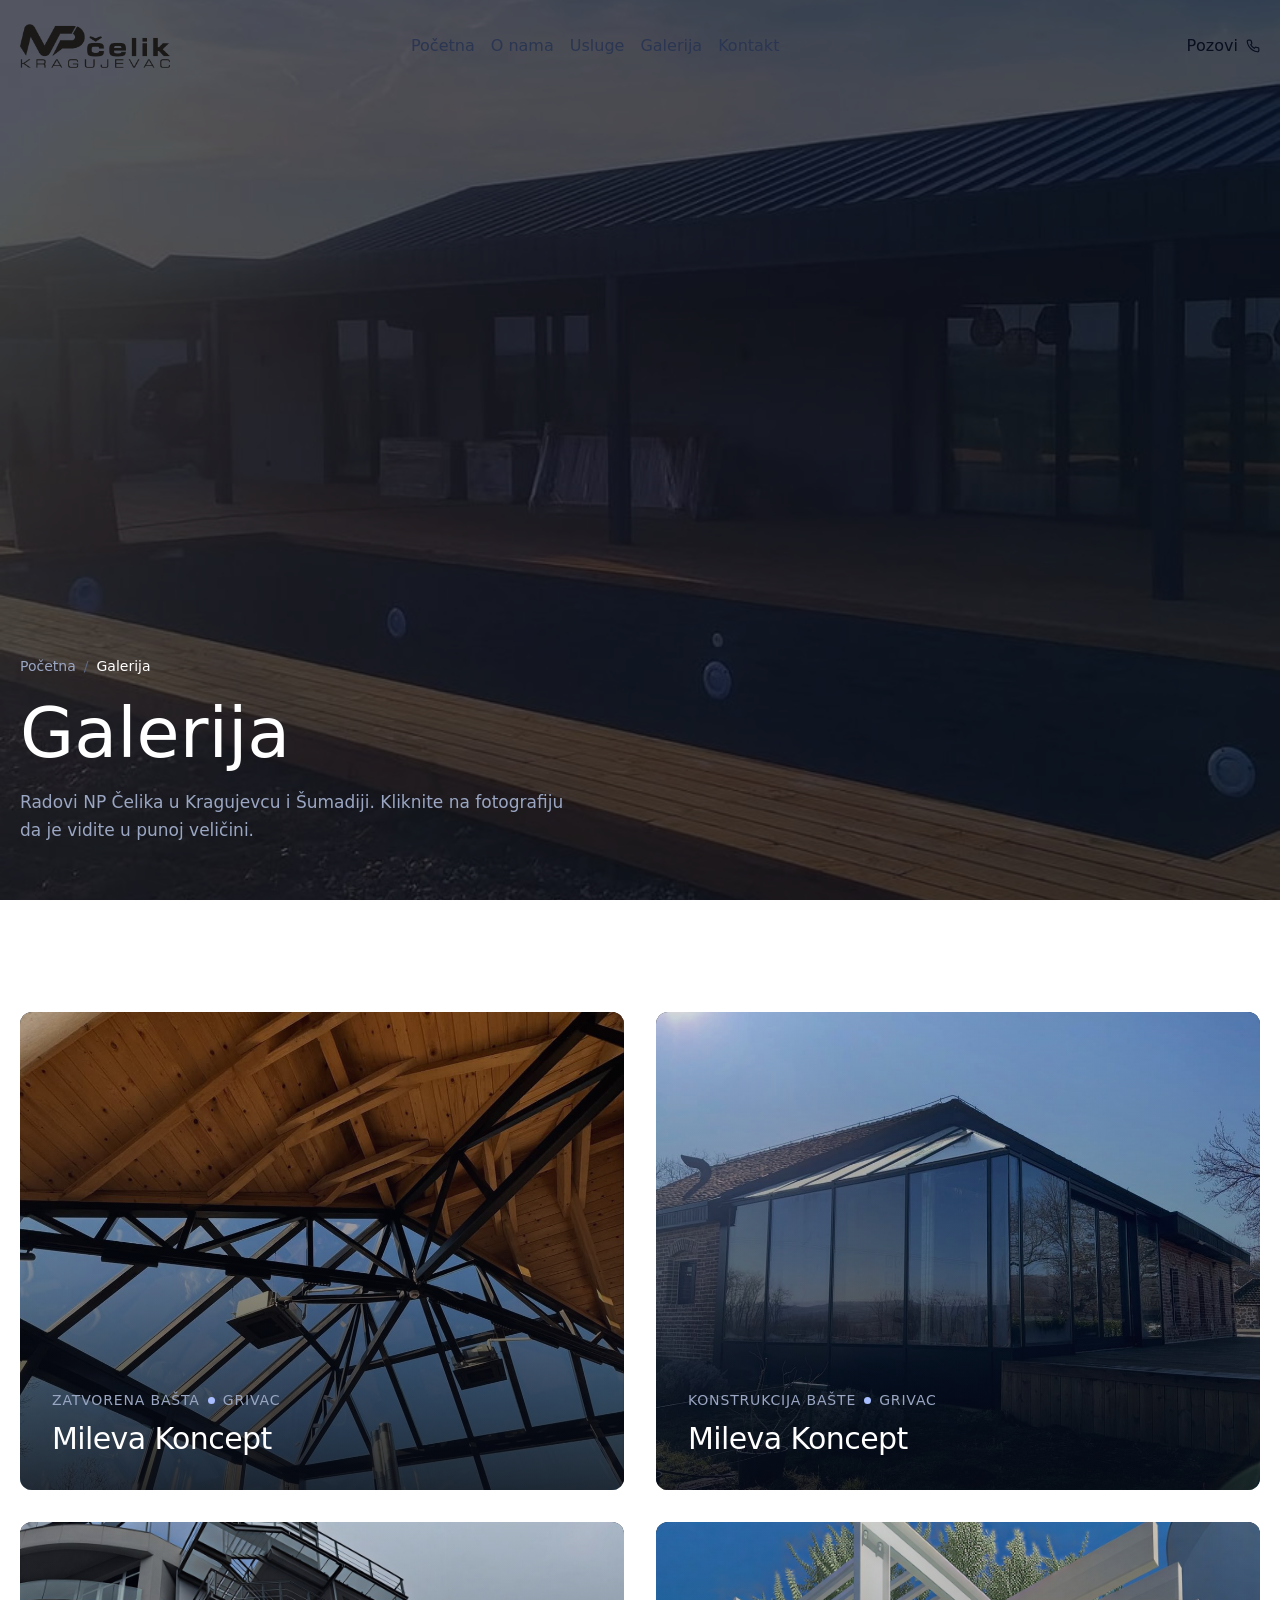
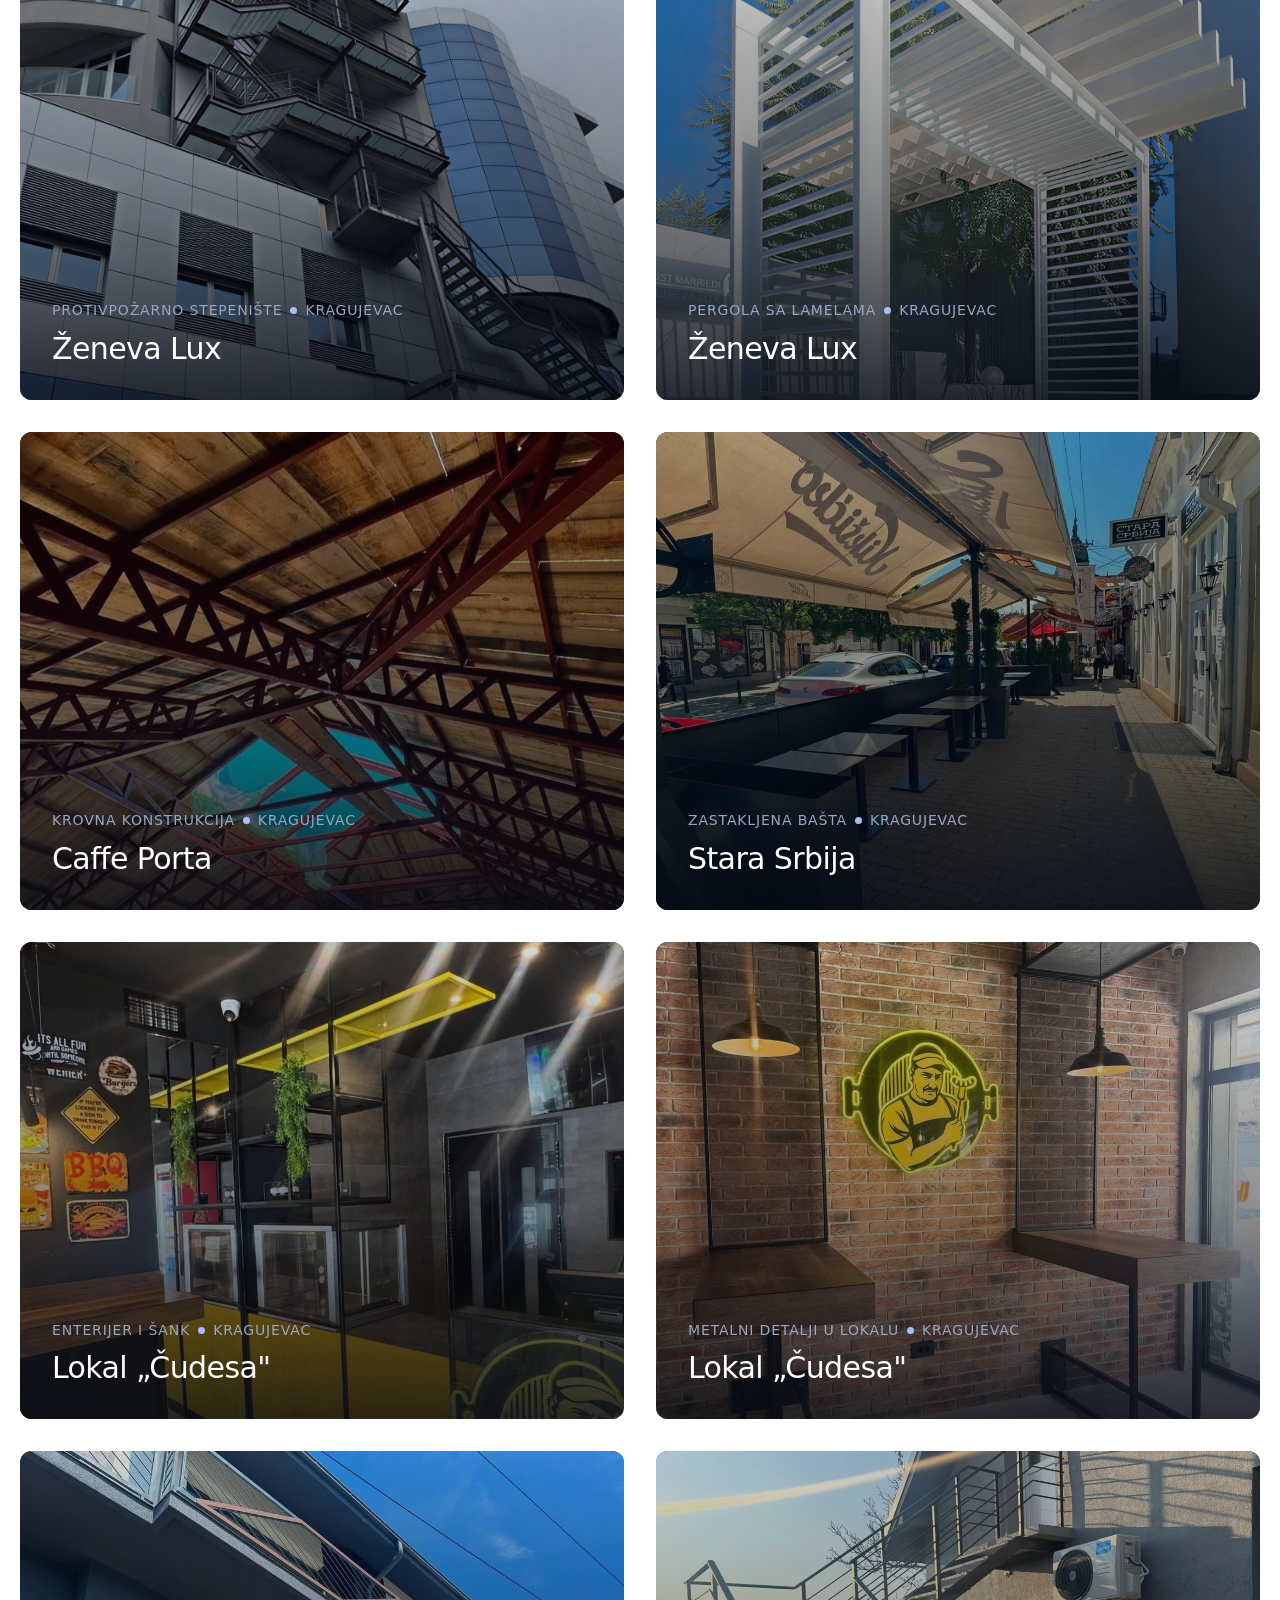
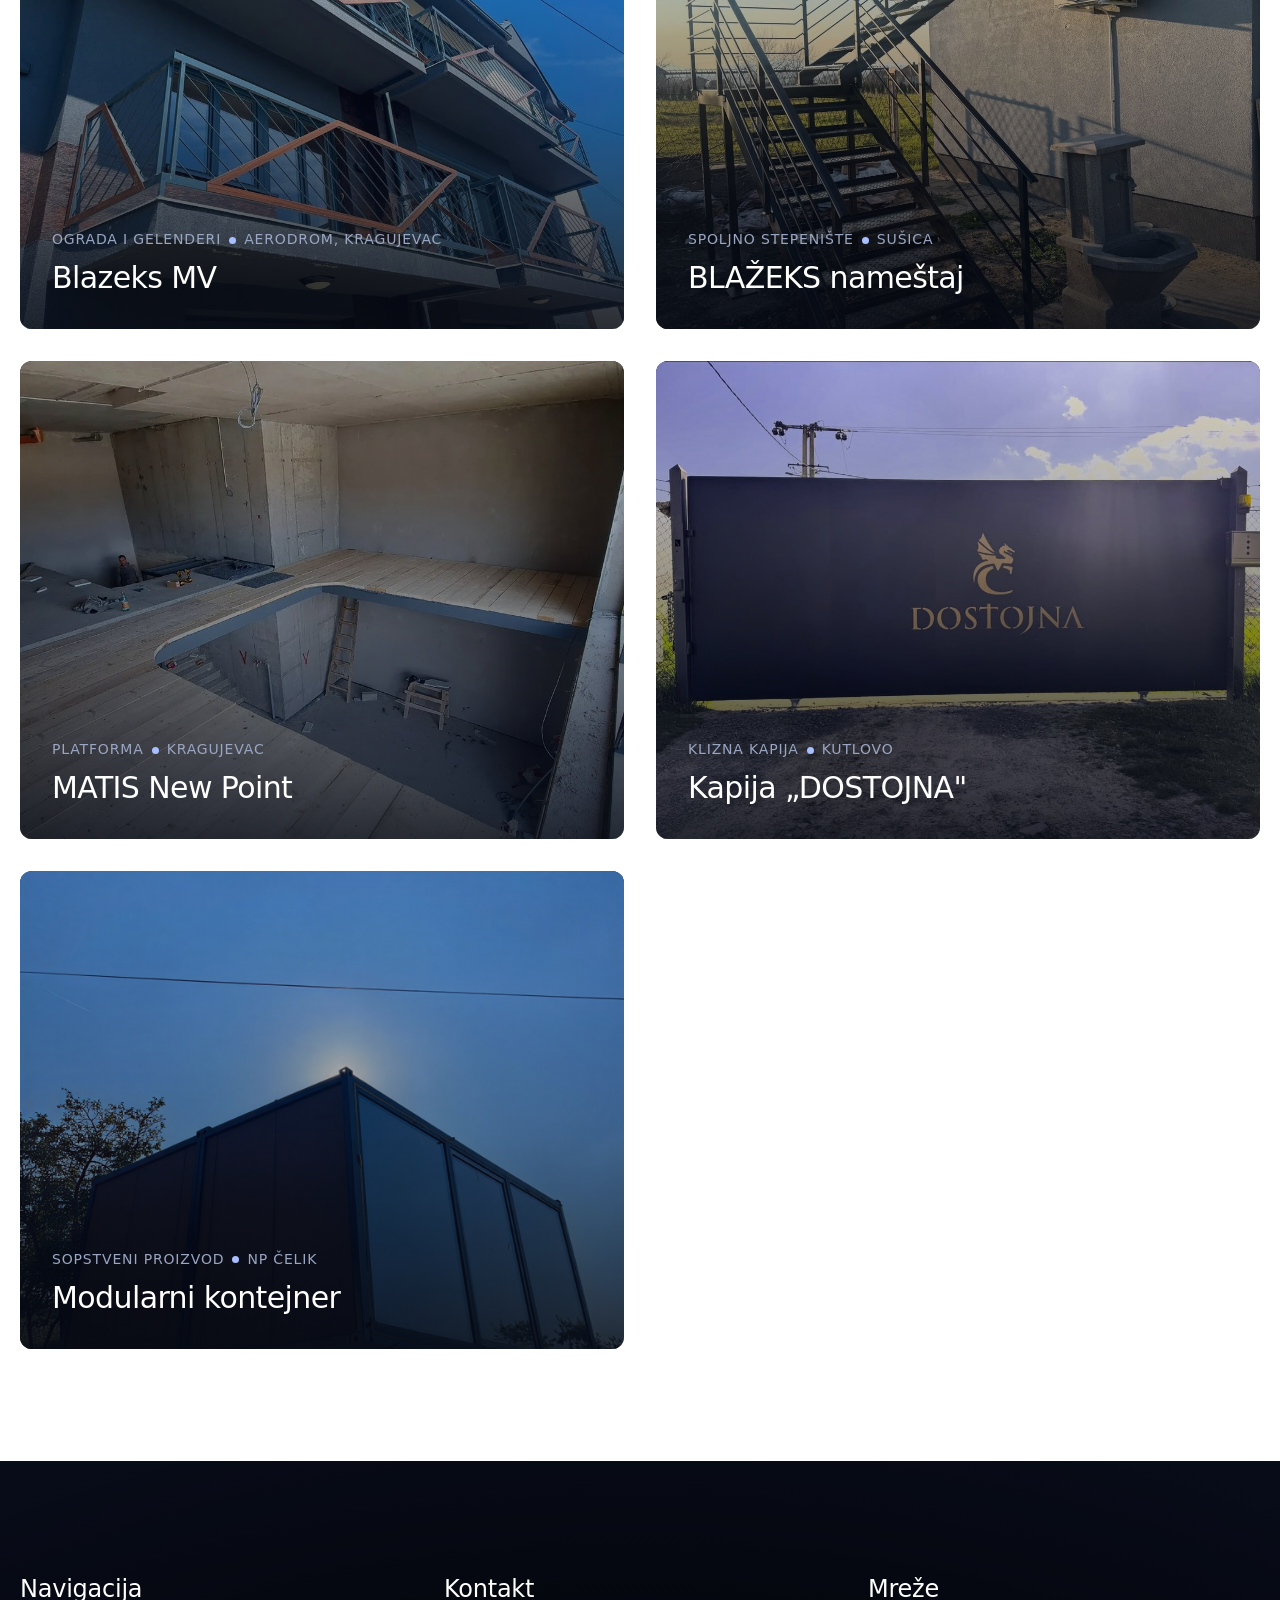
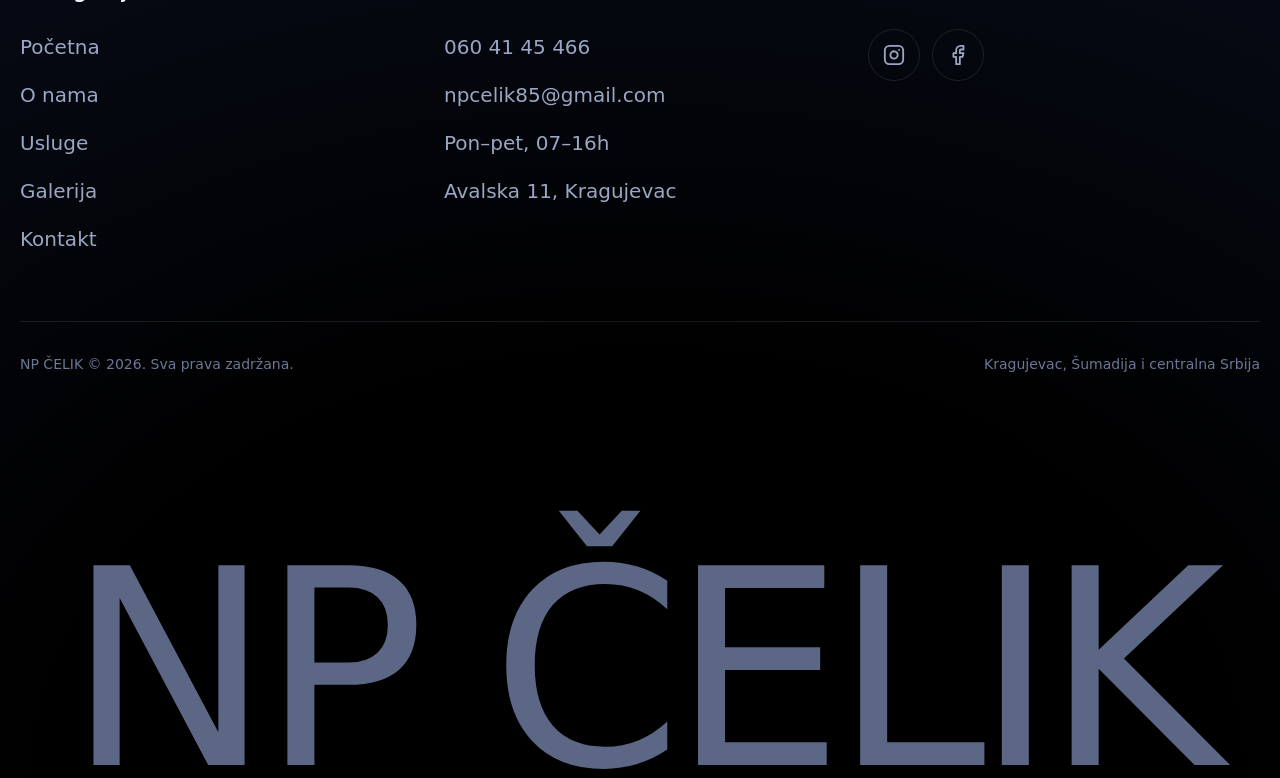
==== site/galerija.html @ f739d4e8 "Galerija kao zasebna strana, prave fotografije u O nama, popravljen hover Galerija (nova strana, too" ====
<!DOCTYPE html>
<html lang="sr-Latn-RS">
<head>
<meta charset="utf-8">
<meta name="viewport" content="width=device-width, initial-scale=1">
<title>Galerija radova | NP Čelik Kragujevac</title>
<meta name="description" content="Fotografije radova NP Čelika u Kragujevcu i Šumadiji: zatvorene bašte, stepeništa, kapije i ograde, platforme i modularni kontejneri.">
<meta name="geo.placename" content="Kragujevac">
<meta property="og:type" content="website">
<meta property="og:title" content="Galerija radova | NP Čelik Kragujevac">
<meta property="og:description" content="Fotografije radova NP Čelika u Kragujevcu i Šumadiji: zatvorene bašte, stepeništa, kapije i ograde, platforme i modularni kontejneri.">
<meta property="og:image" content="https://celik-np.vercel.app/assets/img/rad-05-montaza-na-terenu.jpg">
<!-- SEO: canonical, drustvene mreze i strukturirani podaci -->
<link rel="canonical" href="https://celik-np.vercel.app/galerija.html">
<meta property="og:url" content="https://celik-np.vercel.app/galerija.html">
<meta property="og:site_name" content="NP Čelik">
<meta property="og:locale" content="sr_RS">
<meta name="twitter:card" content="summary_large_image">
<meta name="twitter:title" content="Galerija radova | NP Čelik Kragujevac">
<meta name="twitter:description" content="Fotografije radova NP Čelika u Kragujevcu i Šumadiji: zatvorene bašte, stepeništa, kapije i ograde, platforme i modularni kontejneri.">
<meta name="twitter:image" content="https://celik-np.vercel.app/assets/img/rad-05-montaza-na-terenu.jpg">
<!-- /SEO -->
<link rel="icon" href="assets/img/favicon.png" type="image/png">
<link rel="preconnect" href="https://fonts.googleapis.com">
<link rel="preconnect" href="https://fonts.gstatic.com" crossorigin>
<link rel="stylesheet" href="css/tokens.css">
<link rel="stylesheet" href="css/styles.css">
<link rel="stylesheet" href="css/stranice.css">
</head>
<body>
<a class="skip-link" href="#main">Preskoči na sadržaj</a>

<!-- ==========================================================================
     SVG SPRITE  /  sve ikone na jednom mestu
     Lucide stil, stroke 2, currentColor. Bez emodzija.
     ========================================================================== -->
<svg width="0" height="0" style="position:absolute" aria-hidden="true" focusable="false">
  <symbol id="i-factory" viewBox="0 0 24 24" fill="none" stroke="currentColor" stroke-width="2" stroke-linecap="round" stroke-linejoin="round">
    <path d="M2 20a2 2 0 0 0 2 2h16a2 2 0 0 0 2-2V8l-7 5V8l-7 5V4a2 2 0 0 0-2-2H4a2 2 0 0 0-2 2Z"/><path d="M17 18h1"/><path d="M12 18h1"/><path d="M7 18h1"/>
  </symbol>
  <symbol id="i-hardhat" viewBox="0 0 24 24" fill="none" stroke="currentColor" stroke-width="2" stroke-linecap="round" stroke-linejoin="round">
    <path d="M2 18a1 1 0 0 0 1 1h18a1 1 0 0 0 1-1v-2a1 1 0 0 0-1-1H3a1 1 0 0 0-1 1v2z"/><path d="M10 10V5a1 1 0 0 1 1-1h2a1 1 0 0 1 1 1v5"/><path d="M4 15v-3a6 6 0 0 1 6-6"/><path d="M14 6a6 6 0 0 1 6 6v3"/>
  </symbol>
  <symbol id="i-flame" viewBox="0 0 24 24" fill="none" stroke="currentColor" stroke-width="2" stroke-linecap="round" stroke-linejoin="round">
    <path d="M8.5 14.5A2.5 2.5 0 0 0 11 12c0-1.38-.5-2-1-3-1.07-2.14-.22-4.05 2-6 .5 2.5 2 4.9 4 6.5 2 1.6 3 3.5 3 5.5a7 7 0 1 1-14 0c0-1.15.43-2.29 1-3a2.5 2.5 0 0 0 2.5 2.5z"/>
  </symbol>
  <symbol id="i-warehouse" viewBox="0 0 24 24" fill="none" stroke="currentColor" stroke-width="2" stroke-linecap="round" stroke-linejoin="round">
    <path d="M22 8.35V20a2 2 0 0 1-2 2H4a2 2 0 0 1-2-2V8.35A2 2 0 0 1 3.26 6.5l8-3.2a2 2 0 0 1 1.48 0l8 3.2A2 2 0 0 1 22 8.35Z"/><path d="M6 18h12"/><path d="M6 14h12"/><path d="M6 10h12v12H6z"/>
  </symbol>
  <!-- Gola kvacica. Konstra je koristi u krugu, ispred svake stavke
       obima posla. Stroke 2.5 kao na originalu. -->
  <symbol id="i-check" viewBox="0 0 24 24" fill="none" stroke="currentColor" stroke-width="2.5" stroke-linecap="round" stroke-linejoin="round">
    <path d="m4 12 6 6L20 6"/>
  </symbol>
  <symbol id="i-badge-check" viewBox="0 0 24 24" fill="none" stroke="currentColor" stroke-width="2" stroke-linecap="round" stroke-linejoin="round">
    <path d="M3.85 8.62a4 4 0 0 1 4.78-4.77 4 4 0 0 1 6.74 0 4 4 0 0 1 4.78 4.78 4 4 0 0 1 0 6.74 4 4 0 0 1-4.77 4.78 4 4 0 0 1-6.75 0 4 4 0 0 1-4.78-4.77 4 4 0 0 1 0-6.76Z"/><path d="m9 12 2 2 4-4"/>
  </symbol>
  <symbol id="i-clock" viewBox="0 0 24 24" fill="none" stroke="currentColor" stroke-width="2" stroke-linecap="round" stroke-linejoin="round">
    <circle cx="12" cy="12" r="10"/><path d="M12 6v6l4 2"/>
  </symbol>
  <symbol id="i-cog" viewBox="0 0 24 24" fill="none" stroke="currentColor" stroke-width="2" stroke-linecap="round" stroke-linejoin="round">
    <path d="M12.22 2h-.44a2 2 0 0 0-2 2v.18a2 2 0 0 1-1 1.73l-.43.25a2 2 0 0 1-2 0l-.15-.08a2 2 0 0 0-2.73.73l-.22.38a2 2 0 0 0 .73 2.73l.15.1a2 2 0 0 1 1 1.72v.51a2 2 0 0 1-1 1.74l-.15.09a2 2 0 0 0-.73 2.73l.22.38a2 2 0 0 0 2.73.73l.15-.08a2 2 0 0 1 2 0l.43.25a2 2 0 0 1 1 1.73V20a2 2 0 0 0 2 2h.44a2 2 0 0 0 2-2v-.18a2 2 0 0 1 1-1.73l.43-.25a2 2 0 0 1 2 0l.15.08a2 2 0 0 0 2.73-.73l.22-.39a2 2 0 0 0-.73-2.73l-.15-.08a2 2 0 0 1-1-1.74v-.5a2 2 0 0 1 1-1.74l.15-.09a2 2 0 0 0 .73-2.73l-.22-.38a2 2 0 0 0-2.73-.73l-.15.08a2 2 0 0 1-2 0l-.43-.25a2 2 0 0 1-1-1.73V4a2 2 0 0 0-2-2z"/><circle cx="12" cy="12" r="3"/>
  </symbol>
  <symbol id="i-ruler" viewBox="0 0 24 24" fill="none" stroke="currentColor" stroke-width="2" stroke-linecap="round" stroke-linejoin="round">
    <path d="M21.3 15.3a2.4 2.4 0 0 1 0 3.4l-2.6 2.6a2.4 2.4 0 0 1-3.4 0L2.7 8.7a2.41 2.41 0 0 1 0-3.4l2.6-2.6a2.41 2.41 0 0 1 3.4 0Z"/><path d="m14.5 12.5 2-2"/><path d="m11.5 9.5 2-2"/><path d="m8.5 6.5 2-2"/><path d="m17.5 15.5 2-2"/>
  </symbol>
  <symbol id="i-calendar-check" viewBox="0 0 24 24" fill="none" stroke="currentColor" stroke-width="2" stroke-linecap="round" stroke-linejoin="round">
    <path d="M8 2v4"/><path d="M16 2v4"/><rect width="18" height="18" x="3" y="4" rx="2"/><path d="M3 10h18"/><path d="m9 16 2 2 4-4"/>
  </symbol>
  <symbol id="i-phone" viewBox="0 0 24 24" fill="none" stroke="currentColor" stroke-width="2" stroke-linecap="round" stroke-linejoin="round">
    <path d="M22 16.92v3a2 2 0 0 1-2.18 2 19.79 19.79 0 0 1-8.63-3.07 19.5 19.5 0 0 1-6-6 19.79 19.79 0 0 1-3.07-8.67A2 2 0 0 1 4.11 2h3a2 2 0 0 1 2 1.72 12.84 12.84 0 0 0 .7 2.81 2 2 0 0 1-.45 2.11L8.09 9.91a16 16 0 0 0 6 6l1.27-1.27a2 2 0 0 1 2.11-.45 12.84 12.84 0 0 0 2.81.7A2 2 0 0 1 22 16.92z"/>
  </symbol>
  <symbol id="i-mail" viewBox="0 0 24 24" fill="none" stroke="currentColor" stroke-width="2" stroke-linecap="round" stroke-linejoin="round">
    <rect width="20" height="16" x="2" y="4" rx="2"/><path d="m22 7-8.97 5.7a1.94 1.94 0 0 1-2.06 0L2 7"/>
  </symbol>
  <!-- Dodato 10.08.2026. za polja u obrascu. Isti crtez kao lucide user
       i message-square, da se poklapa sa ostalima u ovom spisku. -->
  <symbol id="i-user" viewBox="0 0 24 24" fill="none" stroke="currentColor" stroke-width="2" stroke-linecap="round" stroke-linejoin="round">
    <path d="M19 21v-2a4 4 0 0 0-4-4H9a4 4 0 0 0-4 4v2"/><circle cx="12" cy="7" r="4"/>
  </symbol>
  <symbol id="i-message" viewBox="0 0 24 24" fill="none" stroke="currentColor" stroke-width="2" stroke-linecap="round" stroke-linejoin="round">
    <path d="M21 15a2 2 0 0 1-2 2H7l-4 4V5a2 2 0 0 1 2-2h14a2 2 0 0 1 2 2z"/>
  </symbol>
  <symbol id="i-pin" viewBox="0 0 24 24" fill="none" stroke="currentColor" stroke-width="2" stroke-linecap="round" stroke-linejoin="round">
    <path d="M20 10c0 6-8 12-8 12s-8-6-8-12a8 8 0 0 1 16 0Z"/><circle cx="12" cy="10" r="3"/>
  </symbol>
  <symbol id="i-instagram" viewBox="0 0 24 24" fill="none" stroke="currentColor" stroke-width="2" stroke-linecap="round" stroke-linejoin="round">
    <rect width="20" height="20" x="2" y="2" rx="5"/><path d="M16 11.37A4 4 0 1 1 12.63 8 4 4 0 0 1 16 11.37z"/><path d="M17.5 6.5h.01"/>
  </symbol>
  <symbol id="i-facebook" viewBox="0 0 24 24" fill="none" stroke="currentColor" stroke-width="2" stroke-linecap="round" stroke-linejoin="round">
    <path d="M18 2h-3a5 5 0 0 0-5 5v3H7v4h3v8h4v-8h3l1-4h-4V7a1 1 0 0 1 1-1h3z"/>
  </symbol>
  <symbol id="i-menu" viewBox="0 0 24 24" fill="none" stroke="currentColor" stroke-width="2" stroke-linecap="round" stroke-linejoin="round">
    <path d="M4 6h16"/><path d="M4 12h16"/><path d="M4 18h16"/>
  </symbol>
  <symbol id="i-close" viewBox="0 0 24 24" fill="none" stroke="currentColor" stroke-width="2" stroke-linecap="round" stroke-linejoin="round">
    <path d="M18 6 6 18"/><path d="m6 6 12 12"/>
  </symbol>
  <symbol id="i-arrow-right" viewBox="0 0 24 24" fill="none" stroke="currentColor" stroke-width="2" stroke-linecap="round" stroke-linejoin="round">
    <path d="M5 12h14"/><path d="m12 5 7 7-7 7"/>
  </symbol>
  <symbol id="i-arrow-up-right" viewBox="0 0 24 24" fill="none" stroke="currentColor" stroke-width="2" stroke-linecap="round" stroke-linejoin="round">
    <path d="M7 17 17 7"/><path d="M7 7h10v10"/>
  </symbol>
  <symbol id="i-star" viewBox="0 0 24 24" fill="currentColor" stroke="none">
    <path d="m12 2 2.9 6.26 6.85.7-5.1 4.6 1.44 6.72L12 16.9l-6.09 3.38 1.44-6.72-5.1-4.6 6.85-.7z"/>
  </symbol>
</svg>



<header class="header" id="header">
  <div class="header__inner">

    <div class="header__brand-wrap">
      <a class="brand" href="index.html#hero" aria-label="NP Čelik, početna strana">
        <!-- [SLIKA: logo NP Čelik] Badge iz brand asseta. Puni lockup je hromiran
             i nestaje na svijetloj podlozi, pa ide badge + tekstualni wordmark. -->
        <img class="brand__badge" src="assets/img/logo-np-celik.png" alt="" width="470" height="139" aria-hidden="true">
      </a>

      <!-- Hamburger stoji uz logo samo na mobilnom, kao na originalu. -->
      <button class="menu-toggle" id="menu-toggle" type="button"
              aria-controls="nav" aria-expanded="false" aria-label="Otvorite meni">
        <svg class="menu-toggle__open"  aria-hidden="true" focusable="false"><use href="#i-menu"></use></svg>
        <svg class="menu-toggle__close" aria-hidden="true" focusable="false"><use href="#i-close"></use></svg>
      </button>
    </div>

    <nav class="nav" id="nav" data-open="false" aria-label="Glavna navigacija">
      <!-- Svaki link nosi tacku koja na hover ulazi s lijeva i gura natpis. -->
      <a class="nav__link" href="index.html#hero"><span class="nav__dot" aria-hidden="true"></span><span>Početna</span></a>
      <a class="nav__link" href="o-nama.html"><span class="nav__dot" aria-hidden="true"></span><span>O nama</span></a>
      <a class="nav__link" href="usluge.html"><span class="nav__dot" aria-hidden="true"></span><span>Usluge</span></a>
      <a class="nav__link" href="galerija.html"><span class="nav__dot" aria-hidden="true"></span><span>Galerija</span></a>
      <a class="nav__link" href="kontakt.html"><span class="nav__dot" aria-hidden="true"></span><span>Kontakt</span></a>
    </nav>

    <div class="header__actions">
      <!-- Broj telefona je uklonjen iz zaglavlja na zahtjev, kao i na
           Konstri. Klik-na-poziv ostaje u CTA traci, kontaktu i podnozju.
           Napomena: ICP kaze da je prvi kontakt poziv i da broj treba
           iznad prevoja, pa ovo vrijedi pratiti kad sajt bude uzivo. -->
      <!-- Dugme vodi pravo na poziv, ne na kontakt sekciju. ICP kaze da
           prvi kontakt ide preko telefona i da broj mora iznad prevoja;
           ovim se to vraca, a da broj ne zauzima mjesto u traci. -->
      <a class="btn btn--bare header__cta" href="tel:0604145466" aria-label="Pozovite nas na 060 41 45 466">
        <span class="btn__label" data-roll>Pozovi</span>
        <span class="btn__icons" aria-hidden="true">
          <svg class="btn__icon"><use href="#i-phone"></use></svg>
          <svg class="btn__icon"><use href="#i-phone"></use></svg>
        </span>
      </a>
    </div>

  </div>
</header>

<div class="smenu" id="smenu" aria-hidden="true">
  <div class="smenu__layer smenu__layer--1" aria-hidden="true"></div>
  <div class="smenu__layer smenu__layer--2" aria-hidden="true"></div>

  <nav class="smenu__panel" aria-label="Glavna navigacija, mobilna">
    <ul class="smenu__list">
      <li class="smenu__row" style="--i: 0"><a class="smenu__item" href="index.html#hero"><span class="smenu__label">Početna</span><span class="smenu__num" aria-hidden="true">01</span></a></li>
      <li class="smenu__row" style="--i: 1"><a class="smenu__item" href="o-nama.html"><span class="smenu__label">O nama</span><span class="smenu__num" aria-hidden="true">02</span></a></li>
      <li class="smenu__row" style="--i: 2"><a class="smenu__item" href="usluge.html"><span class="smenu__label">Usluge</span><span class="smenu__num" aria-hidden="true">03</span></a></li>
      <li class="smenu__row" style="--i: 3"><a class="smenu__item" href="galerija.html"><span class="smenu__label">Galerija</span><span class="smenu__num" aria-hidden="true">04</span></a></li>
      <li class="smenu__row" style="--i: 4"><a class="smenu__item" href="kontakt.html"><span class="smenu__label">Kontakt</span><span class="smenu__num" aria-hidden="true">05</span></a></li>
    </ul>

    <a class="btn btn--sand smenu__cta" href="tel:0604145466">
      <span class="btn__label">Pozovite 060 41 45 466</span>
      <span class="btn__icons" aria-hidden="true">
        <svg class="btn__icon"><use href="#i-phone"></use></svg>
      </span>
    </a>

    <div class="smenu__social">
      <p class="smenu__social-title">Mreže</p>
      <ul class="smenu__social-list">
        <li style="--i: 0"><a class="smenu__social-link" href="https://www.instagram.com/celiknp/" target="_blank" rel="noopener noreferrer">Instagram</a></li>
        <li style="--i: 1"><a class="smenu__social-link" href="https://www.facebook.com/npcelikconstruction" target="_blank" rel="noopener noreferrer">Facebook</a></li>
      </ul>
    </div>
  </nav>
</div>




<main id="main">

  <section class="phero" aria-labelledby="phero-naslov">
    <figure class="phero__image">
      <img src="assets/img/rad-02-nadstresnica-odozdo.jpg" alt="Deking i metalna konstrukcija uz bazen, Kosmaj" fetchpriority="high" decoding="async">
    </figure>
    <div class="phero__overlay" aria-hidden="true"></div>

    <div class="phero__inner">
      <nav class="crumbs" aria-label="Putanja">
        <ol class="crumbs__list"><li class="crumbs__item"><a href="index.html">Početna</a></li><li class="crumbs__item" aria-current="page">Galerija</li></ol>
      </nav>
      <div class="phero__heading">
        <h1 class="phero__title" id="phero-naslov">Galerija</h1>
        <p class="phero__lead">Radovi NP Čelika u Kragujevcu i Šumadiji. Kliknite na fotografiju da je vidite u punoj veličini.</p>
      </div>
    </div>
  </section>

  <section class="gal" aria-label="Fotografije radova">
    <div class="gal__grid">
        <a class="gcard" href="assets/img/rad-05-montaza-na-terenu.jpg" data-lightbox data-reveal>
          <span class="gcard__media">
            <img src="assets/img/rad-05-montaza-na-terenu.jpg" alt="" width="1169" height="1558" loading="lazy" decoding="async">
          </span>
          <span class="gcard__veil" aria-hidden="true"></span>
          <span class="gcard__body">
            <span class="gcard__meta">
              <span>Zatvorena bašta</span>
              <span class="gcard__dot" aria-hidden="true"></span>
              <span>Grivac</span>
            </span>
            <span class="gcard__name">Mileva Koncept</span>
          </span>
          <span class="visually-hidden">Zatvorena bašta sa drvenom tavanicom, Mileva Koncept, Grivac</span>
        </a>

        <a class="gcard" href="assets/img/rad-skelet-industrijske-hale.jpg" data-lightbox data-reveal>
          <span class="gcard__media">
            <img src="assets/img/rad-skelet-industrijske-hale.jpg" alt="" width="1169" height="1558" loading="lazy" decoding="async">
          </span>
          <span class="gcard__veil" aria-hidden="true"></span>
          <span class="gcard__body">
            <span class="gcard__meta">
              <span>Konstrukcija bašte</span>
              <span class="gcard__dot" aria-hidden="true"></span>
              <span>Grivac</span>
            </span>
            <span class="gcard__name">Mileva Koncept</span>
          </span>
          <span class="visually-hidden">Metalna konstrukcija zatvorene bašte spolja, Mileva Koncept, Grivac</span>
        </a>

        <a class="gcard" href="assets/img/hero-radnici-zalazak.jpg" data-lightbox data-reveal>
          <span class="gcard__media">
            <img src="assets/img/hero-radnici-zalazak.jpg" alt="" width="1424" height="1774" loading="lazy" decoding="async">
          </span>
          <span class="gcard__veil" aria-hidden="true"></span>
          <span class="gcard__body">
            <span class="gcard__meta">
              <span>Protivpožarno stepenište</span>
              <span class="gcard__dot" aria-hidden="true"></span>
              <span>Kragujevac</span>
            </span>
            <span class="gcard__name">Ženeva Lux</span>
          </span>
          <span class="visually-hidden">Protivpožarno metalno stepenište, Ženeva Lux, Kragujevac</span>
        </a>

        <a class="gcard" href="assets/img/pergola-zeneva-lux.jpg" data-lightbox data-reveal>
          <span class="gcard__media">
            <img src="assets/img/pergola-zeneva-lux.jpg" alt="" width="1424" height="1424" loading="lazy" decoding="async">
          </span>
          <span class="gcard__veil" aria-hidden="true"></span>
          <span class="gcard__body">
            <span class="gcard__meta">
              <span>Pergola sa lamelama</span>
              <span class="gcard__dot" aria-hidden="true"></span>
              <span>Kragujevac</span>
            </span>
            <span class="gcard__name">Ženeva Lux</span>
          </span>
          <span class="visually-hidden">Bela pergola sa lamelama i vertikalnim rešetkama, Ženeva Lux</span>
        </a>

        <a class="gcard" href="assets/img/rad-04-detalj-spoja.jpg" data-lightbox data-reveal>
          <span class="gcard__media">
            <img src="assets/img/rad-04-detalj-spoja.jpg" alt="" width="768" height="1376" loading="lazy" decoding="async">
          </span>
          <span class="gcard__veil" aria-hidden="true"></span>
          <span class="gcard__body">
            <span class="gcard__meta">
              <span>Krovna konstrukcija</span>
              <span class="gcard__dot" aria-hidden="true"></span>
              <span>Kragujevac</span>
            </span>
            <span class="gcard__name">Caffe Porta</span>
          </span>
          <span class="visually-hidden">Krovne rešetke i noseća metalna konstrukcija, Caffe Porta</span>
        </a>

        <a class="gcard" href="assets/img/rad-nadstresnica-terasa.jpg" data-lightbox data-reveal>
          <span class="gcard__media">
            <img src="assets/img/rad-nadstresnica-terasa.jpg" alt="" width="1098" height="1463" loading="lazy" decoding="async">
          </span>
          <span class="gcard__veil" aria-hidden="true"></span>
          <span class="gcard__body">
            <span class="gcard__meta">
              <span>Zastakljena bašta</span>
              <span class="gcard__dot" aria-hidden="true"></span>
              <span>Kragujevac</span>
            </span>
            <span class="gcard__name">Stara Srbija</span>
          </span>
          <span class="visually-hidden">Zastakljena letnja bašta, kafana Stara Srbija</span>
        </a>

        <a class="gcard" href="assets/img/hero-celicna-konstrukcija.jpg" data-lightbox data-reveal>
          <span class="gcard__media">
            <img src="assets/img/hero-celicna-konstrukcija.jpg" alt="" width="1170" height="780" loading="lazy" decoding="async">
          </span>
          <span class="gcard__veil" aria-hidden="true"></span>
          <span class="gcard__body">
            <span class="gcard__meta">
              <span>Enterijer i šank</span>
              <span class="gcard__dot" aria-hidden="true"></span>
              <span>Kragujevac</span>
            </span>
            <span class="gcard__name">Lokal „Čudesa"</span>
          </span>
          <span class="visually-hidden">Metalni enterijer i šank, lokal Čudesa, Kragujevac</span>
        </a>

        <a class="gcard" href="assets/img/rad-poslovna-hala.jpg" data-lightbox data-reveal>
          <span class="gcard__media">
            <img src="assets/img/rad-poslovna-hala.jpg" alt="" width="1170" height="1170" loading="lazy" decoding="async">
          </span>
          <span class="gcard__veil" aria-hidden="true"></span>
          <span class="gcard__body">
            <span class="gcard__meta">
              <span>Metalni detalji u lokalu</span>
              <span class="gcard__dot" aria-hidden="true"></span>
              <span>Kragujevac</span>
            </span>
            <span class="gcard__name">Lokal „Čudesa"</span>
          </span>
          <span class="visually-hidden">Metalni detalji i konstrukcija u lokalu Čudesa</span>
        </a>

        <a class="gcard" href="assets/img/rad-nadstresnica-solarni-jesenice.jpg" data-lightbox data-reveal>
          <span class="gcard__media">
            <img src="assets/img/rad-nadstresnica-solarni-jesenice.jpg" alt="" width="993" height="878" loading="lazy" decoding="async">
          </span>
          <span class="gcard__veil" aria-hidden="true"></span>
          <span class="gcard__body">
            <span class="gcard__meta">
              <span>Ograda i gelenderi</span>
              <span class="gcard__dot" aria-hidden="true"></span>
              <span>Aerodrom, Kragujevac</span>
            </span>
            <span class="gcard__name">Blazeks MV</span>
          </span>
          <span class="visually-hidden">Ograda obložena kompaktom sa gelenderima, Blazeks MV</span>
        </a>

        <a class="gcard" href="assets/img/rad-06-nadstresnica-garaza.jpg" data-lightbox data-reveal>
          <span class="gcard__media">
            <img src="assets/img/rad-06-nadstresnica-garaza.jpg" alt="" width="1169" height="1558" loading="lazy" decoding="async">
          </span>
          <span class="gcard__veil" aria-hidden="true"></span>
          <span class="gcard__body">
            <span class="gcard__meta">
              <span>Spoljno stepenište</span>
              <span class="gcard__dot" aria-hidden="true"></span>
              <span>Sušica</span>
            </span>
            <span class="gcard__name">BLAŽEKS nameštaj</span>
          </span>
          <span class="visually-hidden">Spoljno metalno stepenište, BLAŽEKS nameštaj, Sušica</span>
        </a>

        <a class="gcard" href="assets/img/proces-skelet-hale.jpg" data-lightbox data-reveal>
          <span class="gcard__media">
            <img src="assets/img/proces-skelet-hale.jpg" alt="" width="988" height="1170" loading="lazy" decoding="async">
          </span>
          <span class="gcard__veil" aria-hidden="true"></span>
          <span class="gcard__body">
            <span class="gcard__meta">
              <span>Platforma</span>
              <span class="gcard__dot" aria-hidden="true"></span>
              <span>Kragujevac</span>
            </span>
            <span class="gcard__name">MATIS New Point</span>
          </span>
          <span class="visually-hidden">Metalna konstrukcija platforme sa daskom 50 mm, MATIS New Point</span>
        </a>

        <a class="gcard" href="assets/img/rad-01-celicna-hala.jpg" data-lightbox data-reveal>
          <span class="gcard__media">
            <img src="assets/img/rad-01-celicna-hala.jpg" alt="" width="1169" height="878" loading="lazy" decoding="async">
          </span>
          <span class="gcard__veil" aria-hidden="true"></span>
          <span class="gcard__body">
            <span class="gcard__meta">
              <span>Klizna kapija</span>
              <span class="gcard__dot" aria-hidden="true"></span>
              <span>Kutlovo</span>
            </span>
            <span class="gcard__name">Kapija „DOSTOJNA"</span>
          </span>
          <span class="visually-hidden">Dekorativna klizna kapija DOSTOJNA, Kutlovo</span>
        </a>

        <a class="gcard" href="assets/img/modularni-kontejner-zora.jpg" data-lightbox data-reveal>
          <span class="gcard__media">
            <img src="assets/img/modularni-kontejner-zora.jpg" alt="" width="1456" height="1456" loading="lazy" decoding="async">
          </span>
          <span class="gcard__veil" aria-hidden="true"></span>
          <span class="gcard__body">
            <span class="gcard__meta">
              <span>Sopstveni proizvod</span>
              <span class="gcard__dot" aria-hidden="true"></span>
              <span>NP Čelik</span>
            </span>
            <span class="gcard__name">Modularni kontejner</span>
          </span>
          <span class="visually-hidden">Modularni kontejner NP Čelika sa zastakljenom stranom</span>
        </a>
    </div>
  </section>

</main>

<footer class="footer" id="footer">
  <div class="footer__container">

    <!-- Gornji blok (naslov, podnaslov i dugme Zatrazite ponudu) je
         sklonjen 09.08.2026. na zahtjev. Isti poziv na akciju vec stoji
         u sekciji Kontakt neposredno iznad, pa je ovdje bio dupliran. -->

    <div class="footer__cols">

      <nav class="footer__col" aria-label="Navigacija u podnožju">
        <p class="footer__heading">Navigacija</p>
        <div class="footer__nav">
          <a class="footer__link" href="index.html#hero">Početna</a>
          <a class="footer__link" href="o-nama.html">O nama</a>
          <a class="footer__link" href="usluge.html">Usluge</a>
          <a class="footer__link" href="galerija.html">Galerija</a>
          <a class="footer__link" href="kontakt.html">Kontakt</a>
        </div>
      </nav>

      <div class="footer__col">
        <p class="footer__heading">Kontakt</p>
        <div class="footer__nav">
          <a class="footer__link" href="tel:0604145466">060 41 45 466</a>
          <a class="footer__link" href="mailto:npcelik85@gmail.com">npcelik85@gmail.com</a>
          <p class="footer__link">Pon–pet, 07–16h</p>
          <address class="footer__link footer__link--plain">Avalska 11, Kragujevac</address>
        </div>
      </div>

      <div class="footer__col">
        <p class="footer__heading">Mreže</p>
        <div class="social">
          <a class="social__link" href="https://www.instagram.com/celiknp/"
             target="_blank" rel="noopener noreferrer" aria-label="NP Čelik na Instagramu">
            <svg aria-hidden="true" focusable="false"><use href="#i-instagram"></use></svg>
          </a>
          <a class="social__link" href="https://www.facebook.com/npcelikconstruction"
             target="_blank" rel="noopener noreferrer" aria-label="NP Čelik na Facebooku">
            <svg aria-hidden="true" focusable="false"><use href="#i-facebook"></use></svg>
          </a>
        </div>
      </div>

    </div>

    <div class="footer__legal">
      <p>NP ČELIK &copy; 2026. Sva prava zadržana.</p>
      <p>Kragujevac, Šumadija i centralna Srbija</p>
    </div>

  </div>

  <!-- Ogroman wordmark preko cijele sirine, kao na originalu.
       aria-hidden jer je ukras: ime firme vec stoji u zaglavlju. -->
  <div class="footer__wordmark" aria-hidden="true">NP ČELIK</div>
</footer>
<!-- Pregled fotografije referenci. Isti markup i ista skripta kao na pocetnoj. -->
<div class="lightbox" id="lightbox" hidden role="dialog" aria-modal="true" aria-label="Pregled fotografije">
  <button class="lightbox__close" type="button" aria-label="Zatvorite pregled">
    <svg aria-hidden="true" focusable="false"><use href="#i-close"></use></svg>
  </button>
  <img class="lightbox__img" alt="">
</div>

<script src="js/main.js" defer></script>

</body>
</html>
---- site/css/tokens.css ----
/* ==========================================================================
   NP ČELIK / DIZAJN TOKENI
   --------------------------------------------------------------------------
   Vizuelna referenca: KONSTRA (Framer template za gradjevinske firme)
   https://konstra.framer.website/

   Sve vrijednosti dolje su izvucene iz izvornog koda Konstre, nista nije
   procijenjeno sa snimka ekrana. Pun teardown sa metodom i dokazima:
   research/2026-08-09-konstra-teardown.md
   Sirovi izvor: research/konstra-source/

   Prethodna verzija ovog fajla je bila po Struxu (crna + narandzasta,
   Inter Tight, zaobljeno do 24px). Zamijenjeno u cjelini 09.08.2026.
   na zahtjev klijenta: paleta, tipografija i pokret idu po Konstri.

   Ovo je i dalje JEDINI fajl za restilovanje. Markup ne sadrzi
   nijednu sirovu hex vrijednost ni fiksni px razmak.
   ========================================================================== */

:root {

  /* ---------------------------------------------------------------------
     1. PALETA
     --------------------------------------------------------------------
     Konstra drzi boje kao --token-<uuid> na body. Ovdje su prevedene u
     citljiva imena prema tome gdje se stvarno koriste na originalu.

     PALETA NP CELIK, 5 boja, izvedena iz logotipa.
     Brend plava #1B44D3 je izmjerena iz logo fajla (najcesci piksel),
     nije procijenjena sa oka. Ostale cetiri su neutrale uskladjene s njom:

       #1B44D3  brend plava    punjenje primarnog dugmeta, akcenti
       #0A0F1F  mastilo        tamno polje, naslovi na svijetlom
       #F4F6FB  hladno bijela  nosiva svijetla pozadina
       #5B6784  celicno siva   prigusen tekst, linije
       #FFFFFF  cisto bijelo   tekst na plavoj, povrsine

     Sve ostale vrijednosti dolje su nijanse ove petorke, ne nove boje.
     Crvena za greske ostaje crvena: funkcionalna, nije dio brenda.

     IMENA VARIJABLI su zadrzana iz B-Steel verzije (--sand-*, --cream-*,
     --stone-*, --brown-*) da markup ne pukne. Ne citati ih doslovno:
     --sand-300 je sada svijetla plava, --cream-100 je hladno bijela.
     Uloga svake stoji u komentaru uz nju.

     Kontrast, provjereno racunski:
       #0A0F1F na #F4F6FB  = 17.6:1  AAA
       #2B3652 na #F4F6FB  = 11.1:1  AAA   (tijelo teksta)
       #1B44D3 na #F4F6FB  =  6.9:1  AA+   (brend kao tekst)
       #FFFFFF na #1B44D3  =  7.5:1  AAA   (primarno dugme)
       #9AA6C2 na #0A0F1F  =  7.8:1  AAA   (prigusen na tamnom)
       #5B6784 na #F4F6FB  =  5.2:1  AA    (sitan tekst)
     Cijela paleta prolazi AA, vecina AAA.

     Kontrast, provjereno racunski:
       #0A0F1F na #F4F6FB  = 15.1:1  AAA
       #2B3652 na #F4F6FB  =  8.5:1  AAA
       #2B3652 na #A8BEFF  =  7.2:1  AAA   (hero tekst preko gradijenta)
       #9AA6C2 na #0A0F1F  =  8.3:1  AAA
       #F4F6FB na #1B44D3  = 18.9:1  AAA   (primarno dugme)
       #5B6784 na #F4F6FB  =  4.9:1  AA
     Cijela paleta prolazi. Za razliku od narandzaste iz prve verzije
     (#F97316 = 2.8:1 na bijeloj), ovdje nisu potrebne dvije varijante
     akcenta za tekst i za punjenje.
     --------------------------------------------------------------------- */
  --sand-300:   #A8BEFF;  /* hero gradijent preko slike, akcenat */
  --sand-400:   #8FA9FA;  /* jaci akcenat */

  --sand-500:   #B9C6E8;  /* podloga trake u sekciji Kako radimo, izmjereno */

  --cream-50:   #FFFFFF;  /* naslovi na tamnom */
  --cream-100:  #F4F6FB;  /* nosiva svijetla pozadina stranice */
  --cream-200:  #E8ECF7;  /* naizmjenicna svijetla traka */

  --stone-300:  #D4DAE9;  /* linije i ivice na svijetlom */
  --stone-400:  #C3CBDF;  /* slabija linija */
  --stone-500:  #9AA6C2;  /* prigusen tekst na tamnom */
  --stone-600:  #5B6784;  /* sitan tekst, paginacija */
  --stone-700:  #6B7794;  /* pomocni tekst */

  /* Jedina siva u paleti, dodata na zahtjev za srednju karticu u
     Rezultatima. Nije cista siva nego blago topla (R-B = 11), da ne
     ispadne iz pjescanog polja.

     Zatamnjeno na zahtjev sa #4F4A43 na #16224A. Kontrast je time
     porastao, provjereno racunski:
       #FFFFFF na #16224A  =  11.2:1  AAA   (broj i naslov), bilo 8.3
       #D4DAE9 na #16224A  =   7.5:1  AAA   (opis), bilo 5.5
     I dalje se jasno odvaja od podloge sekcije, koja je #1B44D3. */
  --steel-600:  #16224A;  /* srednja kartica u Rezultatima */

  --brown-800:  #2B3652;  /* tijelo teksta na svijetlom */
  --ink-900:    #0A0F1F;  /* nosiva tamna, naslovi na svijetlom */
  --ink-950:    #101833;  /* najtamnija toplo smedja */
  /* Najtamnija plavo-crna. NIJE samo punjenje dugmeta kako je pisalo u
     B-Steel verziji: ovo je pozadina svih tamnih sekcija (18 mjesta), pa
     mora ostati tamna. Brend plava je izdvojena u --brand-blue ispod. */
  --pure-black: #060A14;

  /* Brend plava iz logotipa NP Celik, izmjerena iz fajla. Koristi se samo
     tamo gdje treba da bude brend: primarno dugme i puna strelica. */
  --brand-blue:       #1B44D3;
  --brand-blue-hover: #2E5BF0;

  --coral-400:  #6E8CF5;  /* kvadratic uz oznaku sekcije, jedina topla boja */
  --red-500:    #FF2244;  /* jedini topli akcenat, greske */
  --white-10:   rgba(255, 255, 255, 0.10);  /* koloseci progres traka */

  /* Zadrzana imena iz prethodne verzije da ostatak sajta ne pukne
     dok se sekcije jedna po jedna prevode na Konstru. Pokazuju na
     nove vrijednosti, tako da je recolor trenutan. */
  --ink-800:    var(--ink-900);
  --ink-700:    var(--ink-950);
  --white:      var(--cream-50);
  --off-white:  var(--cream-200);
  --grey-200:   var(--stone-300);
  --grey-600:   var(--brown-800);
  --orange-500: var(--sand-300);
  --orange-600: var(--sand-400);
  --orange-700: var(--brown-800);
  --amber-500:  var(--sand-400);

  /* ---------------------------------------------------------------------
     2. SEMANTICKE BOJE / SVIJETLO POLJE  (podrazumijevano)
     --------------------------------------------------------------------- */
  --color-bg:            var(--cream-100);
  --color-bg-alt:        var(--cream-200);
  --color-surface:       var(--cream-50);
  --color-heading:       var(--ink-900);
  --color-text:          var(--brown-800);
  --color-text-muted:    var(--stone-600);
  --color-border:        var(--stone-300);
  --color-border-soft:   var(--stone-400);

  --color-accent:        var(--sand-300);   /* punjenje */
  --color-accent-hover:  var(--sand-400);
  --color-accent-text:   var(--brown-800);  /* akcentni tekst na svijetlom */
  --color-on-accent:     var(--ink-900);    /* tekst na pjescanom */

  /* ---------------------------------------------------------------------
     3. SEMANTICKE BOJE / TAMNO POLJE
     --------------------------------------------------------------------- */
  --color-dark-bg:        var(--ink-900);
  --color-dark-surface:   var(--ink-950);
  --color-dark-heading:   var(--cream-50);
  --color-dark-text:      var(--stone-500);
  --color-dark-accent:    var(--sand-300);
  --color-dark-border:    var(--white-10);
  --color-dark-hairline:  rgba(255, 255, 255, 0.06);

  --watermark-opacity:   0.05;

  --color-focus:         var(--ink-900);
  --color-error:         var(--red-500);

  /* ---------------------------------------------------------------------
     4. TIPOGRAFIJA
     --------------------------------------------------------------------
     Konstra vozi SVE na jednom fontu: Geist. Inter je na stranici ucitan
     ali se na naslovima ne koristi. Geist je na Google Fonts, licenca
     SIL OFL, dakle slobodan za komercijalnu upotrebu.

     Original uz Geist drzi i "Geist Placeholder": lokalni Arial sa
     size-adjust 106.39% / ascent-override 94.47%, da tekst ne poskoci
     kad se pravi font ucita. Isto radimo i mi.

     Skala je izmjerena po prelomnim tackama, ne izvedena iz formule:
       H1 88/88   ->  70/70   ->  56/60
       H4 32/40   ->  30/38   ->  28/34
       H5 24/32   ->  24/32   ->  22/28
       P  18/28   ->  17/28   ->  16/22
       p  16/24   ->  16/24   ->  14/22
     Zapaziti: line-height na H1 je JEDNAK font-size. Naslov je zbijen do
     granice. Trekovanje je 0, ne negativno kao kod Struxa: Geist je vec
     uzak pa dodatno stezanje nije potrebno.
     --------------------------------------------------------------------- */
  --font-display: 'Geist', 'Geist Placeholder', 'Segoe UI', system-ui, sans-serif;
  --font-body:    var(--font-display);

  --text-xs:   0.75rem;
  --text-sm:   0.875rem;                                    /* 14px */
  --text-base: 1rem;                                        /* 16px */
  /* VAZNO: Konstra NE koristi fluidnu tipografiju. Skala je stepenasta,
     mijenja se skokom na 810px i na 1440px. Prva verzija ovog fajla je
     imala clamp() i promasivala je na svakoj prelomnoj tacki (87.36px
     umjesto 88px na 1440, 60.3px umjesto 70px na 810). Zamijenjeno
     stepenastim vrijednostima koje pogadjaju original u pixel.
     Vrijednosti ispod su za mobilni; skokovi su na dnu fajla. */
  --text-lg:   16px;   /* P vodeci */
  --text-xl:   20px;
  --text-2xl:  22px;   /* H5 */
  --text-3xl:  28px;   /* H4 */
  --text-4xl:  40px;
  /* Konstrin H1 je na mobilnom 56/60. Ta skala je stelovana za B-Steelov
     naslov od dvije rijeci ("Metalne konstrukcije / po meri."). Nas naslov
     je duzi i na 56px se lomio u cetiri reda sa udovicom "meri." u zadnjem.
     Na 44/48 staje u tri puna reda. Tablet i desktop ostaju netaknuti. */
  --text-5xl:  44px;   /* H1 */
  --text-stat: clamp(2.5rem, 4vw + 1.2rem, 4.5rem);

  /* Konstra vezuje line-height za svaki nivo posebno, ne kroz mnozioce.
     Zato su i redovi u px, ne u bezdimenzionim mnoziocima. */
  --leading-h1:      48px;   /* 44/48 mobilni -> 70/70 -> 88/88 */
  --leading-lead:    22px;   /* 16/22 mobilni -> 17/28 -> 18/28 */
  --leading-h5:      28px;   /* 22/28 mobilni -> 24/32 */
  --leading-h4:      34px;   /* 28/34 mobilni -> 30/38 -> 32/40 */

  --leading-display: 1;
  --leading-tight:   1.07;
  --leading-snug:    1.25;
  --leading-normal:  1.5;
  --leading-relaxed: 1.56;

  --tracking-tighter: -0.02em;   /* H4 */
  --tracking-tight:   -0.01em;   /* H5 */
  --tracking-normal:  0;         /* H1 i tijelo, oboje tacno 0 */
  --tracking-wide:    0.06em;
  --tracking-widest:  0.14em;

  --weight-regular:  400;
  --weight-medium:   500;   /* svi naslovi na Konstri */
  --weight-semibold: 600;
  --weight-bold:     700;

  /* ---------------------------------------------------------------------
     5. RAZMACI  /  bazna jedinica 8px
     --------------------------------------------------------------------- */
  --space-1:  0.25rem;
  --space-2:  0.5rem;
  --space-3:  0.75rem;
  --space-4:  1rem;
  --space-5:  1.5rem;
  --space-6:  2rem;
  --space-7:  2.5rem;
  --space-8:  3rem;
  --space-9:  4rem;
  --space-10: 5rem;
  --space-11: 6rem;
  --space-12: 8rem;

  --section-padding-y: clamp(var(--space-9), 7vw, var(--space-11));

  /* ---------------------------------------------------------------------
     6. GEOMETRIJA
     --------------------------------------------------------------------
     Konstra: sadrzaj max-width 1320px, centriran.
     Padding sekcije 72px desktop / 20px tablet / 16px mobilni.

     Ovo je prostije od Struxa, gdje je max-width uracunavao i padding
     zbog border-box. Kod Konstre je 1320 stvarni gornji limit sadrzaja,
     a padding je na sekciji, ne na kontejneru.
     --------------------------------------------------------------------- */
  --container-content: 1320px;
  --container-pad:     16px;
  --container-max:     var(--container-content);
  --measure:           62ch;

  /* Prelomne tacke Konstre, za referencu u @media:
       desktop  >= 1440px
       tablet   810px - 1439.98px
       mobilni  <= 809.98px
     Kod tekstualnih preseta granica tablet/desktop je ponegdje 1200px. */

  /* ---------------------------------------------------------------------
     7. RADIJUSI I SJENKE
     --------------------------------------------------------------------
     Konstra je znatno manje zaobljena od Struxa: 8px na slikama u
     karticama, 10px na progres traci, 999px na dugmadi. Nema 16 ni 24.
     --------------------------------------------------------------------- */
  --radius-sm:   8px;
  --radius-md:   8px;
  --radius-lg:   10px;
  --radius-xl:   12px;
  --radius-pill: 999px;

  --border-width: 1px;

  /* Primarno dugme na Konstri nosi PET slojeva sjenke sa opadajucom
     prozirnoscu. Zadnja dva su prakticno nevidljiva i sluze samo da rep
     sjenke ne stane naglo. Prepisano vrijednost po vrijednost. */
  --shadow-btn:
    0 5px 10px rgba(0, 0, 0, 0.06),
    0 19px 19px rgba(0, 0, 0, 0.05),
    0 43px 26px rgba(0, 0, 0, 0.03),
    0 76px 30px rgba(0, 0, 0, 0.01),
    0 118px 33px rgba(0, 0, 0, 0);

  --shadow-card:  0 1px 2px rgba(0, 0, 0, 0.04), 0 8px 24px rgba(0, 0, 0, 0.06);
  --shadow-lift:  0 2px 4px rgba(0, 0, 0, 0.06), 0 16px 40px rgba(0, 0, 0, 0.10);

  /* ---------------------------------------------------------------------
     8. POKRET
     --------------------------------------------------------------------
     Konstra NE koristi cubic-bezier za ulazne animacije. Sve su spring.
     Za hover koristi tacno jednu krivu.

     Framer spring nema tacan cubic-bezier ekvivalent. Za bounce:0
     springove koristimo cubic-bezier(0.16, 1, 0.3, 1), koja se poklapa
     u prva dva decimalna mjesta kroz cijelo trajanje. Ovo je JEDINA
     aproksimacija u cijelom prenosu i ovdje je zavedena namjerno.
     --------------------------------------------------------------------- */
  --ease-spring:  cubic-bezier(0.16, 1, 0.3, 1);   /* spring bounce 0 */

  /* Konstra ima DVIJE krive za hover, ne jednu, i to se lako promasi.

     --ease-roll  je zapisana inline na svakom karakteru u natpisu dugmeta.
                  Vazi samo za rolanje slova.
     --ease-hover je podrazumijevana Framer tranzicija za promjenu varijante,
                  nadjena u framer runtime chunku:
                  {type:tween, duration:.2, ease:[.27, 0, .51, 1]}
                  Vazi za sve ostalo na hover: ikonu, tacku, boju.

     Prva verzija je koristila krivu za rolanje na svemu. Zato je zamjena
     ikone djelovala tvrdo: ta kriva krece odmah, dok Framer default krece
     mekano iz mirovanja. */
  --ease-roll:    cubic-bezier(0.25, 0.46, 0.45, 0.94);
  --ease-hover:   cubic-bezier(0.27, 0, 0.51, 1);
  --ease-out:     var(--ease-spring);
  --ease-in-out:  var(--ease-spring);

  /* Original je na 200ms. Na zahtjev je usporeno na 320ms, jer je na
     nasem sajtu djelovalo prebrzo. Korak po karakteru ostaje 30ms
     kao u izvoru. */
  --duration-hover:  320ms;

  /* Slike se mijenjaju sporije od sitnog UI-ja: veca povrsina, pa isti
     tempo djeluje trzavo. Ista kriva kao u zaglavlju, duplo duze. */
  --duration-hover-slow: 640ms;

  /* Redovi u FAQ-u su najveca povrsina koja mijenja boju na hover, pa im
     je tempo jos sporiji, na zahtjev. Vrijedi i za podlogu reda i za znak
     plus: da su razliciti, znak bi skljocnuo dok se red jos pretapa. */
  --duration-hover-faq: 800ms;

  /* Trajanja, doslovno iz __framer__appearAnimationsContent. */
  --duration-fast:   200ms;
  --duration-base:   400ms;
  --duration-slow:  1400ms;   /* svi ulazni blokovi */
  --duration-image: 1800ms;   /* hero slika, scale 1.4 -> 1 */

  /* Ulazni pomak. Konstra koristi 30px svuda, i u herou i na skrol
     revealu. Strux je koristio 50px. */
  /* Hero se pri skrolovanju pomjera sporije od stranice, pa djeluje kao
     da ga sljedeca sekcija prekriva. Izmjereno na Konstri: element
     dobija translateY = 0.4 * scrollY, dakle vidljivo se krece 0.6x
     brzine skrola. Linearno, bez ublazavanja i bez granice u opsegu
     koji sam mjerio (do 1100px). */
  --hero-parallax: 0.4;

  --reveal-shift:        30px;
  --reveal-shift-mobile: 30px;
  --reveal-step:         100ms;   /* korak izmedju elemenata u herou */

  /* Hero, tacne odgode iz izvora. */
  --hero-delay-image:   100ms;
  --hero-delay-title:   700ms;
  --hero-delay-text:    700ms;
  --hero-delay-btn-1:   800ms;
  --hero-delay-btn-2:   900ms;
  --hero-delay-card:   1000ms;
  --hero-word-step:      50ms;   /* korak po rijeci u naslovu */
  --hero-word-duration: 600ms;   /* damping 40 / stiffness 250 -> ~0.5s */
  --hero-word-blur:     10px;

  /* Skrol reveal za ostale sekcije: {opacity 0, y 30} sa delay 0.2s. */
  --scroll-reveal-delay: 200ms;

  --hover-scale: 1.08;

  /* ---------------------------------------------------------------------
     9. KOMPONENTE
     --------------------------------------------------------------------- */
  --touch-target-min: 44px;

  /* Visina na kojoj se kartice usluga zalijepe i pocnu da se preklapaju.
     Izmjereno na Konstri: sticky top 120px. */
  --card-stack-top:   120px;
  /* Izmjereno u browseru poslije povecanja logoa: 109px na desktopu.
     Koristi se za scroll-padding-top kad glatko skrolovanje ne radi
     (dodir, smanjen pokret), da naslov ne zavrsi ispod zaglavlja. */
  --header-height:    110px;

  /* ---------------------------------------------------------------------
     DUGMAD, izmjereno na Konstri
       padding        16px 20px
       razmak         8px izmedju natpisa i ikone
       radius         999px
       natpis         Geist 500, 16px, line-height 16px, tracking 0
       ikona          14 x 14px, wrapper overflow clip
       visina         16 + 2*16 = 48px
     Nema znacke sa kruznom pozadinom kao kod Struxa. Ikona stoji
     direktno pored natpisa i rola se na hover.
     --------------------------------------------------------------------- */
  --btn-pad-y:       16px;
  --btn-pad-x:       20px;
  --btn-gap:         8px;
  --btn-radius:      var(--radius-pill);
  --btn-font-size:   16px;
  --btn-line:        16px;
  --btn-tracking:    0;
  --btn-icon:        14px;
  --btn-height:      48px;
  --btn-char-step:   30ms;   /* korak rolanja po karakteru, iz izvora */

  --focus-ring-width:  2px;
  --focus-ring-offset: 3px;
}

/* --------------------------------------------------------------------------
   Padding sekcije po prelomnim tackama Konstre.
   -------------------------------------------------------------------------- */
@media (min-width: 810px) {
  :root {
    --container-pad: 20px;

    /* Tablet, izmjereno na Konstri. */
    --text-5xl:     70px;  --leading-h1:   70px;
    --text-lg:      17px;  --leading-lead: 28px;
    --text-2xl:     24px;  --leading-h5:   32px;
    --text-3xl:     30px;  --leading-h4:   38px;
  }
}

@media (min-width: 1440px) {
  :root {
    --container-pad: 72px;

    /* Desktop, izmjereno na Konstri. Line-height na H1 je JEDNAK
       font-size: naslov je zbijen do granice. */
    --text-5xl:     88px;  --leading-h1:   88px;
    --text-lg:      18px;
    --text-3xl:     32px;  --leading-h4:   40px;
  }
}

/* --------------------------------------------------------------------------
   Rezervni font: lokalni Arial podesen da ima iste metrike kao Geist,
   pa tekst ne poskoci kad se pravi font ucita. Vrijednosti su doslovno
   iz Konstrinog @font-face bloka.
   -------------------------------------------------------------------------- */
@font-face {
  font-family: 'Geist Placeholder';
  src: local('Arial');
  ascent-override: 94.47%;
  descent-override: 27.73%;
  line-gap-override: 0%;
  size-adjust: 106.39%;
}
---- site/css/styles.css ----
/* ==========================================================================
   NP ČELIK / STILOVI
   --------------------------------------------------------------------------
   Vizuelni jezik po ugledu na Strux. Kljucni potpisi koje pratimo:
     - smjena traka: bijela / off-white / crna
     - pill dugme sa kruznim znackom ikone na desnoj strani
     - numerisane oznake sekcija (01, 02, 03)
     - zaobljene kartice sa bijelom natpisnom trakom preko slike
     - vrlo gusto trekovani displej naslovi
     - logo badge kao vodeni zig u tamnim trakama

   Redoslijed:
     1. Reset i osnova
     2. Raspored  (container, sekcija, oznake)
     3. Tipografija
     4. Dugmad i kruzne ikone
     5. Komponente
     6. Sekcije
     7. Pristupacnost i pokret

   Mobile-first. Svaki @media je min-width.
   Sve vrijednosti dolaze iz tokens.css.
   ========================================================================== */

/* ==========================================================================
   1. RESET I OSNOVA
   ========================================================================== */

*, *::before, *::after { box-sizing: border-box; }

html {
  -webkit-text-size-adjust: 100%;
  scroll-behavior: smooth;
  scroll-padding-top: calc(var(--header-height) + var(--space-4));
}

body {
  margin: 0;
  background-color: var(--color-bg);
  color: var(--color-text);
  font-family: var(--font-body);
  font-size: var(--text-base);
  line-height: var(--leading-relaxed);
  -webkit-font-smoothing: antialiased;
  overflow-x: hidden;
}

h1, h2, h3, h4, p, figure, blockquote, ul, ol { margin: 0; }
ul, ol { padding: 0; list-style: none; }

img, picture, svg, video { display: block; max-width: 100%; height: auto; }
button, input, select, textarea { font: inherit; color: inherit; }
a { color: inherit; text-decoration: none; }
address { font-style: normal; }

/* ==========================================================================
   2. RASPORED
   ========================================================================== */

.container {
  width: 100%;
  max-width: var(--container-max);
  margin-inline: auto;
  padding-inline: var(--container-pad);
}

.section { padding-block: var(--section-padding-y); }

/* Tri polja koja se smjenjuju niz stranicu. */
.section--light { background-color: var(--color-bg); }
.section--alt   { background-color: var(--color-bg-alt); }

.section--dark {
  position: relative;
  background-color: var(--color-dark-bg);
  color: var(--color-dark-text);
  overflow: hidden;
  isolation: isolate;
}

.section--dark .h2,
.section--dark .h3,
.section--dark .display { color: var(--color-dark-heading); }

/* Vodeni zig: logo badge, veliki i jedva vidljiv, kao kod Struxa. */
.watermark {
  position: absolute;
  z-index: -1;
  right: -8%;
  top: 50%;
  translate: 0 -50%;
  width: min(60%, 620px);
  opacity: var(--watermark-opacity);
  pointer-events: none;
  filter: grayscale(1) brightness(3);
}

/* ----- Zaglavlje sekcije -------------------------------------------------- */

.section__head {
  display: flex;
  flex-direction: column;
  gap: var(--space-4);
  margin-bottom: var(--space-8);
  max-width: 46ch;
}

.section__head--center {
  align-items: center;
  text-align: center;
  margin-inline: auto;
}

/* Zaglavlje sa akcijom desno (strelice, dugme) na sirokom ekranu. */
.section__head-row {
  display: flex;
  flex-direction: column;
  gap: var(--space-6);
  margin-bottom: var(--space-8);
}

.section__head-row .section__head { margin-bottom: 0; }

@media (min-width: 900px) {
  .section__head-row {
    flex-direction: row;
    align-items: flex-end;
    justify-content: space-between;
    gap: var(--space-8);
  }
}

/* ----- Oznaka sekcije ----------------------------------------------------- */

.eyebrow {
  display: inline-flex;
  align-items: center;
  gap: var(--space-2);
  font-size: var(--text-xs);
  font-weight: var(--weight-semibold);
  letter-spacing: var(--tracking-widest);
  text-transform: uppercase;
  /* Na svijetlom ide tamnija narandzasta; sjajna pada na kontrastu. */
  color: var(--color-accent-text);
}

.eyebrow::before {
  content: "";
  width: 6px;
  height: 6px;
  border-radius: var(--radius-pill);
  background-color: currentColor;
}

/* Na tamnom ide sjajna narandzasta. Tamna varijanta pada na 3.8:1. */
.section--dark .eyebrow,
.hero .eyebrow,
.contact__panel .eyebrow { color: var(--color-dark-accent); }

.visually-hidden {
  position: absolute;
  width: 1px; height: 1px;
  padding: 0; margin: -1px;
  overflow: hidden;
  clip-path: inset(50%);
  white-space: nowrap;
  border: 0;
}

/* Oznaka za podatke koje klijent jos nije dostavio. */
.todo {
  color: var(--color-accent-text);
  font-weight: var(--weight-medium);
  background-color: rgba(27, 68, 211, 0.12);
  border-radius: var(--radius-sm);
  padding-inline: var(--space-2);
  overflow-wrap: anywhere;
}

.section--dark .todo {
  color: var(--color-dark-accent);
  background-color: rgba(255, 255, 255, 0.10);
}

/* ==========================================================================
   3. TIPOGRAFIJA
   ========================================================================== */

.display, .h2, .h3, .h4 {
  font-family: var(--font-display);
  color: var(--color-heading);
  text-wrap: balance;
}

.display {
  font-size: var(--text-5xl);
  font-weight: var(--weight-semibold);
  line-height: var(--leading-tight);
  letter-spacing: var(--tracking-tighter);
}

.h2 {
  font-size: var(--text-4xl);
  font-weight: var(--weight-semibold);
  line-height: var(--leading-tight);
  letter-spacing: var(--tracking-tighter);
}

.h3 {
  font-size: var(--text-xl);
  font-weight: var(--weight-semibold);
  line-height: var(--leading-snug);
  letter-spacing: var(--tracking-tight);
}

.h4 {
  font-size: var(--text-base);
  font-weight: var(--weight-semibold);
  line-height: var(--leading-snug);
  letter-spacing: var(--tracking-tight);
}

.lead {
  font-size: var(--text-lg);
  line-height: var(--leading-relaxed);
  color: var(--color-text);
  max-width: var(--measure);
  text-wrap: pretty;
}

.body-text {
  color: var(--color-text);
  max-width: var(--measure);
  text-wrap: pretty;
}

.text-sm { font-size: var(--text-sm); }

.section--dark .lead,
.section--dark .body-text,
.section--dark .text-sm { color: var(--color-dark-text); }

/* ==========================================================================
   4. DUGMAD
   ========================================================================== */

/* --------------------------------------------------------------------------
   Geometrija je prepisana iz izvornog koda Konstre, ne procijenjena:
     padding 16px 20px, razmak 8px, radius 999px,
     natpis Geist 500 / 16px / line-height 16px / trekovanje 0,
     ikona 14x14px, ukupna visina 16 + 2*16 = 48px
   Nema znacke sa kruznom pozadinom kao kod Struxa: ikona stoji
   direktno pored natpisa i rola se na hover.
   -------------------------------------------------------------------------- */
.btn {
  display: inline-flex;
  align-items: center;
  justify-content: center;
  position: relative;
  gap: var(--btn-gap);
  padding: var(--btn-pad-y) var(--btn-pad-x);
  border: 0;
  border-radius: var(--btn-radius);
  font-family: var(--font-display);
  font-size: var(--btn-font-size);
  font-weight: var(--weight-medium);
  letter-spacing: var(--btn-tracking);
  line-height: var(--btn-line);
  text-transform: none;
  text-decoration: none;
  white-space: nowrap;
  cursor: pointer;
  overflow: visible;
  transition:
    background-color var(--duration-fast) var(--ease-hover),
    border-color     var(--duration-fast) var(--ease-hover),
    color            var(--duration-fast) var(--ease-hover);
}

/* --------------------------------------------------------------------------
   Ivica se crta pseudoelementom, ne svojstvom border.
   Razlog: obicna 1px ivica dodaje 2px na visinu, pa dugme ispadne 50px
   umjesto 48px koliko ima original. Framer to rjesava isto ovako, preko
   ::after sa inset 0, tako da ivica nikad ne utice na raspored.
   Izmjereno prije popravke: 50px. Poslije: 48px, kao na Konstri.
   -------------------------------------------------------------------------- */
.btn::after {
  content: "";
  position: absolute;
  inset: 0;
  border: var(--border-width) solid transparent;
  border-radius: inherit;
  pointer-events: none;
  transition: border-color var(--duration-fast) var(--ease-hover);
}

/* 48px je iznad preporucenih 44px za dodir, pa nema sta da se podize. */

/* Nasljedjene varijante iz prve verzije: ivica im se sad crta kroz ::after. */
.btn--outline { border-color: transparent; }
.btn--outline::after { border-color: var(--color-border); }
.btn--outline:hover::after { border-color: var(--color-heading); }

.btn--on-dark-outline { border-color: transparent; }
.btn--on-dark-outline::after { border-color: var(--color-dark-border); }
.btn--on-dark-outline:hover::after { border-color: rgba(255, 255, 255, 0.5); }

/* --------------------------------------------------------------------------
   ROLANJE NATPISA PO KARAKTERU
   --------------------------------------------------------------------------
   Ovo je najvredniji detalj Konstre i izgleda komplikovanije nego sto jeste.

   Svaki karakter je zaseban element visine 16px sa overflow hidden.
   Unutra je kolona sa DVIJE identicne kopije tog karaktera. U mirovanju
   je kolona na translateY(0), pa se vidi prva kopija. Na hover ide na
   translateY(-50%) i druga kopija se popne na njeno mjesto.

   Iz izvora doslovno:
     transition: transform 0.2s cubic-bezier(0.25, 0.46, 0.45, 0.94)
     transition-delay: 0.03s * indeks karaktera

   Razmak dobija width 0.3em, inace bi se rijeci slijepile.
   Kod natpisa od 15 karaktera zadnji krece 0.42s poslije prvog, pa
   efekat traje ukupno oko 0.62s.

   Indeks se prosljedjuje iz skripte kao --i na svakom karakteru.
   -------------------------------------------------------------------------- */
.btn__label { display: flex; gap: 0; }

.btn__char {
  position: relative;
  display: block;
  width: auto;
  height: var(--btn-line);
  overflow: hidden;
}

.btn__char--space { display: inline-block; width: 0.3em; }

.btn__char-inner {
  display: flex;
  flex-direction: column;
  transform: translateY(0%);
  transition: transform var(--duration-hover) var(--ease-roll);
  transition-delay: calc(var(--i, 0) * var(--btn-char-step));
}

/* Karakteri se uopste ne selektuju. Bez ovoga kopiranje teksta sa
   stranice vraca svako slovo dva puta i svako u svom redu
   ("Z Z a a t t r r ..."), jer je svaki karakter blok element sa dvije
   kopije. Umjesto njih se selektuje pravi natpis, koji skripta ostavlja
   u DOM-u kao vizuelno sakriven element. */
.btn__char { user-select: none; -webkit-user-select: none; }

.btn__char-inner span {
  display: block;
  line-height: var(--btn-line);
  white-space: pre;
}

/* Rolanje se pali i kad je pod misem cijela kartica, ne samo dugme.
   Na Konstri je kartica jedan klikabilan blok, pa se dugme ponasa kao
   njegov pokazivac stanja. */
.btn:hover .btn__char-inner,
.btn:focus-visible .btn__char-inner,
.svc:hover .btn__char-inner { transform: translateY(-50%); }

/* --------------------------------------------------------------------------
   ZAMJENA IKONE NA HOVER
   --------------------------------------------------------------------------
   Ista logika, drugim sredstvima. Na Konstri traka je overflow clip sirine
   14px sa dvije iste strelice: u mirovanju je prva u toku a druga apsolutno
   pozicionirana van kadra lijevo, a na hover prva odleti desno (right: -16px)
   a druga udje u tok.

   Original to radi mijenjanjem position, sto tjera pretrazivac na
   preracunavanje rasporeda pri svakom hoveru. Isti vizuelni rezultat se
   dobija jednim translateX na roditelju, sto ide na GPU. To je jedina
   namjerna izmjena u odnosu na original i vizuelno se ne razlikuje.
   -------------------------------------------------------------------------- */
.btn__icons {
  position: relative;
  flex: none;
  display: flex;
  align-items: center;
  gap: 1px;
  width: var(--btn-icon);
  height: var(--btn-icon);
  overflow: hidden;
}

.btn__icon {
  flex: none;
  width: var(--btn-icon);
  height: var(--btn-icon);
  transform: translateX(0);
  transition: transform var(--duration-hover) var(--ease-hover);
}

/* Druga strelica ceka van kadra lijevo. */
.btn__icon:last-child { margin-left: calc(-2 * var(--btn-icon) - 1px); }
.btn__icon:first-child { transform: translateX(0); }

.btn:hover .btn__icon,
.btn:focus-visible .btn__icon,
.svc:hover .btn__icon { transform: translateX(calc(var(--btn-icon) + 1px)); }

/* --------------------------------------------------------------------------
   VARIJANTE PO KONSTRI
   -------------------------------------------------------------------------- */

/* Primarno: puna brend plava sa pet slojeva sjenke.
   Na B-Steelu je ovdje bilo puno crno; kod nas dugme nosi brend.
   #FFFFFF na #1B44D3 = 7.5:1, AAA. */
.btn--solid {
  background-color: var(--brand-blue);
  border-color: transparent;
  color: #FFFFFF;
  box-shadow: var(--shadow-btn);
}

/* Sekundarno: providno, ivica 1px.
   --------------------------------------------------------------------------
   Izvor na ovom dugmetu nosi mix-blend-mode: exclusion. Provjereno sta taj
   blend stvarno radi na Konstri: NISTA. Dugme sjedi u kontejneru koji ima
   transform i will-change, sto pravi kontekst slaganja, pa se blend racuna
   prema praznoj podlozi (alfa 0) i vraca izvorne boje nepromijenjene.
   Zato na zivom sajtu ivica i natpis izgledaju obicno tamno.

   Prepisali smo ga doslovno i dobili tacno ono sto original izbjegava
   slucajno: kod nas transformacija nestane cim se ulazna animacija zavrsi,
   blend procuri na fotografiju i crn tekst postane zut na zutom, oko 1.2:1.

   Zato je blend uklonjen. Rezultat je pixel-identican zivom sajtu, a nema
   ni jednog rezima koji moze da pukne kad se raspored promijeni. */
.btn--outline-soft {
  background-color: transparent;
  color: var(--ink-900);
}

.btn--outline-soft::after { border-color: var(--ink-900); }
.btn--outline-soft:hover::after { border-color: var(--ink-900); }

/* Dugme bez znacke: original je 36px sa paddingom 8px 20px.
   Opet minus 1px po strani zbog providne ivice. */
.btn--plain {
  min-height: var(--btn-height-sm);
  padding: 7px var(--btn-pad-inline);
  gap: 10px;
}

.btn__badge {
  display: inline-flex;
  align-items: center;
  justify-content: center;
  width: var(--btn-badge);
  height: var(--btn-badge);
  border-radius: var(--radius-pill);
  flex-shrink: 0;
  transition: background-color var(--duration-fast) var(--ease-spring),
              color var(--duration-fast) var(--ease-spring),
              translate var(--duration-fast) var(--ease-spring);
}

.btn__badge svg { width: 16px; height: 16px; }
.btn:hover .btn__badge { translate: 2px 0; }

/* Primarno: crno punjenje, bijela znacka. */
.btn--primary {
  background-color: var(--color-heading);
  color: var(--white);
}
.btn--primary .btn__badge { background-color: var(--white); color: var(--color-heading); }
.btn--primary:hover { background-color: var(--orange-600); }

/* Akcenat: tirkizno punjenje. */
.btn--accent {
  background-color: var(--color-accent);
  color: var(--color-on-accent);
}
.btn--accent .btn__badge { background-color: var(--color-on-accent); color: var(--color-accent); }
.btn--accent:hover { background-color: var(--color-accent-hover); }

/* Sekundarno na svijetloj podlozi: obris. */
.btn--outline {
  background-color: transparent;
  border-color: var(--color-border);
  color: var(--color-heading);
}
.btn--outline .btn__badge { background-color: var(--color-bg-alt); color: var(--color-heading); }
.btn--outline:hover { border-color: var(--color-heading); }

/* Na tamnoj podlozi: bijelo punjenje. */
.btn--on-dark {
  background-color: var(--white);
  color: var(--color-heading);
}
.btn--on-dark .btn__badge { background-color: var(--color-heading); color: var(--white); }
.btn--on-dark:hover { background-color: rgba(255, 255, 255, 0.88); }

/* Na tamnoj podlozi: providno sa obrisom. */
.btn--on-dark-outline {
  background-color: transparent;
  border-color: var(--color-dark-border);
  color: var(--white);
}
.btn--on-dark-outline .btn__badge { background-color: rgba(255, 255, 255, 0.14); color: var(--white); }
.btn--on-dark-outline:hover { border-color: rgba(255, 255, 255, 0.5); }

.btn--block { width: 100%; justify-content: center; }

/* ----- Kruzno dugme (strelice u karuselu, strelica na kartici) ------------ */

.icon-btn {
  display: inline-flex;
  align-items: center;
  justify-content: center;
  width: var(--touch-target-min);
  height: var(--touch-target-min);
  border: var(--border-width) solid var(--color-border);
  border-radius: var(--radius-pill);
  background-color: transparent;
  color: var(--color-heading);
  cursor: pointer;
  flex-shrink: 0;
  transition: background-color var(--duration-base) var(--ease-in-out),
              border-color var(--duration-base) var(--ease-in-out),
              color var(--duration-base) var(--ease-in-out);
}

.icon-btn svg { width: 18px; height: 18px; }
.icon-btn:hover { background-color: var(--color-heading); border-color: var(--color-heading); color: var(--white); }

.icon-btn--filled {
  background-color: var(--color-heading);
  border-color: var(--color-heading);
  color: var(--white);
}
.icon-btn--filled:hover { background-color: var(--color-accent); border-color: var(--color-accent); color: var(--color-on-accent); }

.section--dark .icon-btn { border-color: var(--color-dark-border); color: var(--white); }
.section--dark .icon-btn:hover { background-color: var(--white); color: var(--color-heading); }

/* ==========================================================================
   5. KOMPONENTE
   ========================================================================== */

/* ----- 5.1 Kartica usluge ------------------------------------------------- */

.services__grid {
  display: grid;
  grid-template-columns: repeat(1, minmax(0, 1fr));
  gap: var(--space-4);
}

@media (min-width: 640px)  { .services__grid { grid-template-columns: repeat(2, minmax(0, 1fr)); } }
@media (min-width: 1100px) { .services__grid { grid-template-columns: repeat(4, minmax(0, 1fr)); } }

.service {
  display: flex;
  flex-direction: column;
  gap: var(--space-4);
  padding: var(--space-6);
  background-color: var(--white);
  border: var(--border-width) solid var(--color-border);
  border-radius: var(--radius-lg);
  transition: box-shadow var(--duration-base) var(--ease-in-out),
              transform var(--duration-base) var(--ease-out);
}

.service:hover { box-shadow: var(--shadow-lift); transform: translateY(-3px); }

.service__num {
  font-size: var(--text-xs);
  font-weight: var(--weight-bold);
  letter-spacing: var(--tracking-widest);
  color: var(--color-accent-text);
}

.service__icon {
  width: 28px;
  height: 28px;
  color: var(--color-heading);
}

.service__text {
  font-size: var(--text-sm);
  color: var(--color-text);
  flex: 1;
}

/* ----- 5.2 Kolaz na sekciji O nama ---------------------------------------- */

.collage {
  display: grid;
  grid-template-columns: repeat(2, minmax(0, 1fr));
  gap: var(--space-3);
  margin-top: var(--space-8);
}

@media (min-width: 768px) {
  .collage { grid-template-columns: repeat(4, minmax(0, 1fr)); gap: var(--space-4); }
}

.collage__item {
  border-radius: var(--radius-md);
  overflow: hidden;
  aspect-ratio: 3 / 4;
  background-color: var(--color-bg-alt);
}

.collage__item img { width: 100%; height: 100%; object-fit: cover; }

/* Blago razdesen ritam, kao raspršene slicice kod Struxa. */
@media (min-width: 768px) {
  .collage__item:nth-child(odd)  { translate: 0 var(--space-6); }
  .collage__item:nth-child(2)    { aspect-ratio: 4 / 5; }
  .collage__item:nth-child(3)    { aspect-ratio: 4 / 5; }
}

/* ----- 5.3 Galerija radova ------------------------------------------------ */

.works__grid {
  display: grid;
  grid-template-columns: repeat(1, minmax(0, 1fr));
  gap: var(--space-4);
}

@media (min-width: 700px) {
  .works__grid { grid-template-columns: repeat(6, minmax(0, 1fr)); }
  /* Prvi red: dvije velike. Drugi red: tri manje. */
  .works__grid > :nth-child(1),
  .works__grid > :nth-child(2) { grid-column: span 3; }
  .works__grid > :nth-child(3),
  .works__grid > :nth-child(4),
  .works__grid > :nth-child(5) { grid-column: span 2; }
  .works__grid > :nth-child(6) { grid-column: span 6; }
}

/* Strux ima 2 velike pa 3 male. Mi imamo sest radova, pa sesti ide
   preko cijele sirine kao siroka kartica. Bez toga ostaje sam u redu. */
@media (min-width: 700px) {
  .works__grid > :nth-child(6) {
    grid-column: span 6;
    aspect-ratio: 21 / 9;
  }
}

/* Stari blok za galeriju je obrisan 09.08.2026. Koristio je iste
   klase .work, .work__title i .work__meta kao nova lista po Konstri, a
   stajao je RANIJE u fajlu pa je nova lista mislila da radi.

   Nije radila: red je ispadao 972px visok umjesto 104px, jer je stari
   .work img { width:100% } vazio nad novom fotografijom koja se otkriva
   na hover, a ona treba da bude 220x132 i apsolutno pozicionirana.
   Izmjereno prije brisanja: 1296 x 972. */

/* ----- 5.4 Brojevi -------------------------------------------------------- */

.stats {
  display: grid;
  grid-template-columns: repeat(2, minmax(0, 1fr));
  gap: var(--space-6) var(--space-4);
}

@media (min-width: 900px) { .stats { grid-template-columns: repeat(4, minmax(0, 1fr)); gap: var(--space-6); } }

.stat { display: flex; flex-direction: column; gap: var(--space-2); }

.stat__value {
  font-family: var(--font-display);
  font-size: var(--text-stat);
  font-weight: var(--weight-semibold);
  line-height: 1;
  letter-spacing: var(--tracking-tighter);
  color: var(--color-heading);
}

.stat__label { font-size: var(--text-sm); color: var(--color-text); }
.stat__value .todo { font-size: 0.4em; vertical-align: 0.4em; }

.section--dark .stat__value { color: var(--white); }
.section--dark .stat__label { color: var(--color-dark-text); }

/* Siroka slika ispod brojki. */
.wide-media {
  margin-top: var(--space-8);
  border-radius: var(--radius-xl);
  overflow: hidden;
  aspect-ratio: 21 / 9;
  background-color: var(--color-bg-alt);
}

.wide-media img { width: 100%; height: 100%; object-fit: cover; }

/* ----- 5.5 Segmenti ------------------------------------------------------- */

.segments__grid {
  display: grid;
  grid-template-columns: repeat(1, minmax(0, 1fr));
  gap: var(--space-5);
}

@media (min-width: 768px) { .segments__grid { grid-template-columns: repeat(3, minmax(0, 1fr)); } }

.segment {
  display: flex;
  flex-direction: column;
  border-radius: var(--radius-lg);
  overflow: hidden;
  background-color: var(--white);
  border: var(--border-width) solid var(--color-border);
  transition: box-shadow var(--duration-base) var(--ease-in-out);
}

.segment:hover { box-shadow: var(--shadow-lift); }

.segment__media { aspect-ratio: 4 / 3; overflow: hidden; background-color: var(--color-bg-alt); }
.segment__media img { width: 100%; height: 100%; object-fit: cover; }

.segment__body {
  display: flex;
  flex-direction: column;
  gap: var(--space-3);
  padding: var(--space-5) var(--space-5) var(--space-6);
}

/* ----- 5.6 Razlozi (Zasto mi), na tamnoj traci ---------------------------- */

.reasons {
  display: grid;
  grid-template-columns: repeat(1, minmax(0, 1fr));
  gap: var(--border-width);
  background-color: var(--color-dark-hairline);
  border: var(--border-width) solid var(--color-dark-hairline);
  border-radius: var(--radius-lg);
  overflow: hidden;
}

@media (min-width: 640px)  { .reasons { grid-template-columns: repeat(2, minmax(0, 1fr)); } }
@media (min-width: 1100px) { .reasons { grid-template-columns: repeat(3, minmax(0, 1fr)); } }

.reason {
  display: flex;
  flex-direction: column;
  gap: var(--space-3);
  padding: var(--space-6);
  background-color: var(--color-dark-bg);
}

.reason__icon { width: 26px; height: 26px; color: var(--orange-500); }

/* ----- 5.7 Proces --------------------------------------------------------- */

.steps { display: flex; flex-direction: column; }

.step {
  display: grid;
  grid-template-columns: auto minmax(0, 1fr);
  gap: var(--space-4) var(--space-5);
  padding-block: var(--space-6);
  border-top: var(--border-width) solid var(--color-border);
  align-items: start;
}

.steps > .step:last-child { border-bottom: var(--border-width) solid var(--color-border); }

@media (min-width: 900px) {
  .step {
    grid-template-columns: 6rem minmax(0, 22ch) minmax(0, 1fr);
    align-items: center;
    gap: var(--space-8);
  }
}

.step__num {
  font-family: var(--font-display);
  font-size: var(--text-sm);
  font-weight: var(--weight-bold);
  letter-spacing: var(--tracking-widest);
  color: var(--color-accent-text);
}

.step__title { grid-column: 2; }

@media (max-width: 899.98px) {
  .step__text { grid-column: 1 / -1; }
}

/* ----- 5.8 Testimonijali -------------------------------------------------- */

.testimonials {
  display: grid;
  grid-template-columns: repeat(1, minmax(0, 1fr));
  gap: var(--space-4);
}

@media (min-width: 768px) { .testimonials { grid-template-columns: repeat(3, minmax(0, 1fr)); } }

.testimonial {
  display: flex;
  flex-direction: column;
  gap: var(--space-5);
  padding: var(--space-6);
  background-color: var(--white);
  border: var(--border-width) solid var(--color-border);
  border-radius: var(--radius-lg);
}

.stars { display: flex; gap: 2px; color: var(--amber-500); }
.stars svg { width: 16px; height: 16px; }

.testimonial__quote {
  flex: 1;
  font-size: var(--text-base);
  color: var(--color-heading);
  line-height: var(--leading-relaxed);
}

.testimonial__author {
  display: flex;
  align-items: center;
  gap: var(--space-3);
  padding-top: var(--space-4);
  border-top: var(--border-width) solid var(--color-border);
}

/* Krug sa inicijalom umjesto izmisljene fotografije klijenta. */
.avatar {
  display: grid;
  place-items: center;
  width: 40px;
  height: 40px;
  border-radius: var(--radius-pill);
  background-color: var(--color-bg-alt);
  border: var(--border-width) solid var(--color-border);
  color: var(--color-heading);
  font-weight: var(--weight-semibold);
  flex-shrink: 0;
}

.testimonial__name {
  display: block;
  font-weight: var(--weight-semibold);
  color: var(--color-heading);
  font-size: var(--text-sm);
}

.testimonial__role { display: block; font-size: var(--text-sm); }

/* ----- 5.9 Forma ---------------------------------------------------------- */

.form { display: flex; flex-direction: column; gap: var(--space-5); }

.form__row {
  display: grid;
  grid-template-columns: repeat(1, minmax(0, 1fr));
  gap: var(--space-5);
}

@media (min-width: 640px) { .form__row { grid-template-columns: repeat(2, minmax(0, 1fr)); } }

.field { display: flex; flex-direction: column; gap: var(--space-2); }

.field__label {
  font-size: var(--text-sm);
  font-weight: var(--weight-semibold);
  color: var(--color-heading);
}

.field__required { color: var(--color-accent-text); }
.field__hint { font-size: var(--text-sm); }

.field__control {
  min-height: var(--touch-target-min);
  padding: var(--space-3) var(--space-4);
  background-color: var(--white);
  border: var(--border-width) solid var(--color-border);
  border-radius: var(--radius-md);
  color: var(--color-heading);
  transition: border-color var(--duration-fast) var(--ease-in-out),
              box-shadow var(--duration-fast) var(--ease-in-out);
}

.field__control::placeholder { color: #5B6784; }
.field__control:hover { border-color: #C3CBDF; }
.field__control:focus {
  border-color: var(--color-accent);
  box-shadow: 0 0 0 3px rgba(27, 68, 211, 0.14);
  outline: none;
}

textarea.field__control { resize: vertical; min-height: 8rem; }

select.field__control {
  appearance: none;
  background-image:
    linear-gradient(45deg, transparent 50%, var(--color-heading) 50%),
    linear-gradient(135deg, var(--color-heading) 50%, transparent 50%);
  background-position: calc(100% - var(--space-5)) 55%, calc(100% - var(--space-4)) 55%;
  background-size: 6px 6px, 6px 6px;
  background-repeat: no-repeat;
  padding-right: var(--space-9);
}

/* ----- 5.10 Direktan kontakt ---------------------------------------------- */

.contact__layout {
  display: grid;
  grid-template-columns: repeat(1, minmax(0, 1fr));
  gap: var(--space-8);
}

@media (min-width: 1000px) {
  .contact__layout { grid-template-columns: minmax(0, 7fr) minmax(0, 5fr); gap: var(--space-9); }
}

.contact__panel {
  display: flex;
  flex-direction: column;
  gap: var(--space-5);
  padding: var(--space-6);
  background-color: var(--color-dark-bg);
  color: var(--color-dark-text);
  border-radius: var(--radius-lg);
}

.contact__panel .h3 { color: var(--white); }

.call-block {
  display: flex;
  align-items: center;
  gap: var(--space-4);
  padding: var(--space-5);
  background-color: rgba(255, 255, 255, 0.08);
  border: var(--border-width) solid var(--color-dark-border);
  border-radius: var(--radius-md);
  transition: background-color var(--duration-base) var(--ease-in-out);
}

.call-block:hover { background-color: rgba(255, 255, 255, 0.14); }

.call-block__icon {
  display: grid;
  place-items: center;
  width: 44px;
  height: 44px;
  border-radius: var(--radius-pill);
  background-color: var(--white);
  color: var(--color-heading);
  flex-shrink: 0;
}

.call-block__icon svg { width: 20px; height: 20px; }

.call-block__label {
  display: block;
  font-size: var(--text-xs);
  letter-spacing: var(--tracking-widest);
  text-transform: uppercase;
  color: rgba(255, 255, 255, 0.65);
}

.call-block__number {
  display: block;
  font-family: var(--font-display);
  font-size: var(--text-2xl);
  font-weight: var(--weight-semibold);
  letter-spacing: var(--tracking-tight);
  color: var(--white);
}

.contact-list { display: flex; flex-direction: column; gap: var(--space-4); }

.contact-item { display: flex; gap: var(--space-4); align-items: flex-start; }

.contact-item__icon {
  width: 20px; height: 20px;
  color: var(--orange-500);
  flex-shrink: 0;
  margin-top: 3px;
}

.contact-item__label {
  display: block;
  font-size: var(--text-xs);
  letter-spacing: var(--tracking-wide);
  text-transform: uppercase;
  color: rgba(255, 255, 255, 0.55);
}

.contact-item__value { color: var(--white); }
a.contact-item__value:hover { color: var(--orange-500); }

.map-slot {
  aspect-ratio: 16 / 10;
  display: grid;
  place-items: center;
  text-align: center;
  padding: var(--space-4);
  border: var(--border-width) dashed var(--color-dark-border);
  border-radius: var(--radius-md);
  color: rgba(255, 255, 255, 0.55);
  font-size: var(--text-sm);
}

/* ==========================================================================
   6. SEKCIJE
   ========================================================================== */

/* ----- 6.1 Zaglavlje  /  po Konstri ---------------------------------------
   Providno, fiksirano, bez pozadine i bez linije ispod. Lezi preko heroja.
   Sve mjere su prepisane iz izvornog koda Konstre.
   -------------------------------------------------------------------------- */

/* SKRIVANJE PRI SKROLOVANJU
   --------------------------------------------------------------------------
   Konstra zaglavlje krije na skrol nadolje i vraca na skrol nagore.
   Vrijednosti su iz izvora (script_main chunk):
     scrollDirection  { direction: "down", target: Ur }
     Ur               { y: -200 }
     transition Hr    { type: spring, bounce: 0, delay: 0.2, duration: 0.6 }
     threshold        0.5
   Dakle: pomak od 200px navise, spring bez prebacaja, sa odgodom od
   0.2s prije nego krene. Odgoda je bitna: bez nje zaglavlje trza na
   svaki sitan pokret tocka. */
.header {
  position: fixed;
  top: 0;
  left: 0;
  z-index: 9;
  width: 100%;
  padding: 24px var(--container-pad);
  background-color: transparent;
  border-bottom: 0;
  transform: translateY(0);

  /* Odgoda od 200ms vazi SAMO za pomjeranje, ne i za boju.
     Ranije je transition-delay stajao na cijeloj listi, a boja uopste
     nije bila u njoj, pa se pri povratku na vrh crna gasila u istom
     kadru. Sada boja prelazi kroz 600ms, bez odgode, u oba smjera. */
  transition:
    transform        600ms var(--ease-spring) 200ms,
    background-color 600ms var(--ease-hover)  0ms;
}

.header[data-hidden="true"] { transform: translateY(-200px); }

/* SKROLOVANO STANJE
   --------------------------------------------------------------------------
   Izmjereno na zivom sajtu, ne procijenjeno iz koda. Konstra ne mijenja
   samo poziciju: cim se napusti vrh, zaglavlje prelazi na drugu
   varijantu komponente, "Desktop (BG Black)", i mijenja sve boje.

                    na vrhu              skrolovano
     varijanta      Desktop Black        Desktop (BG Black)
     pozadina       rgba(0,0,0,0)        rgb(3, 0, 0)
     logo           #000000              #FFFFFF
     nav linkovi    #2B3652              #FFFFFF
     tacka          #000000              #FFFFFF
     CTA tekst      #000000              #F4F6FB
     visina         88px                 88px, nepromijenjena

   Ista crna kao punjenje primarnog dugmeta (--pure-black).
   Original prebacuje varijantu bez prelaza; ovdje boje prelaze mekano,
   jer se kod nas isti element preboji umjesto da se zamijeni. */
.header[data-scrolled="true"] { background-color: var(--pure-black); }

.header[data-scrolled="true"] .brand__name { color: var(--cream-50); }

/* Logo je crn u fajlu. Na tamnom zaglavlju se invertuje u bijelo. */
.header[data-scrolled="true"] .brand__badge {
  filter: brightness(0) invert(1);
  opacity: 0.95;
}

.header[data-scrolled="true"] .nav__link { color: var(--cream-50); }
.header[data-scrolled="true"] .nav__dot  { background-color: var(--cream-50); }
.header[data-scrolled="true"] .btn--bare { color: var(--cream-100); }

.header[data-scrolled="true"] .menu-toggle {
  border-color: var(--cream-50);
  color: var(--cream-50);
}

.header[data-scrolled="true"] .menu-toggle:hover {
  background-color: rgba(255, 255, 255, 0.12);
}

/* Otvoren meni ima prednost: zaglavlje ne smije da odleti sa njim. */
.header[data-menu="open"] { transform: none; }

@media (prefers-reduced-motion: reduce) {
  .header { transition: none; transform: none; }
}

.header__inner {
  display: flex;
  flex-direction: row;
  align-items: center;
  justify-content: space-between;
  gap: var(--space-4);
  width: 100%;
  max-width: var(--container-content);
  margin-inline: auto;
}

/* Logo i hamburger stoje zajedno. Na desktopu je hamburger sakriven, pa
   ova grupa ispadne sam logo, tacno kao Logo Wrapper na originalu. */
.header__brand-wrap {
  display: flex;
  flex: 1 0 0;
  align-items: center;
  justify-content: space-between;
  gap: 10px;
}

@media (min-width: 810px) {
  .header__brand-wrap { flex: none; width: min-content; }
}

.brand {
  display: flex;
  flex: none;
  align-items: center;
  gap: 10px;
  text-decoration: none;
}

.brand__badge {
  /* Pravi logo iz klijentovog PDF-a: crn vektor, odnos 3.38:1, i vec
     sadrzi "celik" i "KRAGUJEVAC". Zato je tekstualni wordmark uklonjen
     iz markupa, a sirina je 150 umjesto 76 da podnaslov ostane citljiv.
     Crn je u samom fajlu, pa na svijetlom nema filtera; na tamnom
     zaglavlju ga postojece pravilo invertuje u bijelo. */
  width: 150px;
  height: auto;
  opacity: 1;
  transition: filter 600ms var(--ease-hover);
}

/* 56px je bilo za kvadratni badge koji je stajao uz tekstualni wordmark.
   Sada je logo sirok 3.38:1 i sam nosi "celik" i "KRAGUJEVAC", pa na
   56px podnaslov postane mrlja. 132px je najvise sto staje pored
   hamburgera na 360px ekranu (132 + 10 gap + 44 dugme + 32 padding = 218).*/
@media (max-width: 809.98px) { .brand__badge { width: 132px; } }

/* Wordmark ide po H4 presetu Konstre: Geist 500, 32/40, tracking -0.02em.
   Original je cist tekst bez znaka, pa je i ovdje tekst nosilac. */
/* Wordmark ide po H4 presetu Konstre (Geist 500, tracking -0.02em), ali
   je na zahtjev spusten na 34px, dok je badge podignut na 76px: znak nosi,
   natpis prati. */
.brand__name {
  font-family: var(--font-display);
  transition: color 600ms var(--ease-hover);
  font-size: 34px;
  font-weight: var(--weight-medium);
  line-height: 1.1;
  letter-spacing: var(--tracking-tighter);
  text-transform: none;
  color: var(--ink-900);
  white-space: nowrap;
}

@media (max-width: 809.98px) { .brand__name { font-size: 26px; } }

/* --- Navigacija --- */

.nav {
  display: none;
  flex-direction: row;
  align-items: center;
  gap: 0;
  width: min-content;
}

@media (min-width: 810px) {
  .nav { display: flex; }
}

/* Link: gap 8px izmedju tacke i natpisa, padding 8px 16px, overflow clip
   da tacka koja ceka lijevo van okvira ostane sakrivena. */
.nav__link {
  position: relative;
  display: flex;
  flex: none;
  align-items: center;
  gap: 8px;
  min-height: auto;
  padding: 8px 16px;
  border: 0;
  border-radius: 0;
  overflow: hidden;
  font-family: var(--font-display);
  font-size: var(--text-base);
  font-weight: var(--weight-regular);
  line-height: var(--leading-normal);
  letter-spacing: var(--tracking-normal);
  text-transform: none;
  text-decoration: none;
  white-space: nowrap;
  color: var(--brown-800);
  transition: color var(--duration-hover) var(--ease-hover);
}

/* Tacka: 9x9px krug. Na originalu stoji apsolutno na left: -15px i na
   hover predje u position: relative, cime udje u tok i gurne natpis
   udesno za 9px tacke plus 8px razmaka.

   Position se ne moze animirati, pa se isto postize negativnom marginom:
   -33px je 16px paddinga plus 17px sirine sa razmakom, sto tacku iznese
   skroz van okvira gdje je overflow odsijeca. Na hover margina ide na 0
   i natpis se pomjeri isto kao na originalu. */
.nav__dot {
  flex: none;
  width: 9px;
  height: 9px;
  margin-left: -33px;
  border-radius: var(--radius-pill);
  background-color: var(--ink-900);
  opacity: 0;
  transition:
    margin-left var(--duration-hover) var(--ease-hover),
    opacity     var(--duration-hover) var(--ease-hover);
}

.nav__link:hover,
.nav__link:focus-visible { color: var(--ink-900); }

.nav__link:hover .nav__dot,
.nav__link:focus-visible .nav__dot { margin-left: 0; opacity: 1; }

/* --- Desna strana --- */

/* Razmak je veci nego izmedju ostalih stavki jer su telefon i Kontakt
   dvije odvojene radnje, a golo dugme nema pozadinu da ih razdvoji. */
.header__actions {
  display: flex;
  flex: none;
  align-items: center;
  gap: var(--space-6);
  width: min-content;
}

.header__call {
  display: none;
  align-items: center;
  gap: var(--space-2);
  min-height: auto;
  padding: 0;
  border: 0;
  border-radius: 0;
  font-size: var(--text-base);
  font-weight: var(--weight-regular);
  color: var(--brown-800);
  white-space: nowrap;
  transition: color var(--duration-hover) var(--ease-hover);
}

.header__call:hover { color: var(--ink-900); background-color: transparent; }
.header__call svg { width: 18px; height: 18px; }
.header__call span { display: inline; }

@media (min-width: 1100px) { .header__call { display: inline-flex; } }

/* Manja varijanta dugmeta, iz izvora: padding 12px 16px. */
.btn--sm { padding: 12px 16px; }

/* Golo dugme: bez pozadine, bez ivice, bez sjenke. Samo natpis i strelica.
   Zadrzava rolanje slova i zamjenu ikone kao i svako drugo dugme. */
.btn--bare {
  padding: 12px 0;
  background-color: transparent;
  color: var(--ink-900);
  box-shadow: none;
}

.btn--bare::after { border-color: transparent; }

.header__cta { display: none; }

@media (min-width: 810px) { .header__cta { display: inline-flex; } }

/* --- Hamburger, samo ispod 810px --- */

.menu-toggle {
  display: inline-flex;
  align-items: center;
  justify-content: center;
  width: var(--touch-target-min);
  height: var(--touch-target-min);
  background: transparent;
  border: var(--border-width) solid var(--ink-900);
  border-radius: var(--radius-pill);
  color: var(--ink-900);
  cursor: pointer;
  transition: background-color var(--duration-fast) var(--ease-hover);
}

.menu-toggle:hover { background-color: rgba(27, 25, 21, 0.08); }
.menu-toggle svg { width: 20px; height: 20px; }
.menu-toggle__close { display: none; }
.menu-toggle[aria-expanded="true"] .menu-toggle__open  { display: none; }
.menu-toggle[aria-expanded="true"] .menu-toggle__close { display: block; }

@media (min-width: 810px) { .menu-toggle { display: none; } }

/* --- Otvoren meni na mobilnom ---
   Original prelazi u kolonu sa razmakom 32px i dugmetom pune sirine. */
@media (max-width: 809.98px) {
  /* Otvoren meni koristi istu crnu kao skrolovano zaglavlje, da mobilni
     i desktop ne izgledaju kao dva razlicita sajta. */
  .header[data-menu="open"] {
    background-color: var(--pure-black);
    border-bottom: 0;
  }

  .header[data-menu="open"] .brand__name { color: var(--cream-50); }
  .header[data-menu="open"] .brand__badge { filter: brightness(0) invert(1); }
  .header[data-menu="open"] .nav__link { color: var(--cream-50); }
  .header[data-menu="open"] .nav__dot  { background-color: var(--cream-50); }
  .header[data-menu="open"] .btn--bare { color: var(--cream-100); }

  .header[data-menu="open"] .menu-toggle {
    border-color: var(--cream-50);
    color: var(--cream-50);
  }

  .header[data-menu="open"] .header__inner {
    flex-direction: column;
    align-items: flex-start;
    gap: var(--space-6);
  }

  .header[data-menu="open"] .header__brand-wrap { width: 100%; }

  .nav[data-open="true"] {
    display: flex;
    flex-direction: column;
    align-items: flex-start;
    width: 100%;
  }

  .nav[data-open="true"] .nav__link { padding-inline: 0; }
  .nav[data-open="true"] .nav__dot  { margin-left: -17px; }

  .header[data-menu="open"] .header__actions {
    flex-direction: column;
    align-items: flex-start;
    gap: var(--space-4);
    width: 100%;
  }

  .header[data-menu="open"] .header__call { display: inline-flex; }
  .header[data-menu="open"] .header__cta  { display: inline-flex; width: 100%; }
}

/* ----- 6.2 Hero  /  po Konstri --------------------------------------------
   Sve mjere dolje su prepisane iz izvornog koda Konstre, ne procijenjene.
   Dokazi: research/2026-08-09-konstra-teardown.md
   -------------------------------------------------------------------------- */

/* Original: height 100vh, padding 180px 72px 64px, justify center.
   Na mobilnom padding 160px 16px 64px i justify flex-start.
   Koristimo 100svh umjesto 100vh da traka pretrazivaca na telefonu
   ne odsijeca dno sekcije. */
.hero {
  position: relative;
  display: flex;
  flex-direction: column;
  align-items: center;
  justify-content: flex-start;
  gap: 0;
  width: 100%;
  min-height: 100svh;
  padding: 160px var(--container-pad) var(--space-9);
  overflow: hidden;
  isolation: isolate;
  background-color: var(--sand-300);
}

/* Od tableta navise hero je TACNO visine ekrana, kao na Konstri
   (height: 100vh, overflow hidden, justify center). Cim se malo
   proskroluje, krece sljedeca sekcija.

   Da bi sadrzaj stao i na nizim ekranima, odmaci se vezuju za visinu
   ekrana umjesto da budu fiksni. Original ima 180px / 64px, sto su
   ovdje gornje granice:
     na 1080px visine  ->  151px gore, 75px dolje
     na  900px visine  ->  126px gore, 63px dolje
   Racun na 1440x900: 900 - 189 = 711px slobodno, sadrzaju treba 662px. */
@media (min-width: 810px) {
  .hero {
    justify-content: center;
    height: 100svh;
    min-height: 0;
    padding-top: clamp(120px, 14vh, 180px);
    padding-bottom: clamp(32px, 7vh, 64px);
  }
}

/* --- Fotografija i gradijent preko nje --- */

.hero__image {
  position: absolute;
  inset: 0;
  margin: 0;
  z-index: 0;
  overflow: hidden;
  will-change: transform;
}

/* KADRIRANJE, ovo je namjerno i racunato.
   --------------------------------------------------------------------------
   Fotografija: 4857x3239. Ljevi radnik pocinje na 41% visine kadra, a sve
   iznad toga je cisto nebo bez ijednog detalja.

   Sa obicnim cover kadriranjem i visinom 100%, radnik padne na 42% visine
   heroja, dakle tacno iza vodeceg teksta. Zato je slika visoka 150% heroja
   i zakacena za vrh: time se ista tacka kadra spusti na 61% visine heroja,
   ispod dugmadi, a gornji dio heroja ostane cisto nebo.

   Racun po ekranu (dugmad se zavrsavaju na oko 56% visine):
     1920x1080  slika 1620px  ->  radnik na 663px, dugmad na 601px
     1440x900   slika 1350px  ->  radnik na 552px, dugmad na 499px
   Uvijek ispod, na svakoj visini ekrana, jer su obje mjere procenti
   iste visine.

   Donja trecina fotografije, gdje je skela najgusca, ispada iz kadra.
   To je dobro: ostaje nebo, radnik i gornji dio konstrukcije. */
.hero__image img {
  display: block;
  width: 100%;
  height: 150%;
  object-fit: cover;
  object-position: center top;
}

/* NA TELEFONU OVO KADRIRANJE PUCA, i to je bio najveci kvar na mobilnoj
   verziji. Racun, izmjereno na 375x812:

     hero je visok 992px, pa je okvir slike 375 x 1488 (150%)
     fotografija je 4857 x 3239, dakle polozena, odnos 1.5:1
     cover je skalira na 2229 x 1488 i sijece na 375 sirine
     to je 17% sirine izvornika, uspravna trakica iz sredine
     a sa "center top" ta trakica pocinje na vrhu kadra

   Vrh te fotografije je NEBO NA ZALASKU. Zato je hero na telefonu
   izgledao kao ravno zuto polje bez ijednog detalja: fotografija je
   bila tu cijelo vrijeme, samo se vidjelo cisto nebo, a radnici i
   konstrukcija su bili odsjeceni ispod donje ivice.

   Na Konstri je na telefonu obrnuto: gradijent drzi gornje dvije
   trecine, a fotografija se vidi u donjoj trecini. Zato ovdje slika
   ide na punu visinu heroja (bez 150%) i sidri se na donji dio kadra. */
@media (max-width: 809.98px) {
  .hero__image img {
    height: 100%;
    /* 78% je bilo za B-Steelovu POLOZENU fotografiju, kojoj je motiv bio
       pri dnu kadra a nebo na vrhu. Nasa je USPRAVNA i motiv (stepenista)
       je u gornjoj polovini, pa se sidri gore. */
    object-position: 50% 26%;
  }
}

/* Srce heroja. Gradijent je NEPROVIDAN na vrhu i providan od 46% nanize,
   pa naslov moze biti taman i savrseno citljiv: gornja polovina sekcije
   i nije fotografija nego ravno pjescano polje. Fotografija se otvara
   tek ispod teksta. Tri zaustavljanja su doslovno iz izvora. */
/* Struktura gradijenta je Konstrina: neprovidno na vrhu, 70% na 21%,
   providno na 46%. Boja NIJE, i to je racunato.

   Konstra koristi #A8BEFF, jer njihova fotografija ima blijedo pjescano
   nebo koje se sa tom bojom poklapa. Nase nebo je znatno zasicenije:
   uzorkovano iz same fotografije, na tacki gdje gradijent postaje
   providan piksel je #6E8CF5, a lijevo i desno #4A6BE0 i #A8BEFF.

   Sa #A8BEFF na vrhu prelaz ide sa svjetline 81% na 57% uz skok u
   zasicenju, pa se vidi kao traka. Zato je uzeta ista nijansa kao nebo
   (41 stepen), samo svjetlija: #8FA9FA. Hue se poklapa sa fotografijom,
   mijenja se samo svjetlina, i prelaz nestane.

   Dodato je i cetvrto zaustavljanje na 34%, u boji bliskoj nebu, da se
   ramp ne lomi na sredini.

   Kontrast ostaje visok: #0A0F1F na #8FA9FA = 12.0:1, #2B3652 = 6.3:1.

   Brend akcenat --sand-300 se NE dira: ovo je boja samo za hero nebo. */
.hero__overlay {
  --hero-sky: #8FA9FA;

  position: absolute;
  inset: 0;
  background: linear-gradient(
    180deg,
    var(--hero-sky)              0%,
    rgba(168, 190, 255, 0.92)   30%,
    rgba(152, 176, 252, 0.74)   46%,
    rgba(126, 154, 248, 0.38)   60%,
    rgba(110, 140, 245, 0)      74%
  );
}

/* Na telefonu se preliv drzi duze. Na desktopu je hero sirok pa se
   fotografija otvara vec od 46% i tekst je iznad nje. Na 375 je sve
   uspravno: naslov, opis i DVA dugmeta jedno ispod drugog stignu skoro
   do 70% visine, pa je fotografija na 46% ulazila tacno u drugo dugme,
   koje je providno sa tamnom ivicom, i natpis se gubio u konstrukciji.
   Na Konstri preliv na telefonu drzi gornje dvije trecine, a fotografija
   se vidi u donjoj trecini. Isto je i ovdje. */
@media (max-width: 809.98px) {
  .hero__overlay {
    background: linear-gradient(
      180deg,
      var(--hero-sky)              0%,
      rgba(168, 190, 255, 0.94)   42%,
      rgba(152, 176, 252, 0.78)   62%,
      rgba(126, 154, 248, 0.34)   76%,
      rgba(110, 140, 245, 0)      88%
    );
  }
}

/* --- Kontejner --- */

.hero__container {
  position: relative;
  z-index: 1;
  display: flex;
  flex-direction: column;
  align-items: center;
  gap: var(--space-4);
  width: 100%;
  max-width: var(--container-content);
}

@media (min-width: 1440px) {
  .hero__container { gap: var(--space-6); }
}

.hero__heading {
  display: flex;
  flex-direction: column;
  align-items: flex-start;
  gap: var(--space-6);
  width: 100%;
}

.hero__text {
  display: flex;
  flex-direction: column;
  align-items: flex-start;
  gap: var(--space-5);
  width: 100%;
}

/* H1: Geist 500, 88/88 na desktopu, trekovanje tacno 0.
   Original ima max-width 754px na desktopu, 561px na tabletu. */
.hero__title {
  margin: 0;
  max-width: 754px;
  font-family: var(--font-display);
  font-size: var(--text-5xl);
  font-weight: var(--weight-medium);
  line-height: var(--leading-h1);
  letter-spacing: var(--tracking-normal);
  color: var(--color-heading);
  text-wrap: balance;
}

/* Sirina je odstupanje od originala, na zahtjev: naslov mora da se prelomi
   tacno na "Metalne konstrukcije" / "po mjeri.". Izmjereno u browseru,
   prvi red trazi 866px na 88px i 689px na 70px, a Konstrin okvir je 754px
   odnosno 561px. Zato je prosiren tek toliko da prvi red stane.
   Na mobilnom se prelama sam, jer 551px ne staje u 343px sirine. */
@media (min-width: 810px) and (max-width: 1439.98px) {
  .hero__title { max-width: 700px; text-wrap: initial; }
}

@media (min-width: 1440px) {
  .hero__title { max-width: 880px; text-wrap: initial; }
}

/* Vodeci tekst: 18/28 desktop, 17/28 tablet, 16/22 mobilni.

   Konstrin okvir je 447px, sto kod nase duze recenice daje TRI reda.
   Izmjereno: recenica trazi 548px za dva reda na 18px i 518px na 17px,
   pa je okvir prosiren na 560px. Odstupanje od originala, na zahtjev. */
.hero__lead {
  margin: 0;
  max-width: 560px;
  font-size: var(--text-lg);
  line-height: var(--leading-lead);
  /* Na B-Steelu je ovdje bio prigusen --brown-800, jer je tekst padao preko
     mirnog neba. Nasa hero fotografija ima fasadu sa stepenistima i linijama
     bas u toj zoni, pa prigusen ton nestaje. Puna tamna + medium debljina.
     #0A0F1F na najsvjetlijem dijelu fasade = preko 12:1. */
  color: var(--ink-900);
  font-weight: var(--weight-medium);
}

@media (max-width: 809.98px) {
  .hero__lead { max-width: 330px; }
}

/* --- Dugmad --- */

/* Original: red, gap 12px, ukupna sirina 345px.
   145px (prvo, auto) + 12px + 188px (drugo, flex 1). */
.hero__buttons {
  display: flex;
  flex-direction: row;
  align-items: flex-start;
  gap: var(--space-3);
  width: 345px;
  max-width: 100%;
}

.hero__button { flex: none; }
.hero__button--flex { flex: 1 0 0; width: 1px; max-width: 188px; }
.hero__button .btn { width: 100%; }

/* Mobilni: kolona, oba dugmeta puna sirina. */
@media (max-width: 809.98px) {
  .hero__buttons { flex-direction: column; width: 100%; }
  .hero__button, .hero__button--flex { width: 100%; max-width: none; flex: none; }

  /* CITLJIVOST PREKO FOTOGRAFIJE, izmjereno pa rijeseno.
     -----------------------------------------------------------------------
     Na 375x812 sadrzaj heroja stoji ovako, u procentima visine sekcije:
       naslov 20-42%, opis 44-53%, prvo dugme 57-63%, drugo 64-70%.
     Konstra ima potpuno isti raspored (20-42 / 44-52 / 56-62 / 64-70) i
     gradijent koji se gasi na 46%, dakle njihova dva donja elementa TAKODJE
     stoje preko fotografije. Kod njih to prolazi jer im je gornji dio kadra
     vedro nebo na zalasku. Nasa fotografija je tu tamna konstrukcija.

     Mjereno na stvarnim pikselima, kontrast drugog dugmeta (#0A0F1F) je
     bio 1.79 pri gradijentu do 46%, i 2.42 pri 72%. Pomjeranje kadra ne
     pomaze: na 375 je slika skalirana na 1217x812, dakle visina TACNO
     popuni okvir i object-position po Y nema sta da pomjera. Provjereno na
     pet vrijednosti, kontrast se nije mrdnuo.

     Zato se ne dira kadar nego sami elementi: opis ide na najtamnije
     slovo, a drugo dugme dobija pjescanu podlogu umjesto providne. Ostaje
     sporedno u odnosu na prvo, crno, ali vise ne zavisi od toga sta je
     iza njega. */
  .hero__lead { color: var(--ink-900); }

  .hero__button--flex .btn--outline-soft {
    background-color: rgba(168, 190, 255, 0.92);
    backdrop-filter: blur(2px);
  }
}

/* --- Kartica sa rotacijom slika, dolje desno --- */

.hero__aside {
  display: flex;
  flex-direction: row;
  justify-content: flex-end;
  align-items: flex-end;
  width: 100%;
}

@media (max-width: 809.98px) {
  /* Rotirajuca kartica sa fotografijama se na telefonu SKLANJA.
     Na 375 je bila siroka koliko i ekran i visoka preko 300px, pa je
     produzavala hero za trecinu i zavrsavala presjecena donjom ivicom
     ekrana. Konstra je na telefonu takodje nema: njihov hero je naslov,
     opis, dva dugmeta i fotografija, i nista vise.
     Isti dokaz stoji nize u sekciji Radovi, gdje je galerija sa
     lightboxom, pa se sadrzaj ne gubi. */
  .hero__aside { display: none; }
}

.pcard {
  display: flex;
  flex-direction: column;
  align-items: flex-start;
  gap: var(--space-3);
  width: 386px;
  max-width: 100%;
  text-decoration: none;
  cursor: pointer;
}

/* Okvir kartice. Traka izmedju slike i ivice NIJE bijela: to je providna
   pjescana boja kroz koju se, jako zamuceno, nazire fotografija ispod.

   Original ima blur(9.7px). Na zahtjev je pojacano na 70px, sto tu usku
   traku pretvara u ravnu mlijecnu boju umjesto u prepoznatljivu sliku.
   Vrijednost je u tokenu da se mijenja na jednom mjestu.

   Zamucuje se PROSTOR, ne ivica: backdrop-filter djeluje na ono sto je
   iza elementa, a ivica se crta preko toga i ostaje ostra. */
.pcard {
  --pcard-frame-blur: 70px;
}

.pcard__frame {

  width: 100%;
  padding: 8px;
  /* Konstra ovdje ima svijetlu ivicu #D4DAE9, jer joj kartica stoji na
     tamnom dijelu fotografije. Kod nas stoji na svijetlom zutom nebu i
     ta ivica se gubi. Zato je tamna: #0A0F1F na 55% daje jasnu liniju
     a ne tvrd crn okvir. */
  border: var(--border-width) solid rgba(10, 15, 31, 0.55);
  border-radius: 12px;
  background-color: rgba(143, 169, 250, 0.20);
  backdrop-filter: blur(var(--pcard-frame-blur));
  -webkit-backdrop-filter: blur(var(--pcard-frame-blur));
}

.pcard__images {
  position: relative;
  width: 100%;
  min-height: 244px;
  border-radius: var(--radius-sm);
  overflow: hidden;
  background-color: var(--stone-300);
}

/* Svi slajdovi lezu jedan preko drugog. Aktivan ima opacity 1. */
.pcard__slide {
  position: absolute;
  inset: 0;
  margin: 0;
  opacity: 0;
  transition: opacity var(--duration-hover-slow) var(--ease-hover);
}

.pcard__slide.is-active { opacity: 1; }

.pcard__slide img {
  display: block;
  width: 100%;
  height: 100%;
  object-fit: cover;
}

/* Veo sa naslovom, vidljiv na hover. Original: backdrop blur 2px. */
.pcard__veil {
  position: absolute;
  inset: 0;
  z-index: 1;
  display: flex;
  align-items: center;
  justify-content: center;
  opacity: 0;
  background-color: rgba(27, 25, 21, 0.28);
  backdrop-filter: blur(2px);
  -webkit-backdrop-filter: blur(2px);
  transition: opacity var(--duration-hover-slow) var(--ease-hover);
}

.pcard:hover .pcard__veil,
.pcard:focus-visible .pcard__veil { opacity: 1; }

.pcard__title {
  font-size: var(--text-2xl);
  font-weight: var(--weight-medium);
  line-height: var(--leading-h5);
  letter-spacing: var(--tracking-tight);
  color: var(--cream-100);
}

/* Paginacija: 01, traka, 02, traka, 03. Gap 8px.

   Na Konstri su brojevi i traka kremasti, jer im kartica stoji na tamnom
   dijelu fotografije. Kod nas stoji na svijetlom zutom nebu, gdje se
   krem na zutom prakticno ne vidi (oko 1.6:1). Zato su prebaceni na
   tamnu: #0A0F1F na #6E8CF5 daje 11.6:1. */
/* ODSTUPANJE OD IZVORA, i to iz mjerenja a ne iz ukusa.
   --------------------------------------------------------------------------
   Na Konstri paginacija stoji gola preko fotografije, u kremastoj boji,
   jer im je podloga ispod nje uvijek tamna. Kod nas nije. Izmjerena
   svjetlina podloge tacno ispod ove trake:

     1920x1080   57   74% piksela tamno   ->  trazi svijetao tekst
     1440x900   195    5% piksela tamno   ->  trazi taman tekst
     1280x800   197    4% piksela tamno   ->  trazi taman tekst

   Razlog je nasa fotografija: crna skela pada na razlicitu visinu u
   odnosu na karticu, zavisno od visine ekrana. Nijedna jedna boja teksta
   ne prolazi na svim ekranima.

   Zato traka dobija svoju podlogu, isti materijal kao okvir slike iznad
   nje: pjescana boja sa jakim zamucenjem. Racun pokazuje da na 72%
   neprovidnosti daje svjetlinu 197 iznad tamne podloge i 236 iznad
   svijetle, dakle uvijek svijetlu, pa taman tekst prolazi svuda
   (najgori slucaj oko 8:1). */
.pcard__pagination {
  display: flex;
  flex-direction: row;
  align-items: center;
  gap: var(--space-2);
  width: 100%;
  padding: 6px 14px;
  border-radius: var(--radius-pill);
  background-color: rgba(252, 246, 233, 0.72);
  backdrop-filter: blur(var(--pcard-frame-blur, 70px));
  -webkit-backdrop-filter: blur(var(--pcard-frame-blur, 70px));
}

.pcard__num {
  flex: none;
  font-size: var(--text-base);
  line-height: var(--leading-normal);
  color: var(--ink-900);
  opacity: 0.5;
  transition: opacity var(--duration-hover) var(--ease-hover);
}

.pcard__num.is-active { opacity: 1; }

.pcard__track {
  flex: 1 0 0;
  height: 2px;
  border-radius: var(--radius-lg);
  background-color: rgba(27, 25, 21, 0.18);
  overflow: hidden;
}

/* Original gura sirinu u koracima od 60ms, pa je i prelaz 60ms linear. */
.pcard__fill {
  display: block;
  width: 0%;
  height: 100%;
  background-color: var(--ink-900);
  transition: width 60ms linear;
}



/* ----- 6.2b Ulazne animacije heroja ---------------------------------------
   Odgode i trajanja su doslovno iz __framer__appearAnimationsContent
   u izvoru Konstre. Nista nije procijenjeno.

   SIGURNOSNO PRAVILO: klasa .js-appear se stavlja na <html> ISKLJUCIVO iz
   skripte. Da stoji staticki u HTML-u, cio hero bi ostao nevidljiv ako
   JavaScript ne ucita. Ovako bez skripte sve prosto stoji na svom mjestu.

   Framer spring nema tacan cubic-bezier ekvivalent. Za bounce:0 springove
   koristimo cubic-bezier(0.16, 1, 0.3, 1), koja se poklapa u prva dva
   decimalna mjesta kroz cijelo trajanje. Jedina aproksimacija u prenosu.
   -------------------------------------------------------------------------- */

/* Bez will-change, i to NIJE propust.
   --------------------------------------------------------------------------
   will-change: transform pravi backdrop root na elementu. Kartica dolje
   desno nosi data-appear, a unutar nje okvir slike koristi backdrop-filter.
   Dok je will-change bio postavljen, taj filter je uzorkovao samo sadrzaj
   kartice, dakle nista, pa zamucenja nije ni bilo bez obzira na to koliko
   je bila velika vrijednost blur().

   Prelaz od 1.4s na opacity i transform ide na GPU i bez tog nagovjestaja. */
.js-appear [data-appear] {
  opacity: 0.001;
  transform: translateY(var(--reveal-shift));
}

/* Slika ne blijedi, samo se skuplja sa 1.4 na 1. */
.js-appear [data-appear="image"] {
  opacity: 1;
  transform: scale(1.4);
}

.js-appear [data-appear].is-in {
  opacity: 1;
  transform: none;
  transition:
    opacity   var(--duration-slow) var(--ease-spring),
    transform var(--duration-slow) var(--ease-spring);
  transition-delay: var(--appear-delay, 0ms);
}

/* Slika ima svoje trajanje: 1.8s, odgoda 0.1s. */
.js-appear [data-appear="image"].is-in {
  transition-duration: var(--duration-image);
}

[data-appear="image"] { --appear-delay: var(--hero-delay-image); }
[data-appear="text"]  { --appear-delay: var(--hero-delay-text); }
[data-appear="btn-1"] { --appear-delay: var(--hero-delay-btn-1); }
[data-appear="btn-2"] { --appear-delay: var(--hero-delay-btn-2); }
[data-appear="card"]  { --appear-delay: var(--hero-delay-card); }

/* --------------------------------------------------------------------------
   NASLOV, REVEAL PO RIJECI
   --------------------------------------------------------------------------
   Iz izvora: tokenization "word", trigger "onMount", startDelay 0.7s,
   korak 0.05s po rijeci, spring damping 40 / stiffness 250 / mass 1.

   Taj spring daje faktor prigusenja 1.27, dakle prigusen preko kriticne
   granice, bez ijednog prebacaja. Slijeganje oko 0.5s, pa je trajanje
   ovdje 600ms.

   Pocetno stanje doslovno: opacity .001, blur(10px), x -1px, y 10px.
   -------------------------------------------------------------------------- */
.hero__word {
  display: inline-block;
  white-space: pre;
}

.js-appear .hero__word {
  opacity: 0.001;
  filter: blur(var(--hero-word-blur));
  transform: translate(-1px, 10px);
  will-change: transform, opacity, filter;
}

.js-appear [data-split-words].is-in .hero__word {
  opacity: 1;
  filter: blur(0);
  transform: none;
  transition:
    opacity   var(--hero-word-duration) var(--ease-spring),
    transform var(--hero-word-duration) var(--ease-spring),
    filter    var(--hero-word-duration) var(--ease-spring);
  transition-delay: calc(var(--word-delay, 0ms) + var(--i, 0) * var(--hero-word-step));
}

/* Naslov u herou krece poslije slike i teksta; naslovi sekcija krecu
   odmah cim udju u kadar, jer ih tada korisnik prvi put i vidi. */
.hero__title { --word-delay: var(--hero-delay-title); }

/* Postovanje sistemske postavke. Original Konstra je NE postuje: kod nje
   se animacije vrte i kad korisnik trazi manje pokreta. */
@media (prefers-reduced-motion: reduce) {
  .js-appear [data-appear],
  .js-appear [data-appear="image"],
  .js-appear .hero__word {
    opacity: 1;
    filter: none;
    transform: none;
    transition: none;
  }

  .btn__char-inner,
  .btn__icon { transition: none; }
  .btn:hover .btn__char-inner { transform: none; }
  .btn:hover .btn__icon { transform: none; }
}

/* ----- 6.2c O nama  /  po Konstri -----------------------------------------
   Crna traka odmah ispod heroja. Sve mjere iz izvora Konstre.
   -------------------------------------------------------------------------- */

/* z-index 1 je OBAVEZAN, ne kozmetika: hero se pri skrolovanju pomjera
   sporije od stranice i mora da ostane ISPOD ove sekcije. Bez toga bi
   virio preko nje. Pozadina mora biti neprovidna iz istog razloga. */
.about {
  position: relative;
  z-index: 1;
  display: flex;
  flex-direction: column;
  align-items: center;
  gap: 72px;
  width: 100%;
  padding: 112px var(--container-pad);
  background-color: var(--pure-black);
  overflow: hidden;
}

@media (max-width: 809.98px) {
  .about { gap: 40px; padding: 64px var(--container-pad); }
}

.about__container {
  display: flex;
  flex-direction: column;
  align-items: center;
  gap: 72px;
  width: 100%;
  max-width: var(--container-content);
}

@media (max-width: 809.98px) { .about__container { gap: 40px; } }

.about__heading {
  display: flex;
  flex-direction: column;
  align-items: center;
  gap: var(--space-3);
  width: 100%;
}

/* Oznaka sekcije: kvadratic pa tekst. Kvadratic je 12x12px sa radiusom
   od 2px, dakle skoro ostar, i jedina je topla boja u cijeloj paleti. */
.label {
  display: inline-flex;
  align-items: center;
  gap: var(--space-2);
  margin: 0;
  font-size: var(--text-base);
  line-height: var(--leading-normal);
  color: var(--cream-100);
}

.label__dot {
  flex: none;
  width: 12px;
  height: 12px;
  border-radius: 2px;
  background-color: var(--coral-400);
}

/* Naslov: Geist 500, 56/64 na desktopu, trekovanje -0.1px, centriran.
   Mobilna vrijednost 32/40 je iz izvora. */
.about__title {
  margin: 0;
  max-width: 1100px;
  text-align: center;
  font-family: var(--font-display);
  font-size: 56px;
  font-weight: var(--weight-medium);
  line-height: 64px;
  letter-spacing: -0.1px;
  color: var(--cream-100);
}

@media (min-width: 810px) and (max-width: 1439.98px) {
  .about__title { font-size: 44px; line-height: 52px; }
}

@media (max-width: 809.98px) {
  .about__title { font-size: 32px; line-height: 40px; }
}

/* --------------------------------------------------------------------------
   POPUNJAVANJE NASLOVA PRI SKROLOVANJU
   --------------------------------------------------------------------------
   Iz izvora: svako slovo ide opacity 0.2 -> 1 i boja #9AA6C2 -> #F4F6FB.
   Opseg je vezan za polozaj sekcije: pocinje kad joj vrh dodje na 70%
   visine ekrana, zavrsava se na 30%.

   Skripta upisuje samo --t (0 do 1) po slovu. Interpolacija boje ide
   kroz color-mix, pa je po kadru jedan upis umjesto dva. Ako pretrazivac
   ne podrzava color-mix, slovo ostane u zavrsnoj boji, sto je i dalje
   citljivo.
   -------------------------------------------------------------------------- */
/* Boje su podesive, jer efekat od 26.08.2026. stoji i na svijetloj
   podlozi (sekcija "Pravila" na O nama). Podrazumijevano je za tamnu:
   slova se pale u hladno bijelu. Na svijetlom se --fill-on prebacuje na
   mastilo, inace bi popunjen naslov bio bijel na bijelom. */
.fill-char {
  display: inline-block;
  color: var(--fill-on, var(--cream-100));
}

.js-scroll-fill .fill-char {
  opacity: calc(0.2 + 0.8 * var(--t, 0));
}

@supports (color: color-mix(in srgb, red 50%, blue)) {
  .js-scroll-fill .fill-char {
    color: color-mix(in srgb,
      var(--fill-on, var(--cream-100)) calc(var(--t, 0) * 100%),
      var(--fill-off, var(--stone-500)));
  }
}

/* Rijec se ne smije prelomiti na pola, pa svaka ide u svoj nowrap blok. */
.fill-word { display: inline-block; white-space: nowrap; }

/* Obavezna recenica firme. Konstra ovdje nema paragraf; zadrzan je jer
   mora stajati doslovno, pa je namjerno tisi od naslova. */
.about__note {
  margin: 0;
  max-width: 760px;
  text-align: center;
  font-size: var(--text-lg);
  line-height: var(--leading-lead);
  color: var(--stone-500);
}

/* --------------------------------------------------------------------------
   KARTICE
   --------------------------------------------------------------------------
   Original: sirina 411px, unutra 32px, i razmak od 230px izmedju natpisa
   gore i vrijednosti dolje. Taj razmak je ono sto ih cini visokim i
   praznim u sredini, i zato izgledaju skupo.

   Kod nas su tri kartice sa tekstovima razlicite duzine. Fiksni razmak
   od 230px bi im dao razlicite visine, pa je zamijenjen sa min-height
   434px (isti racun: 32 + 32 + 230 + 108 + 32) i space-between.
   Vizuelno je isto, a kartice su uvijek jednake.

   Sirina je fleksibilna umjesto fiksnih 411px: tri po 411 plus dva
   razmaka od 32 daju 1297px, a kontejner na ekranu od 1440px ima 1296px.
   Fiksna vrijednost bi prelivala za jedan piksel.
   -------------------------------------------------------------------------- */
.about__cards {
  display: flex;
  flex-direction: row;
  align-items: stretch;
  gap: var(--space-6);
  width: 100%;
}

@media (min-width: 810px) and (max-width: 1439.98px) {
  .about__cards {
    display: grid;
    grid-template-columns: repeat(2, minmax(50px, 1fr));
    gap: var(--space-6);
  }
}

@media (max-width: 809.98px) {
  .about__cards { flex-direction: column; gap: var(--space-5); }
}

.fact {
  display: flex;
  flex: 1 1 0;
  min-width: 0;
  flex-direction: column;
  align-items: flex-start;
  justify-content: space-between;
  gap: var(--space-9);
  min-height: 434px;
  padding: var(--space-6);
  border-radius: 12px;
  background-color: var(--ink-900);
  overflow: hidden;
}

/* flex: none je OBAVEZAN na telefonu. Kontejner .about__cards je na
   desktopu red, pa se "flex: 1 1 0" odnosi na sirinu i radi ispravno.
   Na telefonu prelazi u kolonu i ista flex-basis: 0 se odjednom odnosi na
   VISINU, pa su se kartice skupljale na visinu svog paddinga.
   Izmjereno prije popravke na 375: sve tri kartice po 48px, a sadrzaj im
   je ispadao napolje i overflow: hidden ga je sjekao. Na telefonu se od
   njih vidio samo naslov, sto se poklapa sa snimkom ekrana u
   assets/mobnas. */
@media (max-width: 809.98px) {
  .fact { flex: none; min-height: 0; gap: var(--space-6); padding: var(--space-5); }
}

.fact__label {
  margin: 0;
  font-size: var(--text-2xl);
  font-weight: var(--weight-medium);
  line-height: var(--leading-h5);
  letter-spacing: var(--tracking-tight);
  color: var(--cream-50);
}

.fact__body {
  display: flex;
  flex-direction: column;
  align-items: flex-start;
  gap: var(--space-3);
  width: 100%;
}

.fact__value {
  margin: 0;
  font-size: var(--text-3xl);
  font-weight: var(--weight-medium);
  line-height: var(--leading-h4);
  letter-spacing: var(--tracking-tighter);
  color: var(--cream-100);
}

.fact__note {
  margin: 0;
  font-size: var(--text-lg);
  line-height: var(--leading-lead);
  color: var(--stone-500);
}

/* --- Kartice sa tackastom shemom ---
   Kartica sa kartom ima tri djeteta umjesto dva, pa joj razmak pada sa
   64px na 32px. Bez toga bi bila jos 64px visa.

   Izmjereno na 1920: sadrzaj je 32 naslov + 32 razmak + 179 karta + 32
   razmak + 148 tekst = 423, plus 64 paddinga = 487px. To je iznad
   min-height od 434px, pa su sve TRI kartice porasle sa 434 na 487, jer
   stoje u redu i izjednacavaju visinu. Prihvaceno: da karta ostane u
   starih 434 morala bi da padne na 126px visine i 249px sirine, sto je
   u koloni od 355px izgledalo kao marka na koverti. */
.fact--viz { gap: var(--space-6); }

.factviz {
  position: relative;
  width: 100%;
  line-height: 0;
}

/* Ista maska kao u komponenti: gore i dole se karta gubi u podlogu, pa
   nema tvrde ivice preko cijele sirine kartice. */
.factviz__img {
  width: 100%;
  height: auto;
  -webkit-mask-image: linear-gradient(to bottom, transparent, #000 10%, #000 90%, transparent);
          mask-image: linear-gradient(to bottom, transparent, #000 10%, #000 90%, transparent);
  pointer-events: none;
  user-select: none;
}

/* Polozaj je iz same biblioteke, ne sa oka. Maska NE ide na tacku, samo
   na kartu, jer bi je inace i nju progutala. */
.factviz__pin {
  position: absolute;
  /* Kragujevac (44.0165 N, 20.9114 E). Prethodno je ovdje bio Kisac
     (45.3306 / 19.7203) na 55.56% / 29.44%. Pomjereno po istoj projekciji:
     dlon +1.1911 -> +0.33pp po sirini, dlat -1.3141 -> +0.73pp po visini. */
  left: 55.89%;
  top: 30.17%;
  width: 7px;
  height: 7px;
  margin: -3.5px 0 0 -3.5px;
  border-radius: var(--radius-pill);
  background-color: var(--sand-300);
}

/* Talas oko tacke. U komponenti je to SMIL: r ide 2 -> 8 i opacity
   0.5 -> 0 kroz 1.5s, u krug. Isti odnos, samo kroz CSS: uvecanje 4x. */
.factviz__pin::after {
  content: "";
  position: absolute;
  inset: 0;
  border-radius: inherit;
  background-color: var(--sand-300);
  animation: pin-pulse 1.5s ease-out infinite;
}

@keyframes pin-pulse {
  from { transform: scale(1); opacity: 0.5; }
  to   { transform: scale(4); opacity: 0; }
}

@media (prefers-reduced-motion: reduce) {
  .factviz__pin::after { animation: none; opacity: 0.3; }
}

/* Prva kartica ulazi sa strane, ostale odozdo. Tako je i na originalu. */
.js-reveal-ready [data-reveal][data-reveal-from="left"] {
  transform: translateX(-50px);
}

.js-reveal-ready [data-reveal][data-reveal-from="left"].is-revealed {
  transform: none;
}

/* ----- 6.2d Usluge  /  po Konstri -----------------------------------------
   Cetiri siroke kartice jedna ispod druge, slika lijevo, tamni panel desno.
   Sve mjere su izmjerene na zivoj Konstri, ne procijenjene.
   -------------------------------------------------------------------------- */

.svcs {
  position: relative;
  z-index: 1;
  display: flex;
  flex-direction: column;
  align-items: center;
  gap: 72px;
  width: 100%;
  padding: 112px var(--container-pad);
  background-color: var(--pure-black);

  /* NEMA overflow: hidden, i to je namjerno.
     Ono pravi kontekst skrolovanja i ubija position: sticky u karticama,
     pa se ne bi preklapale. Ako ikad zatreba odsijecanje, ide clip,
     koji ne pravi kontekst skrolovanja. */
}

@media (min-width: 810px) and (max-width: 1439.98px) { .svcs { padding: 80px var(--container-pad); } }
@media (max-width: 809.98px) { .svcs { gap: 40px; padding: 64px var(--container-pad); } }

.svcs__container {
  display: flex;
  flex-direction: column;
  gap: 72px;
  width: 100%;
  max-width: var(--container-content);
}

@media (max-width: 809.98px) { .svcs__container { gap: 40px; } }

/* Zaglavlje: oznaka pa naslov, poravnato lijevo. */
.svcs__heading {
  display: flex;
  flex-direction: column;
  align-items: flex-start;
  gap: var(--space-3);
  width: 100%;
}

/* Oznaka u ovoj sekciji je prigusenija nego u "O nama": #6B7794 umjesto
   kremaste. Tako je i na originalu. */
.label--muted { color: var(--stone-700); }

/* Naslov sekcije: Geist 500, 56/64, max-width 687px. */
.svcs__title {
  margin: 0;
  max-width: 687px;
  font-family: var(--font-display);
  font-size: 56px;
  font-weight: var(--weight-medium);
  line-height: 64px;
  letter-spacing: -0.1px;
  color: var(--cream-100);
}

/* Konstra boji drugi dio naslova pjescanom. Isto radimo i mi. */
.svcs__title-accent { color: var(--sand-300); }

@media (min-width: 810px) and (max-width: 1439.98px) {
  .svcs__title { max-width: 487px; font-size: 44px; line-height: 52px; }
}

@media (max-width: 809.98px) {
  .svcs__title { font-size: 32px; line-height: 40px; }
}

/* --- Lista kartica --- */

.svcs__list {
  display: flex;
  flex-direction: column;
  gap: var(--space-6);
  width: 100%;
}

@media (max-width: 809.98px) { .svcs__list { gap: var(--space-5); } }

/* PREKLAPANJE PRI SKROLOVANJU
   --------------------------------------------------------------------------
   Izmjereno na zivoj Konstri: svaka kartica sjedi u omotacu sa
   position: sticky i top: 120px, a svi omotaci dijele isti roditelj.
   Zato se sve cetiri lijepe na istu visinu i svaka sljedeca klizi preko
   prethodne, dok od one ispod ostaje samo gornja traka.

   Provjereno na cetiri polozaja skrola: kartica se zaustavi tacno na
   120px i tu ostane dok je sljedeca ne prekrije.

   z-index raste po kartici, inace bi ranija ostala iznad kasnije.
   -------------------------------------------------------------------------- */
.svc {
  position: sticky;
  top: var(--card-stack-top);
  z-index: var(--z, 1);
  display: flex;
  flex-direction: row;
  align-items: flex-start;
  gap: 48px;
  width: 100%;
  padding: 16px 32px 16px 16px;
  border-radius: 12px;
  background-color: var(--ink-900);
}

/* Kartica na hover NE mijenja boju i NE podize se. Provjereno na
   originalu: mijenja se samo slika, koja se uveca, i dugme, koje se
   ponasa kao da je pod misem. */

/* Slika: pola kartice, radius 8px, uvijek lijevo. Ne smjenjuje se
   lijevo-desno, jer na originalu stoji uvijek na istoj strani i to
   drzi oko na jednoj liniji kroz sve cetiri kartice. */
/* position: relative plus apsolutna slika NIJE stil nego popravka.
   Sa slikom u toku i height 100%, kutija ima automatsku visinu, pa
   pretrazivac to 100% ne moze da razrijesi i vrati se na sopstveni
   odnos stranica slike. Izmjereno: kartica je narasla na 832px umjesto
   558px cim bi se slika ucitala, i to samo poslije ucitavanja, sto je
   tesko uhvatiti. Ovako visinu diktira sadrzaj panela, a slika je puni. */
.svc__media {
  position: relative;
  /* Slika i panel NISU pola-pola. Izmjereno na Konstri: 632 naspram 568
     u kartici od 1296px. Odnos se zadaje kroz flex-basis. */
  flex: 632 0 0;
  min-width: 0;
  align-self: stretch;
  min-height: 526px;
  border-radius: 8px;
  overflow: hidden;
  background-color: var(--ink-950);
}

.svc__media img {
  position: absolute;
  inset: 0;
  display: block;
  width: 100%;
  height: 100%;
  object-fit: cover;
  transition: transform var(--duration-hover-slow) var(--ease-hover);
}

.svc:hover .svc__media img { transform: scale(var(--hover-scale)); }

/* Panel: razmak od 152px izmedju gornjeg i donjeg bloka. To je ono sto
   kartici daje visinu i mirnocu. */
.svc__content {
  display: flex;
  flex: 568 0 0;
  min-width: 0;
  flex-direction: column;
  justify-content: space-between;
  gap: var(--space-9);
  min-height: 526px;
  padding: var(--space-4) 0;
}

.svc__info {
  display: flex;
  flex-direction: column;
  align-items: flex-start;
  gap: var(--space-5);
}

/* Naslov kartice: Geist 500, 44/50. */
.svc__title {
  margin: 0;
  font-family: var(--font-display);
  font-size: 44px;
  font-weight: var(--weight-medium);
  line-height: 50px;
  letter-spacing: var(--tracking-tighter);
  color: var(--cream-100);
}

.svc__desc {
  margin: 0;
  max-width: 440px;
  font-size: var(--text-lg);
  line-height: var(--leading-lead);
  color: var(--stone-500);
}

/* Dno kartice: lista lijevo, dugme desno, oba poravnata po donjoj ivici. */
/* Razmak je 16px a ne 24px, i to je racunato.
   Panel je 584px, dugme 193px. Sa razmakom od 24px listi ostaje 367px,
   a najsira stavka ("Kompletno: projekat -> izrada -> montaza") trazi
   370px i lomila se u dva reda. Sa 16px lista dobija 375px i sve stavke
   staju u jedan red, kao na originalu. */
.svc__foot {
  display: flex;
  flex-direction: row;
  align-items: flex-end;
  justify-content: space-between;
  gap: var(--space-4);
  width: 100%;
}

.scope {
  display: flex;
  flex: 1 1 0;
  min-width: 0;
  max-width: 400px;
  flex-direction: column;
  gap: var(--space-4);
}

.scope__label {
  margin: 0;
  font-size: var(--text-lg);
  line-height: var(--leading-lead);
  color: var(--cream-100);
}

.scope__list {
  display: flex;
  flex-direction: column;
  gap: var(--space-2);
  margin: 0;
  padding: 0;
  list-style: none;
}

/* 17px umjesto Konstrinih 18px. Izmjereno: listi ostaje 333px cistog
   prostora za tekst, a najsira nasa stavka na 18px trazi 344px i lomi
   se u dva reda. Nase recenice su duze od engleskih original. Na 17px
   trazi 325px i sve dvadeset stavki stanu u jedan red. */
.scope__item {
  display: flex;
  flex-direction: row;
  align-items: center;
  gap: var(--space-2);
  font-size: 17px;
  line-height: var(--leading-lead);
  color: var(--stone-500);
}

/* Kvacica: krug 18px sa 4px unutrasnjeg razmaka, ikona 10px.
   Pozadina je #9AA6C2 a kvacica crna, tacno kao na originalu. */
.scope__icon {
  display: inline-flex;
  flex: none;
  align-items: center;
  justify-content: center;
  width: 18px;
  height: 18px;
  padding: 4px;
  border-radius: var(--radius-pill);
  background-color: var(--stone-500);
  color: var(--pure-black);
}

.scope__icon svg { display: block; width: 10px; height: 10px; }

/* Dugme na tamnom: providno sa svijetlom ivicom. */
.btn--outline-light {
  background-color: transparent;
  color: var(--cream-100);
  box-shadow: none;
}

.btn--outline-light::after { border-color: var(--cream-50); }
.btn--outline-light:hover,
.svc:hover .btn--outline-light { background-color: rgba(255, 255, 255, 0.06); }

.svc__cta { flex: none; }

/* --- Tablet: slika iznad teksta, kartica u kolonu --- */
@media (max-width: 1439.98px) {
  /* PREKLAPANJE OSTAJE I OVDJE, na zahtjev da bude kao na desktopu.
     Ranije je ispod 1440px stajalo position: static, jer je uspravna
     kartica visa od ekrana pa se pri lijepljenju na 120px donji dio nije
     mogao vidjeti. Rijeseno tako sto se smanji i tacka lijepljenja i sama
     kartica, umjesto da se efekat ugasi:
       top pada sa 120px na 16px
       slika u kartici sa 4/3 na 16/10, sto skida oko 45px
     Izmjereno na 375x812: kartica je visoka oko 700px, pa sa 16px odozgo
     staje u ekran i vidi se cijela dok stoji zalijepljena. */
  .svc { position: sticky; top: 16px; flex-direction: column; gap: var(--space-6); padding: var(--space-4); }
  .svc__media { flex: none; width: 100%; min-height: 0; aspect-ratio: 16 / 10; align-self: auto; }
  .svc__content { flex: none; width: 100%; min-height: 0; gap: var(--space-8); padding: 0 var(--space-4) var(--space-4); }
  .svc__title { font-size: 34px; line-height: 40px; }
}

@media (max-width: 809.98px) {
  .svc__media { aspect-ratio: 16 / 10; }
  .svc__content { padding: 0 var(--space-2) var(--space-3); gap: var(--space-6); }
  .svc__title { font-size: 28px; line-height: 34px; }
  .svc__foot { flex-direction: column; align-items: flex-start; gap: var(--space-6); }
  .scope { max-width: none; width: 100%; }
  .svc__cta { width: 100%; }
}

/* ----- 6.2d-bis  Kako radimo  /  po Konstrinoj "History" ------------------
   Vertikalna traka koja se crta pri skrolovanju, veliki broj koraka, pilula
   sa oznakom, naslov i opis desno, uspravna slika koja stoji zalijepljena.
   Sve mjere su izmjerene na zivoj Konstri, dokazi u komentaru uz markup.

   Imena klasa su .proces i .phase, a NE .step. U ovom fajlu vec postoji
   mrtav blok .steps / .step / .step__num iz ranije, Strux verzije ove
   sekcije (oko linije 753). Da su imena ista, ta stara pravila bi se
   mijesala sa novima. Mrtav blok nije diran, jer ciscenje nije naruceno.
   -------------------------------------------------------------------------- */

.proces {
  display: flex;
  flex-direction: column;
  align-items: center;
  width: 100%;
  padding: 112px var(--container-pad);
  background-color: var(--sand-300);

  /* NEMA overflow: hidden. Ono pravi kontekst skrolovanja i ubilo bi
     position: sticky na slici. Isti razlog kao u sekciji Usluge. */
}

@media (min-width: 810px) and (max-width: 1439.98px) { .proces { padding: 80px var(--container-pad); } }
@media (max-width: 809.98px) { .proces { padding: 64px var(--container-pad); } }

.proces__container {
  display: flex;
  flex-direction: column;
  gap: 80px;                       /* izmjereno: razmak zaglavlje -> sadrzaj */
  width: 100%;
  max-width: var(--container-content);
}

@media (max-width: 809.98px) { .proces__container { gap: 40px; } }

.proces__heading {
  display: flex;
  flex-direction: column;
  align-items: flex-start;
  gap: var(--space-3);             /* 12px, izmjereno */
  width: 100%;
}

/* Oznaka stoji na pjescanoj podlozi, pa joj treba tamno slovo.
   #2B3652 na #A8BEFF = 7.2:1. Tacka ostaje #6E8CF5, kao svuda.

   Selektor je namjerno dvoklasni. Prvo je ovdje stajalo samo
   .label--on-sand, jedna klasa, a .label--caps sa bojom --sand-300 stoji
   NIZE u fajlu (uz sekciju Rezultati). Ista specificnost, pa je odlucivao
   redoslijed: natpis je ispao pjescan na pjescanom i nestao. Dvije klase
   podizu specificnost na (0,2,0) i pravilo vise ne zavisi od redoslijeda.
   Ovo je ista zamka koja je u ovom fajlu vec udarila cetiri puta. */
.label--caps.label--on-sand { color: var(--brown-800); }

.proces__title {
  margin: 0;

  /* Konstra ovdje ima 589px. Kod nas je 640, na zahtjev da drugi red stoji
     cijel. Izmjereno: "od upita do primopredaje." trazi 638px na 56px slova,
     pa se na 589 lomilo u dva reda i naslov je ispadao u tri.
     Ispod 1440px slovo pada na 50px, tekst tad trazi 570px i stao bi i u
     starih 589, tako da se nize nista ne mijenja. */
  max-width: 640px;
  font-family: var(--font-display);
  font-size: 56px;
  font-weight: var(--weight-medium);
  line-height: 64px;
  letter-spacing: var(--tracking-tighter);
  color: var(--ink-900);
}

/* Konstrin H2 na About strani je 56/64 -> 50/58 -> 40/48. Poklapa se sa
   naslovom nase sekcije Usluge, koja stoji tacno iznad ove. */
@media (max-width: 1439.98px) { .proces__title { font-size: 50px; line-height: 58px; } }
@media (max-width: 809.98px)  { .proces__title { font-size: 40px; line-height: 48px; } }

.proces__title-accent { color: var(--brown-800); }

.proces__lead {
  margin: 0;
  max-width: 480px;
  font-size: var(--text-lg);
  line-height: var(--leading-lead);
  color: var(--brown-800);
}

/* --- Dvije kolone: koraci lijevo, slika desno --- */
.proces__details {
  display: flex;
  flex-direction: row;
  align-items: flex-start;
  gap: 48px;                       /* izmjereno */
  width: 100%;
}

@media (min-width: 810px) and (max-width: 1439.98px) { .proces__details { gap: 32px; } }

/* Na telefonu slika ide ISPRED koraka: prvo dokaz da firma radi, pa tek
   onda postupak. Zato order, a ne izmjena redoslijeda u markupu. */
@media (max-width: 809.98px) {
  .proces__details { flex-direction: column; gap: var(--space-6); }
  .proces__media { order: -1; }
}

.proces__steps {
  display: flex;
  flex-direction: column;
  gap: 8px;                        /* izmjereno */
  flex: 1 1 0;
  min-width: 0;                    /* bez ovoga duga rijec u opisu siri kolonu */
  margin: 0;
  padding: 0;
  list-style: none;
}

@media (max-width: 809.98px) { .proces__steps { width: 100%; flex: none; } }

/* --- Jedan korak --- */
.phase {
  display: flex;
  flex-direction: row;
  align-items: stretch;            /* da traka moze da se rastegne do dna */
  gap: 32px;                       /* izmjereno */
}

@media (max-width: 809.98px) { .phase { gap: var(--space-5); } }

.phase__mark {
  display: flex;
  flex-direction: column;
  align-items: flex-start;
  gap: 2px;                        /* izmjereno */
  flex: none;
}

/* Tabularne cifre: bez njih 01 i 04 nisu iste sirine, pa traka ispod njih
   ne stoji na istoj vertikali kroz sva cetiri koraka. */
.phase__num {
  margin: 0;
  font-family: var(--font-display);
  font-size: var(--text-3xl);      /* 32/40 -> 30/38 -> 28/34, isto kao Konstra */
  font-weight: var(--weight-medium);
  line-height: var(--leading-h4);
  letter-spacing: var(--tracking-tighter);
  color: var(--ink-900);
  font-variant-numeric: tabular-nums;
}

/* Tacka na traci. Traka je siroka 6px i pomjerena za 3px, pa je sredina
   na 6px; tacka je 9px, dakle lijeva ivica na 1.5px da bi bila centrirana. */
.phase__dot {
  flex: none;
  width: 9px;
  height: 9px;
  margin-left: 1.5px;
  border-radius: 2px;
  background-color: var(--coral-400);
}

/* --- Traka i popuna ---
   Konstra drzi traku na fiksnih 239px i unutra klizi blok visine 247px sa
   pocetnog top:-374px. Te tri brojke vaze samo za njenu visinu koraka.
   Kod nas je isti efekat zapisan preko procenata, pa radi na bilo kojoj
   visini: popuna stoji tacno jednu visinu trake iznad nje, i spusta se za
   101% svoje visine. Onaj procenat viska je namjeran, da pri punom stanju
   donja ivica predje rub i da se ne vidi svijetla crta.

   Vodeca ivica je donja ivica popune i ona je zaobljena, pa linija raste
   sa zaobljenim vrhom, kao na originalu. */
.phase__rail {
  position: relative;
  flex: 1 1 auto;
  width: 6px;                      /* izmjereno */
  min-height: 96px;
  margin-left: 3px;                /* izmjereno: padding-left na omotacu */
  border-radius: var(--radius-xl); /* 12px, izmjereno */
  background-color: var(--sand-500);
  overflow: hidden;
}

.phase__rail-fill {
  position: absolute;
  top: -100%;
  left: calc(50% - 2.5px);
  width: 5px;                      /* izmjereno */
  height: 100%;
  border-radius: var(--radius-xl);
  background-color: var(--ink-900);

  /* Bez skripte i uz smanjen pokret linija stoji NACRTANA. Skripta preuzima
     kontrolu tek kad doda .js-rail na <html>. Isto pravilo kao svuda:
     nista sto skripta pokrece ne smije da sakrije sadrzaj ako skripte nema. */
  transform: translateY(101%);
}

.js-rail .phase__rail-fill {
  transform: translateY(calc(var(--p, 0) * 101%));
}

/* --- Sadrzaj koraka --- */
.phase__body {
  display: flex;
  flex-direction: column;
  align-items: flex-start;
  gap: 48px;                       /* izmjereno: pilula -> tekst */
  flex: 1 1 0;
  min-width: 0;
  padding-bottom: var(--space-6);
}

@media (max-width: 809.98px) { .phase__body { gap: var(--space-6); } }

.phase__tag {
  margin: 0;
  padding: 8px 16px;               /* izmjereno */
  border-radius: var(--radius-pill);
  background-color: var(--sand-400);
  color: var(--ink-900);
  font-size: var(--text-base);
  line-height: 24px;               /* pilula je tacno 40px visoka */
}

@media (max-width: 809.98px) { .phase__tag { font-size: var(--text-sm); line-height: 22px; } }

.phase__text {
  display: flex;
  flex-direction: column;
  gap: var(--space-3);             /* 12px, izmjereno */
}

.phase__title {
  margin: 0;
  font-size: var(--text-3xl);
  font-weight: var(--weight-medium);
  line-height: var(--leading-h4);
  letter-spacing: var(--tracking-tighter);
  color: var(--ink-900);
}

.phase__desc {
  margin: 0;
  max-width: 400px;                /* izmjereno */
  font-size: var(--text-lg);
  line-height: var(--leading-lead);
  color: var(--brown-800);
  text-wrap: balance;              /* original: --framer-text-wrap-override: balance */
}

/* --- Slika koja stoji zalijepljena --- */
.proces__media {
  position: sticky;
  top: var(--card-stack-top);      /* 120px; original ima 80px, vidi markup */
  flex: 1 1 0;
  min-width: 0;
  height: 753px;                   /* izmjereno */
  margin: 0;
  border-radius: var(--radius-xl);
  overflow: hidden;
}

@media (min-width: 810px) and (max-width: 1439.98px) { .proces__media { height: 471px; } }

@media (max-width: 809.98px) {
  .proces__media { position: static; width: 100%; height: 400px; flex: none; }
}

.proces__media img {
  width: 100%;
  height: 100%;
  object-fit: cover;
}

@media (prefers-reduced-motion: reduce) {
  .proces__media { position: static; }
}

/* ----- 6.2e Rezultati  /  po Konstrinoj "Delivery Metrics" ----------------
   Rig sa lijepljenjem. Mjere iz izvora, dokazi u komentaru uz markup.
   -------------------------------------------------------------------------- */

.metrics {
  position: relative;
  z-index: 1;
  width: 100%;
  background-color: var(--pure-black);
}

/* Rig daje zalet za skrolovanje. Konstra ima 2996px, sto je skoro tri
   i po ekrana samo za jednu sekciju. Kod nas je 170vh, dakle oko
   pola toga, jer duz zaleta korisnik stoji u mjestu i to se brzo
   pretvori u osjecaj da je sajt zaglavio. */
.metrics__rig { position: relative; height: 170vh; }

.metrics__sticky {
  position: sticky;
  top: var(--card-stack-top);
  display: flex;
  flex-direction: column;
  align-items: center;
  padding: var(--space-9) var(--container-pad) var(--space-11);
}

/* Ispod 1440px lijepljenje se gasi. Kartica od 320px je preuska da bi
   podjela slike na trecine imala smisla, pa sve ide u obican tok. */
@media (max-width: 1439.98px) {
  .metrics__rig { height: auto; }
  .metrics__sticky { position: static; padding: 80px var(--container-pad); }
}

@media (max-width: 809.98px) {
  .metrics__sticky { padding: 64px var(--container-pad); }
}

.metrics__container {
  display: flex;
  flex-direction: column;
  gap: var(--space-9);
  width: 100%;
  max-width: var(--container-content);
}

@media (max-width: 809.98px) { .metrics__container { gap: 40px; } }

.metrics__heading {
  display: flex;
  flex-direction: row;
  align-items: flex-end;
  justify-content: space-between;
  gap: var(--space-6);
  width: 100%;
}

@media (max-width: 809.98px) {
  .metrics__heading { flex-direction: column; align-items: flex-start; gap: var(--space-5); }
}

.metrics__title-block {
  display: flex;
  flex: 1 1 0;
  min-width: 0;
  flex-direction: column;
  align-items: flex-start;
  gap: var(--space-3);
}

/* VERZAL na zahtjev. Konstra sve svoje oznake pise malim slovima, kao i
   nase dvije prethodne sekcije. Vrijedi ujednaciti kad se odlucite. */
.label--caps {
  text-transform: uppercase;
  letter-spacing: var(--tracking-wide);
  font-size: var(--text-sm);
  color: var(--sand-300);
}

.metrics__title {
  margin: 0;
  max-width: 900px;
  font-family: var(--font-display);
  font-size: 44px;
  font-weight: var(--weight-medium);
  line-height: 50px;
  letter-spacing: var(--tracking-tighter);
  color: var(--cream-100);
}

.metrics__title-accent { color: var(--sand-300); }

@media (min-width: 1440px) { .metrics__title { font-size: 50px; line-height: 58px; } }
@media (max-width: 809.98px) { .metrics__title { font-size: 30px; line-height: 38px; } }

.metrics__link { flex: none; color: var(--cream-100); }

/* --- Traka kartica ---
   TRI FAZE, izmjerene na Konstri na svakih 60px skrola:

     1. spojeno    kartice 432px, razmak 0, radius samo na krajevima trake
     2. razdvajanje kartice 419px, razmak 20px, radius 12px na svakoj
        (uhvacen medjukorak: sirina 420, razmak 17, radius 2.85%)
     3. otkrivanje lice isklizne gore/dolje/gore

   Razmak se drzi u --gap koji je registrovan preko @property, pa moze
   da se animira. Bez te registracije custom property skace umjesto da
   klizi, a slika u licima bi se otkacila od razmaka i tokom prelaza
   se vidjelo da se ne poklapa. */
@property --gap {
  syntax: "<length>";
  inherits: true;
  initial-value: 0px;
}

.metrics__cards {
  --gap: 0px;

  display: grid;
  grid-template-columns: repeat(3, minmax(0, 1fr));
  column-gap: var(--gap);
  row-gap: 0;
  width: 100%;
  border-radius: 12px;
  overflow: hidden;
  transition: --gap 700ms var(--ease-spring);
}

.metrics__cards.is-split { --gap: 20px; }

@media (max-width: 809.98px) {
  .metrics__cards { grid-template-columns: minmax(0, 1fr); }
}

/* ISPOD 1440px KARTICE IZGLEDAJU KAO NA DESKTOPU, na zahtjev.
   -------------------------------------------------------------------------
   Rig sa lijepljenjem i klizanjem lica radi samo iznad 1440px, pa se ni
   klasa .is-split ne dodaje ispod te sirine. Posljedica je bila da su
   kartice ostajale u pocetnom, spojenom stanju: bez razmaka, bez radiusa,
   sa tankom linijom izmedju, i srednja kremasta umjesto sive.

   Ovdje se zavrsno stanje postavlja staticki, bez animacije: razmak 20px,
   radius 12px na svakoj, padding kao na desktopu i srednja kartica siva sa
   svijetlim slovom. Vrijednosti su iste kao u .is-split pravilima gore, da
   se ne razidju ako se tamo nesto promijeni. */
@media (max-width: 1439.98px) {
  .metrics__cards {
    --gap: 20px;
    row-gap: 20px;
    overflow: visible;
  }

  .metric {
    --card-radius: 12px;
    padding: var(--space-6);
  }

  .metric + .metric { box-shadow: none; }

  .metric:nth-child(2) { background-color: var(--steel-600); }

  .metric:nth-child(2) .metric__value,
  .metric:nth-child(2) .metric__title { color: var(--cream-50); }

  .metric:nth-child(2) .metric__desc { color: var(--stone-300); }
}

.metric {
  position: relative;
  display: flex;
  flex-direction: column;
  justify-content: space-between;
  gap: var(--space-9);
  min-height: 408px;
  padding: var(--space-6);
  border-radius: var(--card-radius, 0px);
  background-color: var(--cream-200);
  overflow: hidden;
  transition: border-radius 700ms var(--ease-spring);
}

.is-split .metric { --card-radius: 12px; }

/* Dok lice stoji preko kartice, kartica je crna kao i sekcija. Kremasta
   postaje tek u trenutku kad lice krene, a tada je jos pokriva, pa se
   promjena boje ne vidi. Time nestaje svaki bijeli rub pri razdvajanju.
   Vazi samo tamo gdje lica uopste postoje. */
@media (min-width: 1440px) {
  .js-card-flip .metrics__cards:not(.is-open) .metric {
    background-color: var(--pure-black);
  }

  .js-card-flip .metrics__cards:not(.is-open) .metric + .metric {
    box-shadow: none;
  }
}

/* Linija razdvaja kartice DOK SU SPOJENE. Cim se razdvoje, razmak radi
   isti posao pa linija smeta. */
.metric + .metric { box-shadow: inset 1px 0 0 var(--stone-300); }
.is-split .metric + .metric { box-shadow: none; }

/* Na telefonu je ostaje samo ukidanje fiksne visine od 408px, jer bi tri
   takve kartice jedna ispod druge dale 1224px skoro prazne povrsine.
   Razmak i padding ostaju kao na desktopu, na zahtjev, a linija izmedju
   kartica se gasi jer ih sada razdvaja razmak. */
@media (max-width: 809.98px) {
  .metric { min-height: 0; }
  .metric + .metric { box-shadow: none; }
}

/* --- Lice sa slikom ---
   Slika je siroka 300% kartice, dakle tacno sirina cijele trake, i
   pomjerena ulijevo za redni broj kartice. Zato tri kartice zajedno
   pokazuju jednu neprekinutu fotografiju.

   Otkrivanje NIJE vezano za polozaj skrola nego se pusta kao jedan
   potez. Skripta samo doda .is-open kad se predje prag, a CSS odradi
   ostalo kroz 800ms. Zato ne moze da stane na pola: ili je zatvoreno
   ili otvoreno, bez medjustanja koje zavisi od toga gdje je tocak
   slucajno stao.

   Smjer se smjenjuje gore / dolje / gore, kao na originalu. */
/* GLITCH KOJI JE OVDJE RIJESEN
   --------------------------------------------------------------------------
   Pri razdvajanju su iskakali bijeli rubovi oko kvadrata. Tri uzroka,
   sva tri rijesena ovdje i u pravilima ispod:

   1. Kartica ispod lica je kremasta. Svaki podpikselni procjep izmedju
      slike i ivice kartice zasvijetli. Sirina kartice je (1296 - 2*razmak)/3,
      dakle razlomljena dok razmak klizi, pa se zaokruzivanje na piksele
      i polozaj slike racunat iz procenata razidju za djelic piksela.
   2. Radius kartice se animira, a lice je imalo ostre uglove, pa je u
      uglovima virio kremasti sloj ispod.
   3. Slika je bila tacno siroka koliko treba, bez ijednog piksela viska.

   Rjesenja: lice nasljedjuje radius, slika prelazi rub za po jedan
   piksel sa svake strane, a kartica je crna dok je lice preko nje, pa
   je i teoretski procjep crn na crnom. */
.metric__face {
  position: absolute;
  inset: 0;
  z-index: 2;
  overflow: hidden;
  border-radius: inherit;
  transform: translateY(0);
  transition: transform 800ms var(--ease-spring);
  will-change: transform;
}

.metric:nth-child(odd)  .metric__face { --dir: -100%; }
.metric:nth-child(even) .metric__face { --dir:  100%; }

.is-open .metric__face { transform: translateY(var(--dir)); }

/* max-width: none je OBAVEZAN. Globalni reset na vrhu fajla ima
   img { max-width: 100% }, sto je sirinu od 300% odsijecalo nazad na
   sirinu kartice. Posljedica: druga i treca kartica su imale sliku
   pomjerenu skroz van vidljivog dijela, pa se cinilo da lica uopste
   nema. Izmjereno: sirina slike 432px umjesto 1296px. */
.metric__face img {
  position: absolute;
  top: 0;
  /* Slika ostaje siroka tacno koliko cijela traka, i kad se kartice
     razdvoje. Zato u racun ulazi i --gap: 300% kartice plus dva
     razmaka daje sirinu trake, a pomak je i * (sirina kartice + razmak).
     Bez toga bi se, cim se pojavi razmak, tri isjecka razisla i slika
     vise ne bi bila neprekinuta. */
  left: calc(-1 * var(--i, 0) * (100% + var(--gap, 0px)) - 1px);
  width: calc(300% + 2 * var(--gap, 0px) + 2px);
  max-width: none;
  height: 100%;
  object-fit: cover;
}

/* Bez skripte lice se ne prikazuje uopste, pa podaci stoje citljivi.
   Klasa .js-card-flip ide na <html> iskljucivo iz skripte. */
.metric__face { display: none; }
.js-card-flip .metric__face { display: block; }

/* Ispod 1440px nema riga ni klizanja, pa nema ni lica: kartice odmah
   pokazuju podatke. */
@media (max-width: 1439.98px) {
  .js-card-flip .metric__face { display: none; }
}

.metric__data {
  position: relative;
  z-index: 1;
  display: flex;
  flex-direction: column;
  justify-content: space-between;
  gap: var(--space-9);
  height: 100%;
  flex: 1 1 auto;
}

@media (max-width: 809.98px) { .metric__data { gap: var(--space-7); } }

/* Brojevi su na zahtjev podignuti sa 50/58 na 64/70, a na telefonu sa
   40/46 na 48/54. Konstrina mjera je bila 50/58, kolika je i kod nje
   velicina H2 sekcije; ovdje su brojevi glavni sadrzaj kartice pa smiju
   da budu veci od naslova sekcije. */
.metric__value {
  display: block;
  font-family: var(--font-display);
  font-size: 64px;
  font-weight: var(--weight-medium);
  line-height: 70px;
  letter-spacing: var(--tracking-tighter);
  color: var(--ink-900);
  font-variant-numeric: tabular-nums;
}

/* Broj ostaje 64/70 i na telefonu, na zahtjev da kartice budu iste kao na
   desktopu. Provjereno da staje: "100+" na 64px trazi oko 140px, a kartica
   na 375 ima 279px unutrasnje sirine. */

.metric__details {
  display: flex;
  flex-direction: column;
  gap: var(--space-3);
}

.metric__title {
  margin: 0;
  font-size: var(--text-2xl);
  font-weight: var(--weight-medium);
  line-height: var(--leading-h5);
  letter-spacing: var(--tracking-tight);
  color: var(--ink-900);
}

.metric__desc {
  margin: 0;
  font-size: var(--text-lg);
  line-height: var(--leading-lead);
  color: var(--brown-800);
}

/* --- Srednja kartica je siva ---
   Vazi od trenutka razdvajanja, dakle uz .is-split. Dok su kartice
   spojene ostaju identicne, kao i na originalu.

   Namjerno stoji NA KRAJU bloka .metric: pravila iznad (.metric,
   .metric__value, .metric__title, .metric__desc) su niza specificnosti
   i dolaze ranije, pa nema sanse da pregaze ovo.

   Boja se, kao i kremasta na druge dvije, mijenja u trenutku kad lice
   jos pokriva karticu, pa se sama promjena ne vidi. Zato ovdje NE ide
   tranzicija na background-color: dobili bismo sivo koje se pretapa
   iza slike koja klizi. Crna podloga dok je lice preko kartice ostaje,
   jer je pravilo .js-card-flip .metrics__cards:not(.is-open) .metric
   vise specificnosti i pobjedjuje sve dok se lica ne otvore. */
.is-split .metric:nth-child(2) { background-color: var(--steel-600); }

.is-split .metric:nth-child(2) .metric__value,
.is-split .metric:nth-child(2) .metric__title { color: var(--cream-50); }

.is-split .metric:nth-child(2) .metric__desc { color: var(--stone-300); }

@media (prefers-reduced-motion: reduce) {
  .js-card-flip .metric__face { display: none; }
  .metrics__rig { height: auto; }
  .metrics__sticky { position: static; }
}

/* ----- 6.2g Radovi  /  po Konstrinoj "Project" ----------------------------
   Numerisana lista redova, ne mreza kartica. Mjere iz izvora.
   -------------------------------------------------------------------------- */

.works {
  display: flex;
  flex-direction: column;
  align-items: center;
  gap: 72px;
  width: 100%;
  padding: 112px var(--container-pad);
  background-color: var(--cream-50);
}

@media (min-width: 810px) and (max-width: 1439.98px) { .works { padding: 80px var(--container-pad); } }
@media (max-width: 809.98px) { .works { gap: 40px; padding: 64px var(--container-pad); } }

.works__container {
  display: flex;
  flex-direction: column;
  gap: 72px;
  width: 100%;
  max-width: var(--container-content);
}

@media (max-width: 809.98px) { .works__container { gap: 40px; } }

.works__heading {
  display: flex;
  flex-direction: row;
  align-items: flex-end;
  justify-content: space-between;
  gap: var(--space-6);
  width: 100%;
}

@media (max-width: 809.98px) {
  .works__heading { flex-direction: column; align-items: flex-start; gap: var(--space-5); }
}

.works__title-block {
  display: flex;
  flex: 1 1 0;
  min-width: 0;
  flex-direction: column;
  align-items: flex-start;
  gap: var(--space-3);
}

.works .label--caps { color: var(--brown-800); }

.works__title {
  margin: 0;
  max-width: 652px;
  font-family: var(--font-display);
  font-size: 44px;
  font-weight: var(--weight-medium);
  line-height: 50px;
  letter-spacing: var(--tracking-tighter);
  color: var(--ink-900);
}

.works__title-accent { color: var(--brown-800); }

@media (min-width: 1440px) { .works__title { font-size: 50px; line-height: 58px; } }
@media (min-width: 810px) and (max-width: 1439.98px) { .works__title { max-width: 568px; } }
@media (max-width: 809.98px) { .works__title { font-size: 30px; line-height: 38px; } }

.works__cta { flex: none; }

/* Dugme ispod cijele liste. Centrirano, sa razmakom od zadnjeg reda. */
.works__more {
  display: flex;
  justify-content: center;
  width: 100%;
  margin-top: var(--space-6);
}

@media (max-width: 809.98px) { .works__more .btn { width: 100%; } }

/* --- Lista --- */

.works__list {
  display: flex;
  flex-direction: column;
  gap: var(--space-6);
  width: 100%;
}

@media (max-width: 809.98px) { .works__list { gap: var(--space-5); } }

/* Red: broj, naziv, pa godina i znak desno. Visina 104px, padding 32px. */
.work {
  position: relative;
  display: flex;
  flex-direction: row;
  align-items: center;
  justify-content: space-between;
  gap: var(--space-5);
  width: 100%;
  padding: var(--space-6);
  border-radius: 12px;
  text-decoration: none;
  overflow: hidden;
  /* 450ms umjesto 320ms: red je velika povrsina, pa isti tempo kao na
     sitnom UI-ju djeluje kao da boja sijevne. */
  transition: background-color 450ms var(--ease-hover);
}

.work:hover,
.work:focus-visible { background-color: var(--cream-200); }

.work__num {
  flex: none;
  width: 64px;
  font-family: var(--font-display);
  font-size: var(--text-3xl);
  font-weight: var(--weight-medium);
  line-height: var(--leading-h4);
  letter-spacing: var(--tracking-tighter);
  color: var(--stone-700);
}

.work__name {
  flex: 1 1 auto;
  min-width: 0;
  font-family: var(--font-display);
  font-size: var(--text-3xl);
  font-weight: var(--weight-medium);
  line-height: var(--leading-h4);
  letter-spacing: var(--tracking-tighter);
  color: var(--ink-900);
}

.work__meta {
  flex: none;
  display: flex;
  flex-direction: row;
  align-items: center;
  gap: var(--space-5);
}

.work__year {
  font-family: var(--font-display);
  font-size: var(--text-3xl);
  font-weight: var(--weight-medium);
  line-height: var(--leading-h4);
  letter-spacing: var(--tracking-tighter);
  color: var(--ink-900);
}

/* Isti znak kao u FAQ-u: kvadrat 32px, dvije crte, uspravna se na
   hover okrene i plus postane minus. */
.work__sign {
  position: relative;
  flex: none;
  display: flex;
  align-items: center;
  justify-content: center;
  width: 32px;
  height: 32px;
  border-radius: 8px;
  background-color: var(--cream-200);
  transition: background-color var(--duration-hover) var(--ease-hover);
}

.work:hover .work__sign { background-color: var(--sand-300); }

.work__bar {
  position: absolute;
  width: 14px;
  height: 1px;
  background-color: var(--pure-black);
  transition: transform var(--duration-hover) var(--ease-hover);
}

.work__bar--v { transform: rotate(90deg); }
.work:hover .work__bar--v { transform: rotate(0deg); }

/* --- Fotografija na hover ---
   ODSTUPANJE OD IZVORA, i to svjesno. Konstrina lista na desktopu nema
   nijednu sliku. Kod nas ICP kaze da posjetilac prvo trazi dokaz da
   firma stvarno radi i da je galerija nosac konverzije. Zato red na
   hover otkrije fotografiju, a lista i dalje ostaje mirna. */
/* Fotografija se sidri na POCETAK desne grupe, ne na fiksni odmak od
   ivice. Prvi pokusaj je imao right: 168px i slika je udarala u godinu,
   jer je oznaka [DOPUNITI] mnogo sira od cetvorocifrene godine. Ovako
   se ne moze sudariti bez obzira na duzinu teksta.

   Nosac je flex stavka bez sirine, postavljena redoslijedom ispred
   grupe sa godinom. Slika visi iz nje udesno.

   ODSTUPANJE OD IZVORA, i to svjesno. Konstrina lista na desktopu nema
   nijednu sliku, provjereno mjerenjem. Kod nas ICP kaze da posjetilac
   prvo trazi dokaz da firma stvarno radi i da je galerija nosac
   konverzije, pa cista lista bez ijedne slike taj dokaz sakriva. */
.work__peek {
  position: relative;
  flex: none;
  order: 2;
  width: 0;
  align-self: center;
  pointer-events: none;
}

.work__num  { order: 0; }
.work__name { order: 1; }
.work__meta { order: 3; }

.work__peek img {
  position: absolute;
  top: 50%;
  right: var(--space-5);
  display: block;
  width: 128px;
  /* max-width: none je OBAVEZAN. Globalni reset ima img { max-width: 100% },
     a nosac je sirine NULA, pa je i slika ispadala nula. Ista zamka kao kod
     lica u sekciji Rezultati. Izmjereno prije popravke: sirina 0px. */
  max-width: none;
  height: 76px;
  object-fit: cover;
  border-radius: 8px;
  opacity: 0;
  transform: translateY(-50%) scale(0.94);
  transition:
    opacity   var(--duration-hover) var(--ease-hover),
    transform var(--duration-hover) var(--ease-hover);
}

.work:hover .work__peek img,
.work:focus-visible .work__peek img {
  opacity: 1;
  transform: translateY(-50%) scale(1);
}

/* Na dodir hovera nema, pa fotografija stoji stalno i red se slaze u
   dva reda: tekst gore, slika ispod preko cijele sirine. */
@media (max-width: 809.98px) {
  .work { flex-wrap: wrap; padding: var(--space-5); }
  .work__num { width: auto; }
  .work__name { flex: 1 1 100%; order: 2; }
  .work__meta { order: 1; }

  .work__peek { position: static; order: 4; width: 100%; }

  .work__peek img {
    position: static;
    width: 100%;
    height: auto;
    aspect-ratio: 16 / 10;
    margin-top: var(--space-4);
    opacity: 1;
    transform: none;
  }
}

@media (prefers-reduced-motion: reduce) {
  .work__peek img { transition: none; }
  .work__bar { transition: none; }
}

/* --------------------------------------------------------------------------
   PREGLED FOTOGRAFIJE
   --------------------------------------------------------------------------
   Sloj preko cijele stranice sa samo jednom fotografijom, bez naslova i
   bez opisa. Podloga je crna sa zamucenjem, da se ne vidi sta je iza.
   -------------------------------------------------------------------------- */
.lightbox {
  position: fixed;
  inset: 0;
  z-index: 100;
  display: flex;
  align-items: center;
  justify-content: center;
  padding: var(--space-6);
  background-color: rgba(3, 0, 0, 0.92);
  backdrop-filter: blur(8px);
  -webkit-backdrop-filter: blur(8px);
  opacity: 0;
  transition: opacity var(--duration-hover) var(--ease-hover);
}

/* hidden se skida iz skripte tek kad krene otvaranje, inace se prelaz
   prozirnosti ne bi ni vidio: element bi skocio iz display:none. */
.lightbox[hidden] { display: none; }
.lightbox.is-open { opacity: 1; }

.lightbox__img {
  display: block;
  max-width: 100%;
  max-height: 100%;
  width: auto;
  height: auto;
  border-radius: 12px;
  object-fit: contain;
  transform: scale(0.97);
  transition: transform var(--duration-hover) var(--ease-hover);
}

.lightbox.is-open .lightbox__img { transform: scale(1); }

.lightbox__close {
  position: absolute;
  top: var(--space-5);
  right: var(--space-5);
  display: inline-flex;
  align-items: center;
  justify-content: center;
  width: var(--touch-target-min);
  height: var(--touch-target-min);
  padding: 0;
  background: transparent;
  border: var(--border-width) solid var(--cream-50);
  border-radius: var(--radius-pill);
  color: var(--cream-50);
  cursor: pointer;
  transition: background-color var(--duration-hover) var(--ease-hover);
}

.lightbox__close:hover { background-color: rgba(255, 255, 255, 0.14); }
.lightbox__close svg { display: block; width: 20px; height: 20px; }

@media (prefers-reduced-motion: reduce) {
  .lightbox, .lightbox__img { transition: none; }
}

/* ----- 6.2h Kontakt  /  po Konstrinoj kontakt stranici --------------------
   Dvije kolone: tekst i podaci lijevo, forma desno. Mjere iz izvora.
   -------------------------------------------------------------------------- */

.contact {
  display: flex;
  flex-direction: column;
  align-items: center;
  width: 100%;
  padding: 112px var(--container-pad);
  background-color: var(--cream-50);
}

@media (min-width: 810px) and (max-width: 1439.98px) { .contact { padding: 80px var(--container-pad); } }
@media (max-width: 809.98px) { .contact { padding: 64px var(--container-pad); } }

.contact__container {
  display: flex;
  flex-direction: row;
  align-items: stretch;
  gap: 48px;
  width: 100%;
  max-width: var(--container-content);
}

@media (max-width: 1439.98px) {
  .contact__container { flex-direction: column; gap: 60px; }
}

/* Podaci za kontakt su do 10.08.2026. bili prilijepljeni uz dno kolone,
   preko justify-content: space-between, kako stoji na Konstrinoj kontakt
   strani. Tamo to radi jer je lijevi tekst dug pa je kolona popunjena.

   Kod nas je tekst kraci od forme, pa je space-between razvlacio prazninu
   od skoro 200px izmedju opisa i bloka Telefon / Email / Lokacija, i to je
   izgledalo kao greska, a ne kao razmak. Zato podaci sada idu odmah ispod
   opisa, na 64px, a kolona se zavrsava gdje se zavrsi. */
.contact__intro {
  display: flex;
  flex: 1 1 0;
  min-width: 0;
  max-width: 624px;
  flex-direction: column;
  align-items: flex-start;
  justify-content: flex-start;
  gap: var(--space-9);
}

@media (max-width: 1439.98px) { .contact__intro { max-width: none; } }

.contact__lead {
  display: flex;
  flex-direction: column;
  align-items: flex-start;
  gap: var(--space-5);
}

.contact .label--caps { color: var(--brown-800); }

.contact__title {
  margin: 0;
  max-width: 602px;
  font-family: var(--font-display);
  font-size: 44px;
  font-weight: var(--weight-medium);
  line-height: 50px;
  letter-spacing: var(--tracking-tighter);
  color: var(--ink-900);
}

.contact__title-accent { color: var(--brown-800); }

@media (min-width: 1440px) { .contact__title { font-size: 50px; line-height: 58px; } }
@media (max-width: 809.98px) { .contact__title { font-size: 30px; line-height: 38px; } }

.contact__desc {
  margin: 0;
  max-width: 404px;
  font-size: var(--text-lg);
  line-height: var(--leading-lead);
  color: var(--brown-800);
}

/* Podaci: tri bloka, razmak 32px, sirina 236px. Ispod 1440px ide mreza
   dva sa dva, kao na originalu. */
.contact__details {
  display: flex;
  flex-direction: column;
  gap: var(--space-6);
  width: 100%;
  max-width: 236px;
}

@media (max-width: 1439.98px) {
  .contact__details {
    display: grid;
    grid-template-columns: repeat(2, minmax(50px, 1fr));
    max-width: none;
  }
}

@media (max-width: 809.98px) {
  .contact__details { grid-template-columns: minmax(0, 1fr); gap: var(--space-5); }
}

.contact__item { display: flex; flex-direction: column; gap: var(--space-2); }

.contact__label {
  display: inline-flex;
  align-items: center;
  gap: var(--space-2);
  font-size: var(--text-base);
  color: var(--stone-700);
}

.contact__label svg { display: block; width: 16px; height: 16px; }

.contact__value {
  font-size: var(--text-lg);
  line-height: var(--leading-lead);
  font-style: normal;
  color: var(--ink-900);
  text-decoration: none;
  width: fit-content;
  transition: color var(--duration-hover) var(--ease-hover);
}

a.contact__value:hover { color: var(--brown-800); }
.contact__value--plain { cursor: default; }

/* --- Forma --- */

.contact__form {
  display: flex;
  flex: 1 1 0;
  min-width: 0;
  max-width: 624px;
  flex-direction: column;
  gap: var(--space-6);
}

@media (max-width: 1439.98px) { .contact__form { max-width: none; } }

.field-row {
  display: grid;
  grid-template-columns: repeat(2, minmax(0, 1fr));
  gap: var(--space-5);
}

@media (max-width: 809.98px) { .field-row { grid-template-columns: minmax(0, 1fr); } }

.field { display: flex; flex-direction: column; gap: var(--space-2); margin: 0; }

.field__label {
  font-size: var(--text-base);
  color: var(--brown-800);
}

.field__input {
  width: 100%;
  padding: 14px 16px;
  border: var(--border-width) solid var(--stone-300);
  border-radius: 8px;
  background-color: var(--cream-100);
  font-family: var(--font-body);
  font-size: var(--text-lg);
  line-height: var(--leading-lead);
  color: var(--ink-900);
  transition:
    border-color var(--duration-hover) var(--ease-hover),
    background-color var(--duration-hover) var(--ease-hover);
}

.field__input::placeholder { color: var(--stone-600); }

.field__input:hover { border-color: var(--stone-400); }

.field__input:focus-visible {
  outline: var(--focus-ring-width) solid var(--ink-900);
  outline-offset: 1px;
  border-color: var(--ink-900);
}

.field__input--area { resize: vertical; min-height: 140px; }

/* Strelica za select se crta iz CSS-a, da ne zavisi od izgleda
   operativnog sistema. */
.field__input--select {
  appearance: none;
  -webkit-appearance: none;
  padding-right: 44px;
  background-image: linear-gradient(45deg, transparent 50%, var(--ink-900) 50%),
                    linear-gradient(135deg, var(--ink-900) 50%, transparent 50%);
  background-position: calc(100% - 22px) 22px, calc(100% - 16px) 22px;
  background-size: 6px 6px, 6px 6px;
  background-repeat: no-repeat;
  cursor: pointer;
}

.contact__submit { align-self: flex-start; }

@media (max-width: 809.98px) { .contact__submit { width: 100%; } }

/* ----- 6.2i  Mobilni meni  /  po "staggered menu" iz Random projekta ------
   Original vozi GSAP. Ovdje je ista koreografija na CSS tranzicijama, sa
   kasnjenjem izvedenim iz rednog broja stavke (--i). Dokazi i tacne
   vrijednosti stoje uz markup u index.html.
   -------------------------------------------------------------------------- */

.smenu {
  position: fixed;
  inset: 0;
  z-index: 95;
  visibility: hidden;
  pointer-events: none;
}

.smenu.is-open { visibility: visible; pointer-events: auto; }

/* Zaglavlje MORA iznad menija dok je meni otvoren, inace overlay prekrije
   dugme i meni se ne moze zatvoriti. Izmjereno: prvi klik je otvarao, drugi
   je padao na overlay i nista se nije desavalo.
   Uz to, zaglavlje na vrhu strane ima tamno slovo na pjescanom; preko crnog
   panela bi nestalo, pa prelazi u svijetlo. */
.header.is-over-menu { z-index: 100; }
.header.is-over-menu .brand__name { color: var(--cream-50); }
.header.is-over-menu .brand__badge { filter: brightness(0) invert(1); }
.header.is-over-menu .menu-toggle { border-color: var(--cream-50); color: var(--cream-50); }

/* Iznad 810px meni ne postoji: tamo je obicna vodoravna navigacija. */
@media (min-width: 810px) { .smenu { display: none; } }

/* Dva sloja koja ulaze prije panela, pa izgleda kao da se boja prelije
   preko ekrana u dva poteza. Kod Randoma su to clay i ember, kod nas
   pjescana pa tamno smedja, jer se na to nastavlja crn panel. */
.smenu__layer,
.smenu__panel {
  position: absolute;
  inset: 0;
  transform: translateX(100%);
  will-change: transform;

  /* Zatvaranje: sve nazad odjednom, bez odgode. power3.in iz GSAP-a. */
  transition: transform 320ms cubic-bezier(0.55, 0.055, 0.675, 0.19);
}

.smenu__layer--1 { background-color: var(--sand-300); }
.smenu__layer--2 { background-color: var(--brown-800); }

.smenu__panel {
  display: flex;
  flex-direction: column;
  gap: var(--space-6);
  padding: 104px var(--container-pad) 40px;
  background-color: var(--pure-black);
  overflow-y: auto;
  overscroll-behavior: contain;
}

/* Otvaranje: svaki sloj sa svojom odgodom. */
.smenu.is-open .smenu__layer,
.smenu.is-open .smenu__panel { transform: translateX(0); }

.smenu.is-open .smenu__layer--1 { transition: transform 500ms var(--ease-spring)   0ms; }
.smenu.is-open .smenu__layer--2 { transition: transform 500ms var(--ease-spring)  70ms; }
.smenu.is-open .smenu__panel    { transition: transform 650ms var(--ease-spring) 150ms; }

.smenu__list {
  display: flex;
  flex-direction: column;
  gap: 4px;
  margin: auto 0;
  padding: 0;
  list-style: none;
}

/* overflow: hidden je ono sto pravi efekat: natpis krece ispod ruba reda
   i uklizava odozdo, umjesto da se samo pojavi. */
.smenu__row {
  position: relative;
  overflow: hidden;
  line-height: 1;
}

.smenu__item {
  position: relative;
  display: flex;
  align-items: baseline;
  justify-content: space-between;
  gap: var(--space-4);
  padding-block: 6px;
  font-family: var(--font-display);
  font-size: clamp(38px, 11vw, 56px);
  font-weight: var(--weight-medium);
  line-height: 1.05;
  letter-spacing: var(--tracking-tighter);
  color: var(--cream-50);
  text-decoration: none;
}

.smenu__label {
  display: inline-block;
  transform: translateY(140%) rotate(10deg);
  transform-origin: 50% 100%;
}

.smenu__num {
  flex: none;
  font-size: 14px;
  font-weight: var(--weight-regular);
  letter-spacing: var(--tracking-wide);
  color: var(--sand-300);
  opacity: 0;
  font-variant-numeric: tabular-nums;
}

/* Natpisi: pocetak na 248ms, korak 100ms po stavci. Brojevi krecu 100ms
   iza njih, korak 80ms. Oboje iz Randomove tajmlajn. */
.smenu.is-open .smenu__label {
  transform: none;
  transition: transform 1000ms var(--ease-spring);
  transition-delay: calc(248ms + var(--i, 0) * 100ms);
}

.smenu.is-open .smenu__num {
  opacity: 1;
  transition: opacity 600ms ease-out;
  transition-delay: calc(348ms + var(--i, 0) * 80ms);
}

.smenu__cta { align-self: flex-start; }

.smenu__social {
  display: flex;
  flex-direction: column;
  gap: var(--space-3);
  padding-top: var(--space-5);
}

.smenu__social-title {
  margin: 0;
  font-size: var(--text-sm);
  letter-spacing: var(--tracking-wide);
  text-transform: uppercase;
  color: var(--stone-600);
  opacity: 0;
}

.smenu__social-list {
  display: flex;
  flex-wrap: wrap;
  gap: var(--space-4);
  margin: 0;
  padding: 0;
  list-style: none;
}

.smenu__social-link {
  font-size: var(--text-lg);
  color: var(--stone-500);
  text-decoration: none;
}

.smenu__social-list li { transform: translateY(25px); opacity: 0; }

.smenu.is-open .smenu__social-title {
  opacity: 1;
  transition: opacity 500ms ease-out 410ms;
}

.smenu.is-open .smenu__social-list li {
  transform: none;
  opacity: 1;
  transition: transform 550ms var(--ease-spring), opacity 550ms ease-out;
  transition-delay: calc(450ms + var(--i, 0) * 80ms);
}

/* Uz smanjen pokret meni se samo pojavi, bez klizanja i bez kaskade. */
@media (prefers-reduced-motion: reduce) {
  .smenu__layer, .smenu__panel, .smenu__label,
  .smenu__num, .smenu__social-title, .smenu__social-list li {
    transition: none !important;
    transform: none !important;
  }
  .smenu:not(.is-open) .smenu__layer,
  .smenu:not(.is-open) .smenu__panel { display: none; }
}

/* ----- 6.2h  Staklena kartica oko obrasca --------------------------------
   Po trazenoj "sign-in" kartici, prepisano u nas stack i nasu paletu.
   Objasnjenje sta je preneseno stoji uz markup u index.html.

   OVAJ BLOK MORA DA STOJI IZA svih pravila .field i .field__input iznad.
   Ona su u fajlu na dva mjesta (oko 861 i oko 3435) i kasnije gazi ranije;
   da je ovo bilo iznad, tamna polja bi ostala kremasta.
   -------------------------------------------------------------------------- */

/* Spoljni omotac nosi mjere i pojavljivanje na skrol. Unutrasnji nosi
   izgled i nagib. Razlog za dva elementa stoji uz markup. */
.contact__card {
  flex: 1 1 0;
  min-width: 0;
  max-width: 624px;
}

@media (max-width: 1439.98px) { .contact__card { max-width: none; } }

.glass {
  position: relative;
  width: 100%;
  border-radius: 16px;

  /* Original je bg-black/40 sa backdrop-filterom. Kod nas iza kartice nema
     nista sto bi se mutilo, sekcija je puna kremasta, pa backdrop-filter
     ne bi radio nista osim sto bi trosio. Umjesto njega ide blag preliv
     iz #0A0F1F u #1B44D3, koji daje istu dubinu. */
  background-image: linear-gradient(160deg, var(--ink-900), var(--pure-black));
  border: var(--border-width) solid var(--color-dark-border);
  box-shadow: var(--shadow-lift);
}

/* Nagib upisuje skripta u --rx i --ry, i to na SPOLJNI omotac, a primjenjuje
   se na unutrasnji. Razlog je izmjeren:

   Kad su i osluskivanje misa i nagib bili na istoj kartici, ona bi se nagla,
   tacka ispod misa bi ispala iz nagnute geometrije, okinuo bi se mouseleave,
   kartica bi se vratila u ravan, tacka bi opet bila unutra i tako u krug. Na
   15px od ivice ugao je zbog toga uvijek zavrsavao na 0deg.

   Spoljni omotac se ne transformise, pa je njegova pogodna povrsina mirna.
   Vrijednosti se nasljedjuju na dijete, koje se jedino naginje. */
.js-tilt [data-tilt] > .glass,
.js-tilt [data-tilt] > .locmap__inner {
  transform: perspective(1500px) rotateX(var(--rx, 0deg)) rotateY(var(--ry, 0deg));
  transition: transform 600ms var(--ease-spring);
}

/* Dok mis stoji na kartici nema tranzicije, da nagib prati mis bez
   kasnjenja. Kad izadje, klasa se skida pa se vraca mekano. */
.js-tilt [data-tilt].is-tilting > .glass,
.js-tilt [data-tilt].is-tilting > .locmap__inner { transition: none; }

/* ----- 6.3  Linkovi ka stranicama koje jos ne postoje ---------------------
   Zavrsena je samo pocetna strana, pa Blog i stranica galerije nemaju gdje
   da vode. Ranije su stajali na href="#", a to NIJE "ne vodi nigdje": to
   skoci na vrh strane i doda # u adresu, sto djeluje kao pokvaren link.

   Sada su bez href. <a> bez href po specifikaciji nije link: ne moze se
   fokusirati tabom, nema pokazivac ruke i klik ne radi nista. aria-disabled
   uz to javlja citacima ekrana da stavka postoji ali trenutno nije dostupna.

   Sidra na gotovoj pocetnoj (#hero, #o-nama, #usluge, #radovi, #kontakt)
   nisu dirana, ona rade.
   -------------------------------------------------------------------------- */
.is-soon {
  cursor: default;
  opacity: 0.45;
}

.is-soon:hover { opacity: 0.45; }

/* Dugme koje ne vodi nigdje ne smije da izgleda kao poziv na akciju. */
.btn.is-soon { pointer-events: none; box-shadow: none; }

/* Tacka uz nav link se ne pali, jer nema sta da se otvori. */
.nav__link.is-soon:hover .nav__dot { margin-left: -33px; opacity: 0; }

/* ----- 6.2j  Kartica lokacije koja se otvara na klik ----------------------
   Po trazenoj "expand map" komponenti, prepisano u nas stack i nasu paletu.
   Objasnjenje sta je preneseno stoji uz markup u index.html.
   Original: 240x140 zatvoreno, 360x280 otvoreno, spring 400/35, nagib 8
   stepeni, perspektiva 1000.
   -------------------------------------------------------------------------- */

.locmap {
  position: relative;
  width: 100%;
  max-width: 360px;
}

.locmap__inner {
  position: relative;
  display: block;
  height: 140px;
  overflow: hidden;
  border-radius: 16px;
  border: var(--border-width) solid var(--color-dark-border);
  background-image: linear-gradient(160deg, var(--ink-900), var(--pure-black));
  will-change: height;

  /* Original mijenja i sirinu i visinu. Kod nas sirina prati kolonu, a
     mijenja se samo visina: na 375 je kolona 343px, pa bi fiksnih 360
     prelilo ekran.

     Kriva je easeOutCubic, NE nas --ease-spring. Spring kriva ima ostar
     polazak i dugi rep, pa je pri promjeni visine, koja vuce prelom
     teksta u svakom kadru, izgledala kao trzaj. Ova ide ravnomjerno i
     bez prebacaja. Trajanje podignuto sa 520 na 620ms. */
  transition: height 620ms cubic-bezier(0.33, 1, 0.68, 1);
}

/* Dugme za uvecanje pokriva karticu. Providno je i bez ivice: vidi se
   samo ono ispod njega. */
.locmap__toggle {
  position: absolute;
  inset: 0;
  z-index: 3;
  margin: 0;
  padding: 0;
  border: 0;
  background: transparent;
  cursor: pointer;
}

.locmap__toggle:focus-visible {
  outline: var(--focus-ring-width) solid var(--sand-300);
  outline-offset: calc(-1 * var(--focus-ring-offset));
  border-radius: 16px;
}

.locmap.is-open .locmap__inner { height: 280px; }

/* Mrezica 20px, kao u originalu, i gasi se kad se kartica otvori. */
.locmap__grid {
  position: absolute;
  inset: 0;
  opacity: 0.05;
  background-image:
    linear-gradient(to right, var(--cream-50) 1px, transparent 1px),
    linear-gradient(to bottom, var(--cream-50) 1px, transparent 1px);
  background-size: 20px 20px;
  transition: opacity 300ms var(--ease-hover);
}

.locmap.is-open .locmap__grid { opacity: 0; }

/* --- Shema ulica, vidi se tek kad je otvoreno --- */
.locmap__scene {
  position: absolute;
  inset: 0;
  opacity: 0;
  pointer-events: none;
  transition: opacity 400ms var(--ease-hover);
}

.locmap.is-open .locmap__scene { opacity: 1; transition-delay: 100ms; }

.locmap__streets { position: absolute; inset: 0; width: 100%; height: 100%; }

/* Ulice se CRTAJU, ne pojavljuju. U originalu je to pathLength 0 -> 1 iz
   framer-motiona; ovdje isto preko dasharray i dashoffset. 400 je duze od
   najduze linije (360), pa je jedna duzina dovoljna za sve. */
.locmap__road,
.locmap__street {
  stroke-dasharray: 400;
  stroke-dashoffset: 400;
  transition: stroke-dashoffset 800ms var(--ease-hover);
}

.locmap__road   { stroke: rgba(252, 246, 233, 0.25); stroke-width: 4; }
.locmap__street { stroke: rgba(252, 246, 233, 0.10); stroke-width: 1.5; }
.locmap__road--v   { stroke: rgba(252, 246, 233, 0.20); stroke-width: 3; }

.locmap.is-open .locmap__road,
.locmap.is-open .locmap__street { stroke-dashoffset: 0; }

/* Kaskada po redu pojavljivanja, kao u originalu. */
.locmap.is-open .locmap__road:nth-of-type(1) { transition-delay: 120ms; }
.locmap.is-open .locmap__road:nth-of-type(2) { transition-delay: 180ms; }
.locmap.is-open .locmap__road:nth-of-type(3) { transition-delay: 240ms; }
.locmap.is-open .locmap__road:nth-of-type(4) { transition-delay: 300ms; }
.locmap.is-open .locmap__street { transition-delay: 360ms; }

/* --- Zgrade --- */
.locmap__block {
  position: absolute;
  left: var(--x);
  top: var(--y);
  width: var(--w);
  height: var(--h);
  border-radius: 2px;
  background-color: rgba(210, 204, 188, 0.28);
  border: 1px solid rgba(210, 204, 188, 0.18);
  opacity: 0;
  transform: scale(0.8);
  transition: opacity 400ms var(--ease-hover), transform 400ms var(--ease-spring);
}

.locmap.is-open .locmap__block {
  opacity: 1;
  transform: none;
  transition-delay: var(--d);
}

/* --- Cioda --- */
.locmap__pin {
  position: absolute;
  top: 50%;
  left: 50%;
  width: 32px;
  height: 32px;
  margin: -16px 0 0 -16px;
  opacity: 0;
  transform: scale(0) translateY(-20px);
  transition: opacity 300ms var(--ease-hover), transform 500ms var(--ease-spring);
}

.locmap.is-open .locmap__pin {
  opacity: 1;
  transform: none;
  transition-delay: 220ms;
}

.locmap__pin svg {
  width: 100%;
  height: 100%;
  filter: drop-shadow(0 0 10px rgba(168, 190, 255, 0.5));
}

.locmap__pin path   { fill: var(--sand-300); }
.locmap__pin circle { fill: var(--pure-black); }

.locmap__fade {
  position: absolute;
  inset: 0;
  background-image: linear-gradient(to top, var(--pure-black), transparent 55%);
  opacity: 0.6;
}

/* --- Sadrzaj --- */
/* Sadrzaj stoji IZNAD dugmeta po z-indexu, ali ne hvata klik. Tako klik
   bilo gdje po kartici uvecava, a link za mapu, koji klik hvata, radi. */
.locmap__content {
  position: relative;
  z-index: 4;
  display: flex;
  flex-direction: column;
  justify-content: space-between;
  height: 100%;
  padding: var(--space-5);
  pointer-events: none;
}

.locmap__top {
  display: flex;
  align-items: flex-start;
  justify-content: space-between;
  gap: var(--space-4);
}

.locmap__icon {
  width: 18px;
  height: 18px;
  color: var(--sand-300);
  filter: drop-shadow(0 0 4px rgba(168, 190, 255, 0.3));
  transition: filter var(--duration-hover) var(--ease-hover), opacity 300ms var(--ease-hover);
}

.locmap:hover .locmap__icon { filter: drop-shadow(0 0 8px rgba(168, 190, 255, 0.6)); }
.locmap.is-open .locmap__icon { opacity: 0; }

/* Na mjestu gdje je u originalu stajala oznaka "Live" sada je pravo dugme
   koje vodi na Google Maps. Jedino ono u kartici hvata klik. */
.locmap__gmaps {
  pointer-events: auto;
  display: inline-flex;
  align-items: center;
  gap: 6px;
  padding: 6px 12px;
  border-radius: var(--radius-pill);
  border: var(--border-width) solid rgba(168, 190, 255, 0.35);
  background-color: rgba(255, 255, 255, 0.06);
  font-size: var(--text-xs);
  letter-spacing: var(--tracking-wide);
  color: var(--sand-300);
  text-decoration: none;
  white-space: nowrap;
  transition:
    background-color var(--duration-hover) var(--ease-hover),
    border-color     var(--duration-hover) var(--ease-hover);
}

.locmap__gmaps svg { display: block; width: 12px; height: 12px; }

.locmap__gmaps:hover,
.locmap__gmaps:focus-visible {
  background-color: rgba(168, 190, 255, 0.16);
  border-color: var(--sand-300);
}

.locmap__gmaps:focus-visible {
  outline: var(--focus-ring-width) solid var(--sand-300);
  outline-offset: var(--focus-ring-offset);
}

.locmap__bottom { display: flex; flex-direction: column; gap: 4px; }

.locmap__name {
  font-family: var(--font-display);
  font-size: var(--text-base);
  font-weight: var(--weight-medium);
  letter-spacing: var(--tracking-tight);
  color: var(--cream-50);
  transition: transform var(--duration-hover) var(--ease-spring);
}

.locmap:hover .locmap__name { transform: translateX(4px); }

/* Koordinate UVIJEK zauzimaju svoju visinu, samo su prozirne dok je
   kartica zatvorena. Ranije se animirao i max-height sa 0 na 20px, pa se
   u istom kadru mijenjala i visina kartice i visina ovog reda, a naziv
   iznad je poskakivao. To je bio glavni izvor trzanja. */
.locmap__coords {
  height: 18px;
  font-size: var(--text-xs);
  line-height: 18px;
  color: var(--stone-600);
  font-variant-numeric: tabular-nums;
  opacity: 0;
  transform: translateY(-6px);
  transition: opacity 260ms var(--ease-hover), transform 260ms var(--ease-hover);
}

.locmap.is-open .locmap__coords {
  opacity: 1;
  transform: none;
  transition-delay: 160ms;
}

.locmap__rule {
  height: 1px;
  background-image: linear-gradient(to right, rgba(168, 190, 255, 0.5), rgba(168, 190, 255, 0.3) 45%, transparent);
  transform: scaleX(0.3);
  transform-origin: left;
  transition: transform 400ms var(--ease-hover);
}

.locmap:hover .locmap__rule,
.locmap.is-open .locmap__rule { transform: scaleX(1); }

.locmap__hint {
  position: absolute;
  left: 0;
  bottom: -22px;
  font-size: 10px;
  color: var(--stone-600);
  opacity: 0;
  transform: translateY(4px);
  transition: opacity 200ms var(--ease-hover), transform 200ms var(--ease-hover);
}

.locmap:hover .locmap__hint { opacity: 1; transform: none; }
.locmap.is-open .locmap__hint { opacity: 0; }

/* Na dodir nema hovera, pa nagovjestaj stoji stalno dok je zatvoreno. */
@media (hover: none) {
  .locmap__hint { opacity: 1; transform: none; }
  .locmap.is-open .locmap__hint { opacity: 0; }
}

.locmap:focus-visible {
  outline: var(--focus-ring-width) solid var(--sand-300);
  outline-offset: var(--focus-ring-offset);
  border-radius: 16px;
}

@media (prefers-reduced-motion: reduce) {
  .locmap__inner, .locmap__scene, .locmap__grid, .locmap__block,
  .locmap__pin, .locmap__coords, .locmap__rule, .locmap__road, .locmap__street {
    transition: none !important;
  }
}

.glass > .contact__form {
  position: relative;
  z-index: 2;
  max-width: none;
  padding: var(--space-7);
}

@media (max-width: 809.98px) { .glass > .contact__form { padding: var(--space-5); } }

/* Mrezica: dvije dijagonale na 30px, kao u originalu. */
.glass__mesh {
  position: absolute;
  inset: 0;
  z-index: 1;
  border-radius: inherit;
  opacity: 0.04;
  background-image:
    linear-gradient(135deg, var(--cream-50) 0.5px, transparent 0.5px),
    linear-gradient(45deg,  var(--cream-50) 0.5px, transparent 0.5px);
  background-size: 30px 30px;
}

/* --- Snop svetla po ivici ---
   Cetiri trake obilaze ivicu, svaka sa svojim kasnjenjem. Original ima
   trajanje 2.5s i pauzu 1s, dakle ciklus 3.5s, i kasnjenja 0 / 0.6 / 1.2
   / 1.8s. Boja je kod nas pjescana umjesto bijele: to je svjetlo iste
   boje kao preliv u herou, pa se kartica veze za ostatak sajta. */
.glass__fx {
  position: absolute;
  inset: 0;
  z-index: 3;
  border-radius: inherit;
  overflow: hidden;
  pointer-events: none;
}

.glass__beam {
  position: absolute;
  opacity: 0.7;
  filter: blur(1.5px);
}

.glass__beam--top,
.glass__beam--bottom {
  height: 2px;
  width: 50%;
  background-image: linear-gradient(90deg, transparent, var(--sand-300), transparent);
}

.glass__beam--right,
.glass__beam--left {
  width: 2px;
  height: 50%;
  background-image: linear-gradient(180deg, transparent, var(--sand-300), transparent);
}

.glass__beam--top    { top: 0;    left: -50%;  animation: beam-x 3.5s var(--ease-hover) infinite; }
.glass__beam--right  { top: -50%; right: 0;    animation: beam-y 3.5s var(--ease-hover) infinite 0.6s; }
.glass__beam--bottom { bottom: 0; left: -50%;  animation: beam-x 3.5s var(--ease-hover) infinite 1.2s; }
.glass__beam--left   { bottom: -50%; left: 0;  animation: beam-y-up 3.5s var(--ease-hover) infinite 1.8s; }

/* Kretanje traje 2.5s od 3.5s ciklusa, ostatak je pauza van kadra.
   Zato se na 71.4% stane i do kraja se stoji. */
@keyframes beam-x {
  0%            { transform: translateX(0);    opacity: 0.3; }
  35%           { opacity: 0.75; }
  71.4%, 100%   { transform: translateX(300%); opacity: 0.3; }
}

@keyframes beam-y {
  0%            { transform: translateY(0);    opacity: 0.3; }
  35%           { opacity: 0.75; }
  71.4%, 100%   { transform: translateY(300%); opacity: 0.3; }
}

@keyframes beam-y-up {
  0%            { transform: translateY(0);     opacity: 0.3; }
  35%           { opacity: 0.75; }
  71.4%, 100%   { transform: translateY(-300%); opacity: 0.3; }
}

.glass__spark {
  position: absolute;
  border-radius: var(--radius-pill);
  background-color: var(--sand-300);
  animation: spark 2.2s ease-in-out infinite alternate;
}

.glass__spark--tl { top: 0; left: 0;     width: 5px; height: 5px; filter: blur(1px); }
.glass__spark--tr { top: 0; right: 0;    width: 8px; height: 8px; filter: blur(2px); animation-delay: 0.5s; }
.glass__spark--br { bottom: 0; right: 0; width: 8px; height: 8px; filter: blur(2px); animation-delay: 1s; }
.glass__spark--bl { bottom: 0; left: 0;  width: 5px; height: 5px; filter: blur(1px); animation-delay: 1.5s; }

@keyframes spark {
  from { opacity: 0.2; }
  to   { opacity: 0.5; }
}

/* --- Polja na tamnoj kartici --- */
.glass .field__label {
  font-size: var(--text-sm);
  color: var(--stone-500);
}

.glass .field__wrap {
  position: relative;
  display: flex;
  align-items: center;
  border-radius: 10px;
}

/* Ikonica se pali kad polje dobije fokus, kao u originalu gdje ikona ide
   iz white/40 u white. :has je ovdje bezbjedan: ako ga pretrazivac ne
   podrzava, ikonica prosto ostane prigusena, polje radi isto. */
.glass .field__icon {
  position: absolute;
  left: 14px;
  width: 18px;
  height: 18px;
  color: var(--stone-600);
  pointer-events: none;
  transition: color var(--duration-hover) var(--ease-hover);
}

.glass .field__wrap--area .field__icon { top: 16px; }
.glass .field__wrap:has(.field__input:focus) .field__icon { color: var(--sand-300); }

.glass .field__input {
  width: 100%;
  padding: 12px 16px 12px 44px;
  border: var(--border-width) solid transparent;
  border-radius: 10px;
  background-color: rgba(255, 255, 255, 0.05);
  color: var(--cream-50);
  transition:
    border-color     var(--duration-hover) var(--ease-hover),
    background-color var(--duration-hover) var(--ease-hover);
}

/* Original ima placeholder u white/30, sto na crnoj kartici daje oko
   2.5:1. Prvo je ovdje stajao --stone-600 i davao 3.1:1. Podignuto na
   --stone-700, dakle 3.7:1 na podlozi polja (#2A2825).
   Ispod 4.5:1 jeste, ali svako polje ima pravi <label> iznad sebe, pa
   placeholder nosi samo primjer, ne i znacenje. Ako zelis punih 4.5,
   --stone-500 daje 9.2:1, samo tad vise lici na vec upisan tekst. */
.glass .field__input::placeholder { color: var(--stone-700); }

.glass .field__input:focus,
.glass .field__input:focus-visible {
  outline: none;
  border-color: rgba(255, 255, 255, 0.2);
  background-color: rgba(255, 255, 255, 0.10);
}

/* Strelica selecta se crta iz CSS-a, pa mora da prati boju teksta.
   Zatecena je crtana u #0A0F1F i na crnom se ne bi vidjela. */
.glass .field__input--select {
  padding-right: 44px;
  background-image: linear-gradient(45deg, transparent 50%, var(--stone-500) 50%),
                    linear-gradient(135deg, var(--stone-500) 50%, transparent 50%);
  background-position: calc(100% - 22px) 21px, calc(100% - 16px) 21px;
}

.glass .field__input--select option { color: var(--ink-900); }

.glass .field__input--area { min-height: 132px; padding-top: 14px; }

.glass .field__hint { color: var(--stone-600); }

/* Dugme na tamnoj kartici. Nasa puna varijanta je crna i ovdje se ne bi
   vidjela, pa ide pjescana sa tamnim slovom, kao sto original okrece
   dugme u bijelo na crnoj kartici. #0A0F1F na #A8BEFF = 12.1:1. */
.btn--sand {
  background-color: var(--sand-300);
  color: var(--ink-900);
  box-shadow: var(--shadow-btn);
}

.btn--sand::after { border-color: transparent; }
.btn--sand:hover { background-color: var(--sand-400); }

@media (prefers-reduced-motion: reduce) {
  .glass__beam, .glass__spark { animation: none; }
  .js-tilt [data-tilt] > .glass { transform: none; }
}

.field__hint {
  margin: 0;
  font-size: var(--text-base);
  color: var(--brown-800);
}

/* ----- 6.2g-bis  Radovi na telefonu: slajder po Konstri ------------------
   Izmjereno na Konstrinoj sekciji "Project" na 375x812:
     sekcija    padding 64px 16px
     naslov     40/48, tri reda, puna sirina nosaca (343px)
     dugme      ODMAH ispod naslova, PUNA sirina 343x48, radius 999px
     kartica    broj i naziv gore, pa fotografija, pa dugme pune sirine
     strelice   dvije okrugle ispod kartice, lijeva providna sa ivicom,
                desna puna crna

   Kod nas je isti red na desktopu numerisana lista; na telefonu se ista
   oznaka prelama u karticu, bez dupliranja markupa. Jedino je dodat
   natpis .work__cta, jer red sam po sebi nema vidljivo dugme.
   -------------------------------------------------------------------------- */
@media (max-width: 809.98px) {
  .works__title { font-size: 40px; line-height: 48px; }

  /* Dugme pune sirine odmah ispod naslova. */
  .works__cta { width: 100%; justify-content: center; }

  /* Lista postaje vodoravni slajder sa lijepljenjem. Negativna margina i
     padding vracaju karticama puni rub ekrana, da prva i posljednja mogu
     da se centriraju. */
  .works__list {
    display: flex;
    flex-direction: row;
    gap: var(--space-4);
    overflow-x: auto;
    scroll-snap-type: x mandatory;
    scroll-behavior: smooth;
    scrollbar-width: none;
    margin-inline: calc(-1 * var(--container-pad));
    padding-inline: var(--container-pad);
  }

  .works__list::-webkit-scrollbar { display: none; }

  /* row wrap, a NE column. Broj i naziv dijele prvi red, kao
     "05  Ironvale logistics hub", a slika i dugme uzimaju punu sirinu i
     padaju u svoj red. Sa column rasporedom su broj i naziv ostajali jedan
     ispod drugog, a slika i dugme su zavrsavali van kartice: izmjereno,
     offsetLeft slike je bio 298px u kartici sirokoj 267px, pa ih je
     overflow: hidden sjekao i kartica je izgledala prazno. */
  .work {
    flex: 0 0 86%;
    scroll-snap-align: center;
    flex-flow: row wrap;
    align-items: baseline;
    align-content: flex-start;
    justify-content: flex-start;
    gap: var(--space-4);
    width: auto;
    padding: var(--space-5);
    background-color: var(--cream-200);
  }

  .work__num {
    order: 0;
    flex: 0 0 auto;
    width: auto;
    font-size: var(--text-2xl);
    line-height: var(--leading-h5);
  }

  .work__name {
    order: 0;
    flex: 1 1 0;
    min-width: 0;
    font-size: var(--text-2xl);
    line-height: var(--leading-h5);
  }

  /* Fotografija je na desktopu slicica sirine nula koja se otvara na hover.
     Ovdje postaje glavni sadrzaj kartice. */
  .work__peek {
    order: 1;
    flex: 0 0 100%;
    width: 100%;
    height: auto;
    aspect-ratio: 16 / 10;
    border-radius: 8px;
    overflow: hidden;
    opacity: 1;
    transform: none;
  }

  /* Na desktopu je slicica APSOLUTNO pozicionirana, 128x76, providna i
     malo smanjena, pa se otkriva na hover. Sve to mora nazad u normalu,
     inace kartica ostane prazna: izmjereno, okvir je bio tu i visok
     137px, ali je slika u njemu stajala na opacity 0 i van toka. */
  .work__peek img {
    position: static;
    width: 100%;
    height: 100%;
    max-width: none;
    border-radius: 0;
    object-fit: cover;
    opacity: 1;
    transform: none;
    transition: none;
  }

  /* Godina i znak plus se sklanjaju: u kartici ih zamjenjuje dugme. */
  .work__meta { display: none; }

  .work__cta {
    order: 2;
    flex: 0 0 100%;
    display: flex;
    align-items: center;
    justify-content: space-between;
    gap: var(--space-4);
    width: 100%;
    min-height: 48px;
    padding: 0 20px;
    border-radius: var(--radius-pill);
    border: var(--border-width) solid var(--ink-900);
    font-size: var(--btn-font-size);
    color: var(--ink-900);
  }

  .work__cta-icon { width: var(--btn-icon); height: var(--btn-icon); }

  .works__nav {
    display: flex;
    flex-direction: row;
    justify-content: center;
    gap: var(--space-4);
  }

  .works__arrow {
    display: inline-flex;
    align-items: center;
    justify-content: center;
    width: 56px;
    height: 56px;
    padding: 0;
    border: var(--border-width) solid var(--ink-900);
    border-radius: var(--radius-pill);
    background: transparent;
    color: var(--ink-900);
    cursor: pointer;
  }

  .works__arrow svg { width: 18px; height: 18px; }

  /* Lijeva strelica je ista ikona okrenuta, da se ne dodaje jos jedan
     simbol u spisak. */
  .works__arrow[data-dir="-1"] svg { transform: scaleX(-1); }

  .works__arrow--solid {
    background-color: var(--brand-blue);
    border-color: var(--brand-blue);
    color: var(--cream-50);
  }

  .works__arrow[disabled] { opacity: 0.35; cursor: default; }
}

/* Van telefona strelice i natpis u kartici ne postoje: tamo je lista. */
@media (min-width: 810px) {
  .works__nav { display: none; }
  .work__cta  { display: none; }
}

/* ----- 6.2f FAQ  /  po Konstrinoj "Common questions" ----------------------
   Dvije kolone: naslov lijevo i zalijepljen, pitanja desno.
   -------------------------------------------------------------------------- */

.faq {
  display: flex;
  flex-direction: row;
  justify-content: center;
  align-items: flex-start;
  gap: 48px;
  width: 100%;
  padding: 112px var(--container-pad);
  background-color: var(--cream-50);
}

@media (max-width: 1439.98px) { .faq { flex-direction: column; padding: 80px var(--container-pad); } }
@media (max-width: 809.98px)  { .faq { padding: 64px var(--container-pad); } }

.faq__container {
  display: flex;
  flex-direction: row;
  align-items: flex-start;
  gap: 48px;
  width: 100%;
  max-width: var(--container-content);
}

@media (max-width: 1439.98px) { .faq__container { flex-direction: column; } }
@media (max-width: 809.98px)  { .faq__container { gap: 40px; } }

/* Naslov ostaje na mjestu dok se pitanja skroluju pored njega.
   Ispod 1440px lijepljenje se gasi, jer tamo kolone idu jedna ispod druge. */
.faq__heading {
  position: sticky;
  top: var(--card-stack-top);
  z-index: 1;
  display: flex;
  flex: 1 0 0;
  min-width: 0;
  flex-direction: column;
  align-items: flex-start;
  gap: var(--space-3);
}

@media (max-width: 1439.98px) {
  .faq__heading { position: static; flex: none; width: 100%; }
}

.faq__title {
  margin: 0;
  max-width: 617px;
  font-family: var(--font-display);
  font-size: 44px;
  font-weight: var(--weight-medium);
  line-height: 50px;
  letter-spacing: var(--tracking-tighter);
  color: var(--ink-900);
}

.faq__title-accent { color: var(--brown-800); }

/* Oznaka je u sekcijama na crnom pjescana. Ovdje je podloga kremasta,
   gdje pjescana daje oko 1.2:1 i prakticno se ne vidi. Na svijetlom ide
   smedja: #2B3652 na #FFFFFF daje 8.1:1. */
.faq .label--caps { color: var(--brown-800); }

@media (min-width: 1440px) { .faq__title { font-size: 50px; line-height: 58px; } }
@media (max-width: 809.98px) { .faq__title { font-size: 30px; line-height: 38px; } }

/* --- Lista --- */

.faq__list {
  display: flex;
  flex: none;
  flex-direction: column;
  gap: var(--space-5);
  width: 624px;
  max-width: 100%;
}

@media (max-width: 1439.98px) { .faq__list { width: 100%; } }

.faq__item {
  border-radius: 12px;
  background-color: var(--cream-200);
  transition: background-color var(--duration-hover-faq) var(--ease-hover);
}

.faq__item:hover { background-color: var(--sand-300); }

/* Ulazak je 60px, duplo vise nego drugdje na sajtu. Tako je i na
   originalu: redovi FAQ-a dolaze izrazenije nego ostali blokovi. */
.js-reveal-ready .faq__item { transform: translateY(60px); }
.js-reveal-ready .faq__item.is-revealed { transform: none; }

.faq__q { margin: 0; }

/* Pravo dugme, ne div sa klikom. Tastatura i citaci ekrana rade sami
   od sebe: Enter i razmak otvaraju, aria-expanded javlja stanje. */
.faq__btn {
  display: flex;
  align-items: flex-start;
  justify-content: space-between;
  gap: var(--space-4);
  width: 100%;
  margin: 0;
  padding: var(--space-6);
  background: transparent;
  border: 0;
  border-radius: 12px;
  text-align: left;
  cursor: pointer;
  color: inherit;
  font: inherit;
}

@media (max-width: 809.98px) { .faq__btn { padding: var(--space-5); } }

.faq__btn:focus-visible {
  outline: var(--focus-ring-width) solid var(--ink-900);
  outline-offset: calc(-1 * var(--focus-ring-width));
}

.faq__text {
  flex: 1 1 auto;
  max-width: 478px;
  font-size: var(--text-2xl);
  font-weight: var(--weight-medium);
  line-height: var(--leading-h5);
  letter-spacing: var(--tracking-tight);
  color: var(--ink-900);
}

/* Znak plus: kvadrat 32x32 na pjescanoj podlozi, dvije crte od 1px.
   Uspravna se na otvaranju okrene za 90 stepeni i poklopi sa vodoravnom,
   pa plus postane minus. Bez zamjene ikone i bez dodatnog markupa. */
.faq__sign {
  position: relative;
  flex: none;
  display: flex;
  align-items: center;
  justify-content: center;
  width: 32px;
  height: 32px;
  border-radius: 8px;
  background-color: var(--sand-300);

  /* Ovoga ranije nije bilo, pa je znak mijenjao boju trenutno dok se red
     ispod njega jos pretapao. To je bio dobar dio razloga zasto je hover
     djelovao naglo. Sad idu istim tempom. */
  transition: background-color var(--duration-hover-faq) var(--ease-hover);
}

.faq__item:hover .faq__sign { background-color: var(--cream-50); }

.faq__bar {
  position: absolute;
  width: 14px;
  height: 1px;
  background-color: var(--pure-black);
  transition: transform var(--duration-hover) var(--ease-hover);
}

.faq__bar--v { transform: rotate(90deg); }

.faq__btn[aria-expanded="true"] .faq__bar--v { transform: rotate(0deg); }

/* --- Odgovor ---
   Otvaranje ide preko max-height i opacity. Vrijednost se ne pogadja
   nego je skripta izmjeri i upise u --h, pa prelaz uvijek stane tacno
   na visinu teksta umjesto da skoci ili da se odsijece. */
.faq__panel {
  overflow: hidden;
  max-height: 0;
  opacity: 0;
  transition:
    max-height var(--duration-hover) var(--ease-hover),
    opacity    var(--duration-hover) var(--ease-hover);
}

.faq__panel[hidden] { display: block; }

.faq__btn[aria-expanded="true"] + .faq__panel,
.faq__panel.is-open {
  max-height: var(--h, 400px);
  opacity: 1;
}

.faq__answer {
  padding: 0 var(--space-6) var(--space-6);
  max-width: 478px;
  font-size: var(--text-lg);
  line-height: var(--leading-lead);
  color: var(--brown-800);
}

.faq__answer p { margin: 0; }

@media (max-width: 809.98px) { .faq__answer { padding: 0 var(--space-5) var(--space-5); } }

@media (prefers-reduced-motion: reduce) {
  .faq__panel { transition: none; }
  .faq__bar { transition: none; }
}

/* ----- 6.9 Podnozje  /  po Konstri ----------------------------------------
   Naslov i poziv gore, kolone linkova, pravna traka, pa ogroman wordmark.
   -------------------------------------------------------------------------- */

.footer {
  position: relative;
  display: flex;
  flex-direction: column;
  align-items: center;
  gap: var(--space-9);
  width: 100%;
  padding: 112px var(--container-pad) 0;
  /* Boja ostaje kao rezerva ispod preliva, za slucaj da radial-gradient
     ne prodje (stari WebKit). */
  background-color: var(--pure-black);
  /* Preliv trazen 27.08.2026: dole crno, pa se navise otvara u teget koji
     je podnozje i do sada bilo. Radijalni oblik je uzet iz predloska koji
     je korisnik poslao, samo je ziza spustena sa vrha na dno, pa je crno
     tamo gdje stoji ogroman wordmark. */
  background-image: radial-gradient(125% 125% at 50% 100%, #000000 38%, var(--ink-900) 100%);
  color: var(--stone-500);
  overflow: hidden;
}

@media (max-width: 809.98px) { .footer { padding: 64px var(--container-pad) 0; gap: 40px; } }

.footer__container {
  display: flex;
  flex-direction: column;
  gap: var(--space-9);
  width: 100%;
  max-width: var(--container-content);
}

.footer__top {
  display: flex;
  flex-direction: row;
  align-items: flex-end;
  justify-content: space-between;
  gap: var(--space-6);
  width: 100%;
}

@media (max-width: 809.98px) {
  .footer__top { flex-direction: column; align-items: flex-start; gap: var(--space-5); }
}

.footer__lead {
  display: flex;
  flex: 1 1 0;
  min-width: 0;
  flex-direction: column;
  gap: var(--space-4);
}

.footer__title {
  margin: 0;
  max-width: 680px;
  font-family: var(--font-display);
  font-size: 44px;
  font-weight: var(--weight-medium);
  line-height: 50px;
  letter-spacing: var(--tracking-tighter);
  color: var(--cream-100);
}

.footer__title-accent { color: var(--sand-300); }

@media (max-width: 809.98px) { .footer__title { font-size: 30px; line-height: 38px; } }

.footer__sub {
  margin: 0;
  max-width: 520px;
  font-size: var(--text-lg);
  line-height: var(--leading-lead);
  color: var(--stone-500);
}

.footer__cta { flex: none; }

/* --- Kolone --- */

/* Bez gornje linije: gornji blok podnozja je uklonjen, pa linija vise
   nema sta da razdvaja. */
.footer__cols {
  display: grid;
  grid-template-columns: repeat(3, minmax(0, 1fr));
  gap: var(--space-6);
  width: 100%;
}

@media (max-width: 809.98px) {
  .footer__cols { grid-template-columns: minmax(0, 1fr); gap: var(--space-7); }
}

.footer__col { display: flex; flex-direction: column; gap: var(--space-4); }

/* Naslovi kolona su veci i izrazeniji nego na Konstri, na zahtjev:
   sa 16px na 24px, sa razmakom ispod. Verzal bi ih dodatno naglasio
   ali bi se sudario sa ostatkom podnozja, pa je ostalo malo slovo. */
.footer__heading {
  margin: 0 0 var(--space-2);
  font-family: var(--font-display);
  font-size: var(--text-2xl);
  font-weight: var(--weight-medium);
  line-height: var(--leading-h5);
  letter-spacing: var(--tracking-tight);
  color: var(--cream-50);
}

@media (max-width: 809.98px) { .footer__heading { font-size: var(--text-xl); } }

.footer__nav { display: flex; flex-direction: column; gap: var(--space-3); }

/* Jedino pravilo za linkove i podatke u podnozju. Do 10.08.2026. je nize
   u fajlu stajalo jos jedno, iz Strux verzije, koje ga je gazilo i drzalo
   sve na 14px. Obrisano je, vidi komentar na tom mjestu.

   20px je na zahtjev, veci od zatecenih 14. Provjereno da staje: najduzi
   red je "montaznehale24@gmail.com" i na 20px trazi 266px, a najuza
   kolona u podnozju je 3fr, dakle oko 306px na 1440. Na 22px bi trazio
   292px i skoro dodirivao ivicu, pa je 20 gornja sigurna granica.
   Naslovi kolona ostaju 24px, tako da razlika medju njima ostaje. */
.footer__link {
  display: inline-flex;
  align-items: center;
  min-height: 36px;              /* preneseno iz obrisanog pravila, za dodir */
  font-size: var(--text-xl);
  line-height: 28px;
  color: var(--stone-500);
  text-decoration: none;
  font-style: normal;
  width: fit-content;
  transition: color var(--duration-hover) var(--ease-hover);
}

.footer__link:hover { color: var(--cream-100); }
.footer__link--plain { cursor: default; }

/* Mreze su ikonice, ne tekst. U podnozju je podloga crna, pa krug ide
   na svijetlu ivicu umjesto na tamnu iz osnovne varijante. */
.footer__col .social { margin-top: 0; gap: var(--space-3); }

.footer__col .social__link {
  border-color: var(--color-dark-border);
  color: var(--stone-500);
}

.footer__col .social__link:hover {
  border-color: var(--cream-50);
  color: var(--cream-50);
  background-color: rgba(255, 255, 255, 0.08);
}

/* --- Pravna traka --- */

.footer__legal {
  display: flex;
  flex-direction: row;
  align-items: center;
  justify-content: space-between;
  gap: var(--space-4);
  width: 100%;
  padding-top: var(--space-6);
  border-top: var(--border-width) solid var(--color-dark-border);
  font-size: var(--text-sm);
  color: var(--stone-700);
}

.footer__legal p { margin: 0; }

@media (max-width: 809.98px) {
  .footer__legal { flex-direction: column; align-items: flex-start; gap: var(--space-2); }
}

/* --- Ogroman wordmark ---
   Velicina je vezana za sirinu ekrana da uvijek stane tacno preko
   cijele sirine, bez preliva i bez praznine sa strane.
   Odsijecen je odozdo, pa se vidi samo gornji dio slova, kao kod
   originala gdje wordmark izlazi iz kadra. */
.footer__wordmark {
  align-self: stretch;
  margin-top: var(--space-8);
  margin-inline: calc(-1 * var(--container-pad));
  font-family: var(--font-display);
  /* Izmjereno u pretrazivacu 27.08.2026, ne procijenjeno: natpis je u
     ucitanom Geistu sirok 4.51em. Prvo mjerenje je dalo 4.104em, ali je
     tada jos stajao rezervni Arial, pa je vrijednost bila preuska i kraj
     natpisa je i dalje ispadao iz kadra. Za punu sirinu treba mu
     100 / 4.51 = 22.2vw; sa rezervom ide 21.4vw. Staro 27vw je ostalo od
     "B-STEEL", koji ima jedno slovo manje. */
  font-size: 21.4vw;
  font-weight: var(--weight-medium);
  /* line-height 0.78 je uzi od samog slova, pa kutija sjece i vrh i dno.
     Kod "B-STEEL" se to nije vidjelo, ali "NP ČELIK" ima kvacicu iznad C
     i ona je odlazila pod noz. Padding vraca gornjih 0.22em unutra, a dno
     ostaje odsjeceno, kako original i trazi. */
  line-height: 0.78;
  padding-top: 0.28em;
  letter-spacing: -0.04em;
  text-align: center;
  color: var(--ink-900);

  /* nowrap je OBAVEZAN. "NP ČELIK" ima crticu, a pretrazivac smije da
     prelomi red poslije nje. Cim tekst dodje do ivice, puca na "B-" i
     "STEEL" u dva reda. */
  white-space: nowrap;
  user-select: none;
  pointer-events: none;
  overflow: hidden;
}

/* Boja je bila --ink-900 (#0A0F1F) na podnozju od #060A14, odnos kontrasta
   1.03, pa se natpis prakticno nije vidio. Konstra svoj drzi na #897F6C
   preko #030000, dakle oko 5.5:1. Ovdje je to --stone-600 pomjeren ka
   --stone-500 da se izadje na isti red velicine, a da natpis i dalje ostane
   pozadinski, tisi od teksta u podnozju. */
.footer__wordmark { color: var(--stone-600); }



/* ----- 6.3 CTA traka ------------------------------------------------------ */

.cta-band__inner {
  display: grid;
  grid-template-columns: repeat(1, minmax(0, 1fr));
  gap: var(--space-6);
  align-items: center;
}

@media (min-width: 900px) {
  .cta-band__inner { grid-template-columns: minmax(0, 1fr) auto; gap: var(--space-9); }
}

.cta-band__phone {
  font-family: var(--font-display);
  font-size: var(--text-3xl);
  font-weight: var(--weight-semibold);
  letter-spacing: var(--tracking-tighter);
  color: var(--white);
}

a.cta-band__phone:hover { color: var(--orange-500); }

/* ----- 6.4 Podnozje ------------------------------------------------------- */

/* Staro pravilo za podnozje je obrisano 09.08.2026. Stajalo je POSLIJE
   novog i gazilo mu pozadinu: podnozje je ispadalo #0A0F1F umjesto
   #1B44D3, pa je ogroman wordmark, koji je bas #0A0F1F, bio iste boje
   kao podloga i nije se vidio uopste. */

.footer__grid {
  display: grid;
  grid-template-columns: repeat(1, minmax(0, 1fr));
  gap: var(--space-7);
}

@media (min-width: 700px)  { .footer__grid { grid-template-columns: repeat(2, minmax(0, 1fr)); gap: var(--space-8); } }
@media (min-width: 1024px) { .footer__grid { grid-template-columns: minmax(0, 5fr) minmax(0, 3fr) minmax(0, 4fr); } }

.footer__col { display: flex; flex-direction: column; gap: var(--space-4); }

/* Staro pravilo za naslove kolona je obrisano 09.08.2026. Stajalo je
   POSLIJE novog i gazilo ga: naslovi su ostajali 12px verzal umjesto
   24px, iako je novo pravilo bilo tacno. Izmjereno: 600 12px / 32px. */

/* Staro pravilo za linkove i razmak u podnozju je obrisano 10.08.2026.
   Stajalo je POSLIJE novog i gazilo ga, isto kao pozadina podnozja i
   naslovi kolona iznad. Posljedica je bila da su svi linkovi i podaci u
   podnozju stajali na 14px umjesto na velicini iz novog pravila, a razmak
   izmedju njih na 4px umjesto 12px. Izmjereno u pretrazivacu: 14px na sva
   cetiri sirine, iako je novo pravilo trazilo 18px.
   Ono sto je u starom pravilu bilo korisno (inline-flex, poravnanje,
   min-height 36px za dodir) preneseno je gore u jedino pravilo. */

.social { display: flex; gap: var(--space-3); margin-top: var(--space-1); }

/* Krug je 52px umjesto 44px koliko je minimum za dodir: mreze su jedini
   dokaz rada koji klijent trenutno ima, pa smiju da budu uocljivije. */
.social__link {
  display: inline-flex;
  align-items: center;
  justify-content: center;
  width: 52px;
  height: 52px;
  border: var(--border-width) solid var(--color-dark-border);
  border-radius: var(--radius-pill);
  color: var(--color-dark-text);
  transition: color var(--duration-fast) var(--ease-in-out),
              border-color var(--duration-fast) var(--ease-in-out);
}

.social__link:hover { color: var(--white); border-color: rgba(255, 255, 255, 0.45); }
.social__link svg { display: block; width: 22px; height: 22px; }

.footer__bottom {
  display: flex;
  flex-direction: column;
  gap: var(--space-2);
  margin-top: var(--space-8);
  padding-top: var(--space-5);
  border-top: var(--border-width) solid var(--color-dark-hairline);
  font-size: var(--text-sm);
  color: rgba(255, 255, 255, 0.5);
}

@media (min-width: 768px) {
  .footer__bottom { flex-direction: row; justify-content: space-between; align-items: center; }
}

/* ==========================================================================
   7. PRISTUPACNOST I POKRET
   ========================================================================== */

.skip-link {
  position: absolute;
  top: var(--space-2);
  left: var(--space-2);
  z-index: 200;
  padding: var(--space-3) var(--space-5);
  border-radius: var(--radius-pill);
  background-color: var(--white);
  color: var(--color-heading);
  font-weight: var(--weight-semibold);
  transform: translateY(-200%);
  transition: transform var(--duration-fast) var(--ease-out);
}

.skip-link:focus { transform: translateY(0); }

:focus-visible {
  outline: var(--focus-ring-width) solid var(--color-focus);
  outline-offset: var(--focus-ring-offset);
  border-radius: var(--radius-sm);
}

.section--dark :focus-visible,
.header :focus-visible,
.hero :focus-visible,
.footer :focus-visible { outline-color: var(--orange-500); }

a, button, [role="button"], summary { cursor: pointer; }
::selection { background-color: var(--color-heading); color: var(--white); }

/* --------------------------------------------------------------------------
   POJAVLJIVANJE NA SKROL
   Preslikano iz Strux chunkova, vrijednosti nisu procijenjene:
     od  opacity 0, translateY 50px
     do  opacity 1, translateY 0
     0.6s, cubic-bezier(.44, 0, .56, 1)
     stepenasto kasnjenje u koracima od 0.1s
   Puna analiza: research/2026-08-09-strux-template-teardown.md

   Pocetno stanje se primjenjuje TEK kad skripta doda .js-reveal-ready na
   <html>. Da stoji staticki u HTML-u, stranica bi ostala nevidljiva ako
   JS ne ucita.
   -------------------------------------------------------------------------- */

.js-reveal-ready [data-reveal] {
  opacity: 0;
  transform: translateY(var(--reveal-shift-mobile));
  transition: opacity var(--duration-slow) var(--ease-spring),
              transform var(--duration-slow) var(--ease-spring);
}

/* Pun pomak tek od tableta navise. Na telefonu 50px izgleda kao poskakivanje. */
@media (min-width: 700px) {
  .js-reveal-ready [data-reveal] { transform: translateY(var(--reveal-shift)); }
}

.js-reveal-ready [data-reveal].is-revealed { opacity: 1; transform: none; }

/* Koraci u sekciji Kako radimo ulaze DRUGACIJE od svega ostalog na sajtu.
   Izmjereno na Konstri, prvo uzorkom na svakih 50px kroz sekciju, pa onda
   jos jednom u vremenu sa zaustavljenim skrolom:

     pomak     translateY 60px -> 0, duplo vise nego nasih 30px
     PROZIRNOST SE NE MIJENJA. opacity stoji na 1 cijelo vrijeme, u
               markupu i kroz cijelu animaciju. Nema pretapanja.
     trajanje  do ispod pola piksela za oko 1340ms, kriva je cisto
               opadajuca eksponencijala: 60 / 46.5 / 29.0 / 10.5 / 1.5
               na 0 / 105 / 232 / 504 / 1024 ms
     okidanje  svaka stavka za sebe, cim joj vrh dodje na oko 1.04 visine
               ekrana, dakle tik ispod donje ivice

   Zato ovdje ide opacity: 1. Nasa podrazumijevana pojava krece od
   opacity 0, a to bi bilo pretapanje kojeg na originalu nema.

   Nema ni stepenastog kasnjenja. Kaskada na Konstri ne dolazi od odgode
   nego od rasporeda: stavke su razmaknute po visini, pa svaka krece kad
   na nju dodje red. Dodano kasnjenje bi ih odvojilo od tog trenutka.

   MORA da stoji IZA pravila .js-reveal-ready [data-reveal] iznad. Oba
   imaju istu specificnost (0,2,0), pa odlucuje redoslijed u fajlu. Da je
   ovo bilo gore, uz samu sekciju, pravilo bi bilo mrtvo. */
.js-reveal-ready .phase { opacity: 1; transform: translateY(60px); }
.js-reveal-ready .phase.is-revealed { opacity: 1; transform: none; }

/* Redovi FAQ-a su i meta pojavljivanja i imaju hover na podlozi, a to se
   dvoje tuklo. Pravilo .js-reveal-ready [data-reveal] iznad postavlja
   SKRACENI transition (opacity + transform), a skraceni oblik brise sve
   sto nije nabrojano. Time je nestala tranzicija na background-color iz
   pravila .faq__item, pa je podloga na hover mijenjala boju TRENUTNO.
   Izmjereno: transition-duration na .faq__item je bio "1.4s, 1.4s",
   dakle samo pojavljivanje, bez boje.

   Zato se ovdje sve tri navode zajedno. Boja ide sporije od pojavljivanja,
   0.8s, na zahtjev, i istim tempom kao znak plus. */
.js-reveal-ready .faq__item {
  transition: opacity          var(--duration-slow)       var(--ease-spring),
              transform        var(--duration-slow)       var(--ease-spring),
              background-color var(--duration-hover-faq)  var(--ease-hover);
}

/* Stepenasto kasnjenje. Skripta upisuje --i na djecu kontejnera. */
.js-reveal-ready [data-reveal-stagger] > * {
  transition-delay: calc(var(--i, 0) * var(--reveal-step));
}

/* --------------------------------------------------------------------------
   HOVER NA SLICI
   Original uvecava tacno 8%, 0.3s, ista kriva.
   -------------------------------------------------------------------------- */

.collage__item:hover img,
.hero__chip:hover .hero__chip-media img { transform: scale(var(--hover-scale)); }

.collage__item img,
.hero__chip-media img {
  transition: transform var(--duration-hover-slow) var(--ease-hover);
}

@media (prefers-reduced-motion: reduce) {
  html { scroll-behavior: auto; }
  *, *::before, *::after {
    animation-duration: 0.01ms !important;
    animation-iteration-count: 1 !important;
    transition-duration: 0.01ms !important;
    transition-delay: 0ms !important;
    scroll-behavior: auto !important;
  }
  .js-reveal-ready [data-reveal] { opacity: 1; transform: none; }
  .work:hover img, .service:hover,
  .segment:hover .segment__media img,
  .collage__item:hover img { transform: none; }
}

@media print {
  .header, .menu-toggle, .watermark { display: none; }
  body { background: #fff; color: #000; }
}
---- site/css/stranice.css ----
/* ==========================================================================
   NP ČELIK / UNUTRASNJE STRANICE
   --------------------------------------------------------------------------
   Prenos Konstrinih /service, /contact i /about stranica. Sve mjere su citane
   iz izvora, ne procijenjene sa snimka: struktura iz data-framer-name, brojevi
   iz <style data-framer-css-ssr-minified>. Puni teardown sa dokazima:
   research/konstra-stranice-teardown.md

   Prva verzija ovog fajla je bila izmisljena: naizmjenicno slika lijevo-desno,
   svijetli preliv u herou, kvacice u listi obima, CTA na kraju. Nista od toga
   nije na Konstri. Zamijenjeno u cjelini.

   Koriste se iskljucivo tokeni iz tokens.css. Imena tokena su zadrzana iz
   B-Steel verzije i ne citaju se doslovno: --sand-300 je svijetla plava,
   --cream-100 hladno bijela. Vidi OVERRIDE blok na vrhu tokens.css.
   ========================================================================== */

/* ==========================================================================
   1. HERO UNUTRASNJE STRANICE
   --------------------------------------------------------------------------
   Konstra: height 100vh, padding 216px 72px 64px, Hero Image absolute inset 0,
   Overlay #1a1711b3 preko cijele slike.

   Overlay je TAMAN, ne svijetli preliv kao na pocetnoj. Zato je tekst bijel.
   To je i razlog zasto ovaj hero podnosi bilo koju fotografiju: nema borbe
   izmedju tamnog teksta i svijetlih dijelova kadra. Prva verzija ove stranice
   je koristila svijetli preliv i tamni tekst, pa je lede nestajao preko
   fasade i drvene tavanice.

   #1a1711b3 je nosiva tamna na 70%. Kod nas ista racunica sa nasom tamnom.
   ========================================================================== */
.phero {
  position: relative;
  display: flex;
  flex-direction: column;
  align-items: center;
  justify-content: flex-end;
  width: 100%;
  height: 100vh;
  min-height: 560px;
  padding: 216px var(--container-pad) 64px;
  overflow: hidden;
}

.phero__image { position: absolute; inset: 0; margin: 0; overflow: hidden; }

.phero__image img {
  display: block;
  width: 100%;
  height: 100%;
  object-fit: cover;
  object-position: center center;
}

.phero__overlay {
  position: absolute;
  inset: 0;
  background-color: rgba(10, 15, 31, 0.70);
}

.phero__inner {
  position: relative;
  z-index: 1;
  display: flex;
  flex-direction: column;
  align-items: flex-start;
  gap: 20px;
  width: 100%;
  max-width: var(--container-content);
  margin-inline: auto;
}

/* Konstra: Heading je flex column, gap 20px, max-width 556px. */
.phero__heading {
  display: flex;
  flex-direction: column;
  align-items: flex-start;
  gap: 20px;
  max-width: 556px;
}

.phero__title {
  margin: 0;
  font-family: var(--font-display);
  font-size: var(--text-5xl);
  line-height: var(--leading-h1);
  letter-spacing: var(--tracking-normal);
  font-weight: var(--weight-medium);
  color: var(--cream-50);
}

.phero__lead {
  margin: 0;
  font-size: var(--text-lg);
  line-height: var(--leading-lead);
  color: var(--stone-500);
}

/* Mrvice. Konstra ih drzi IZNAD naslova, flex row, width min-content. */
.crumbs__list {
  display: flex;
  flex-wrap: wrap;
  align-items: center;
  gap: 8px;
  margin: 0;
  padding: 0;
  list-style: none;
  font-size: var(--text-sm);
  color: var(--stone-500);
}

.crumbs__item + .crumbs__item::before {
  content: "/";
  margin-right: 8px;
  color: var(--stone-600);
}

.crumbs__item a {
  color: var(--stone-500);
  text-decoration: none;
  transition: color var(--duration-hover) var(--ease-hover);
}

.crumbs__item a:hover { color: var(--cream-50); }
.crumbs__item[aria-current="page"] { color: var(--cream-50); }

/* ==========================================================================
   2. SPISAK USLUGA  (Konstra: Service Index)
   --------------------------------------------------------------------------
   Sekcija: bg #FFF7E5, padding 112px 72px.
   Stavka:  flex row, gap 48px, width 1296px, padding 16px 32px 16px 16px.
   Slika je UVIJEK lijevo. Nema naizmjenicnog rasporeda.
   ========================================================================== */
.sindex {
  display: flex;
  flex-direction: column;
  align-items: center;
  width: 100%;
  padding: 112px var(--container-pad);
  background-color: var(--cream-50);
}

.sindex__inner {
  width: 100%;
  max-width: 1296px;
  display: flex;
  flex-direction: column;
}

.sitem {
  display: flex;
  flex-direction: row;
  align-items: flex-start;
  gap: 48px;
  width: 100%;
  padding: 16px 32px 16px 16px;
}

.sitem__media {
  flex: 1 0 0;
  aspect-ratio: 4 / 3;
  overflow: hidden;
  border-radius: var(--radius-md);
  background-color: var(--stone-300);
}

.sitem__media img {
  display: block;
  width: 100%;
  height: 100%;
  object-fit: cover;
  transition: transform var(--duration-hover-slow) var(--ease-hover);
}

.sitem:hover .sitem__media img { transform: scale(var(--hover-scale)); }

/* Service Info: flex column, gap 20px. */
.sitem__body {
  flex: 1 0 0;
  display: flex;
  flex-direction: column;
  align-items: flex-start;
  gap: 20px;
}

.sitem__title {
  margin: 0;
  font-family: var(--font-display);
  font-size: var(--text-3xl);
  line-height: var(--leading-h4);
  letter-spacing: var(--tracking-tighter);
  font-weight: var(--weight-medium);
  color: var(--color-heading);
}

.sitem__desc {
  margin: 0;
  font-size: var(--text-lg);
  line-height: var(--leading-lead);
  color: var(--color-text);
}

.sitem__scope-title {
  margin: 0;
  font-size: var(--text-base);
  font-weight: var(--weight-medium);
  color: var(--color-heading);
}

/* List Inner: flex column, gap 16px, max-width 344px. */
.sitem__scope {
  display: flex;
  flex-direction: column;
  gap: 16px;
  max-width: 344px;
  margin: 0;
  padding: 0;
  list-style: none;
}

/* Project scope: flex row, gap 8px, align center. */
.sitem__scope li {
  display: flex;
  flex-direction: row;
  align-items: center;
  gap: 8px;
  font-size: var(--text-base);
  line-height: 1.4;
  color: var(--color-text);
}

.sitem__scope svg { width: 16px; height: 16px; flex: none; color: var(--brown-800); }

/* ==========================================================================
   3. KONTAKT  (Konstra: Contact)
   --------------------------------------------------------------------------
   Sekcija: bg #FFF7E5, padding 200px 72px 112px.
   ========================================================================== */
.kontakt {
  display: flex;
  flex-direction: column;
  align-items: center;
  width: 100%;
  padding: 200px var(--container-pad) 112px;
  background-color: var(--cream-50);
}

.kontakt__inner {
  width: 100%;
  max-width: var(--container-content);
  display: grid;
  grid-template-columns: 1.15fr 1fr;
  gap: 72px;
  align-items: start;
}

/* Naslov ide preko obje kolone; forma je prvi blok ispod njega, podaci
   za kontakt idu poslije nje (desno na desktopu, ispod na uzem ekranu). */
.kontakt__head {
  grid-column: 1 / -1;
  display: flex;
  flex-direction: column;
  align-items: flex-start;
  gap: 20px;
}

.kontakt__form { grid-column: 1; }

.kontakt__intro {
  grid-column: 2;
  display: flex;
  flex-direction: column;
  align-items: flex-start;
  gap: 20px;
}

.kontakt__title {
  margin: 0;
  font-family: var(--font-display);
  font-size: var(--text-4xl);
  line-height: var(--leading-tight);
  letter-spacing: var(--tracking-tighter);
  font-weight: var(--weight-medium);
  color: var(--color-heading);
}

.kontakt__lead {
  margin: 0;
  max-width: 46ch;
  font-size: var(--text-lg);
  line-height: var(--leading-lead);
  color: var(--color-text);
}

/* Contact details container: gap 32px, max-width 236px.
   Email container: gap 8px, naslovcic iznad vrijednosti. */
.kontakt__details {
  display: flex;
  flex-direction: column;
  align-items: flex-start;
  gap: 32px;
  max-width: 236px;
}

.kdetail { display: flex; flex-direction: column; gap: 8px; }

.kdetail__label {
  display: flex;
  align-items: center;
  gap: 8px;
  font-size: var(--text-sm);
  letter-spacing: var(--tracking-wide);
  color: var(--stone-600);
}

.kdetail__label svg { width: 15px; height: 15px; flex: none; }

.kdetail__value {
  font-size: var(--text-lg);
  color: var(--color-heading);
  text-decoration: none;
  border-bottom: 1px solid transparent;
  transition: border-color var(--duration-hover) var(--ease-hover);
}

a.kdetail__value:hover { border-bottom-color: var(--color-heading); }

/* ==========================================================================
   4. WIZARD FORMA
   --------------------------------------------------------------------------
   Nije sa Konstre. Konstra ima obicnu formu u jednom koraku; ovo je wizard
   iz skilla website-build-rules: koraci sa dugmadima, tekstualna polja tek
   na kraju, traka napretka, Nazad na svakom koraku osim prvog.
   ========================================================================== */
.wizard {
  padding: var(--space-8);
  border: var(--border-width) solid var(--color-border);
  border-radius: var(--radius-md);
  background-color: var(--color-bg);
}

.wizard__bar { display: flex; gap: 6px; margin-bottom: var(--space-3); }

.wizard__tick {
  flex: 1;
  height: 4px;
  border-radius: 2px;
  background-color: var(--stone-300);
  transition: background-color var(--duration-base) var(--ease-hover);
}

.wizard__tick.is-done { background-color: var(--brand-blue); }

.wizard__count {
  margin: 0 0 var(--space-6);
  font-size: var(--text-sm);
  letter-spacing: var(--tracking-wide);
  color: var(--stone-600);
}

.wstep { display: none; flex-direction: column; gap: var(--space-5); }
.wstep.is-active { display: flex; }

.wstep__q {
  margin: 0;
  font-family: var(--font-display);
  font-size: var(--text-2xl);
  line-height: var(--leading-h5);
  letter-spacing: var(--tracking-tight);
  font-weight: var(--weight-medium);
  color: var(--color-heading);
}

/* Kartice izbora. Dodir na karticu sam vodi na sljedeci korak. */
.wopts { display: grid; grid-template-columns: 1fr 1fr; gap: var(--space-3); }

.wopt {
  display: flex;
  align-items: center;
  gap: var(--space-3);
  min-height: 56px;
  padding: var(--space-4);
  text-align: left;
  font-family: var(--font-body);
  font-size: var(--text-base);
  color: var(--color-heading);
  background-color: var(--color-surface);
  border: var(--border-width) solid var(--color-border);
  border-radius: var(--radius-md);
  cursor: pointer;
  transition: border-color var(--duration-hover) var(--ease-hover),
              background-color var(--duration-hover) var(--ease-hover);
}

.wopt:hover { border-color: var(--ink-900); }
.wopt.is-picked { border-color: var(--brand-blue); background-color: var(--color-bg-alt); }
.wopt svg { width: 20px; height: 20px; flex: none; color: var(--brown-800); }

/* Polja na zadnjem koraku. */
.wfields { display: grid; grid-template-columns: 1fr 1fr; gap: var(--space-4); }
.wfield { display: flex; flex-direction: column; gap: 6px; }
.wfield--full { grid-column: 1 / -1; }
.wfield label { font-size: var(--text-sm); color: var(--stone-600); }

.wfield input,
.wfield textarea {
  width: 100%;
  padding: 14px 16px;
  font-family: var(--font-body);
  font-size: var(--text-base);
  color: var(--color-heading);
  background-color: var(--color-surface);
  border: var(--border-width) solid var(--color-border);
  border-radius: var(--radius-md);
}

.wfield input:focus-visible,
.wfield textarea:focus-visible {
  outline: var(--focus-ring-width) solid var(--color-focus);
  outline-offset: 2px;
}

.wfield textarea { min-height: 110px; resize: vertical; }

.wnav {
  display: flex;
  align-items: center;
  justify-content: space-between;
  gap: var(--space-3);
  margin-top: var(--space-6);
}

.wnav__back {
  min-height: var(--touch-target-min);
  padding: 0 var(--space-4);
  font-family: var(--font-body);
  font-size: var(--text-base);
  color: var(--brown-800);
  background: none;
  border: var(--border-width) solid var(--color-border);
  border-radius: var(--radius-pill);
  cursor: pointer;
}

.wnav__back:hover { border-color: var(--ink-900); color: var(--ink-900); }
.wnav__back[hidden] { display: none; }

.wizard__note { margin: var(--space-4) 0 0; font-size: var(--text-sm); color: var(--stone-600); }

.wizard__done {
  display: none;
  flex-direction: column;
  gap: var(--space-3);
  padding: var(--space-7);
  text-align: center;
}

.wizard__done.is-shown { display: flex; }

.wizard__done h2 {
  margin: 0;
  font-family: var(--font-display);
  font-size: var(--text-2xl);
  font-weight: var(--weight-medium);
  color: var(--color-heading);
}

.wizard__done p { margin: 0; color: var(--color-text); }
.wizard__err { margin: var(--space-3) 0 0; font-size: var(--text-sm); color: var(--color-error); }
.wizard__err[hidden] { display: none; }

/* ==========================================================================
   5. STA SLEDI  (Konstra: What happens next)
   --------------------------------------------------------------------------
   bg #030000, padding 112px 72px. Jedina tamna sekcija na kontaktu.
   Number: padding 12px 14px, gap 10px.
   ========================================================================== */
.next {
  display: flex;
  flex-direction: column;
  align-items: center;
  width: 100%;
  padding: 112px var(--container-pad);
  background-color: var(--pure-black);
}

.next__inner {
  width: 100%;
  max-width: var(--container-content);
  display: flex;
  flex-direction: column;
  gap: var(--space-9);
}

.next__title {
  margin: var(--space-4) 0 0;
  max-width: 20ch;
  font-family: var(--font-display);
  font-size: var(--text-3xl);
  line-height: var(--leading-h4);
  letter-spacing: var(--tracking-tighter);
  font-weight: var(--weight-medium);
  color: var(--color-dark-heading);
}

.next__grid { display: grid; grid-template-columns: repeat(3, 1fr); gap: var(--space-7); }
.nstep { display: flex; flex-direction: column; gap: var(--space-4); align-items: flex-start; }

.nstep__num {
  padding: 12px 14px;
  font-family: var(--font-display);
  font-size: var(--text-sm);
  letter-spacing: var(--tracking-wide);
  color: var(--ink-900);
  background-color: var(--sand-300);
  border-radius: var(--radius-sm);
}

.nstep__title {
  margin: 0;
  font-family: var(--font-display);
  font-size: var(--text-3xl);
  line-height: var(--leading-h4);
  font-weight: var(--weight-medium);
  color: var(--color-dark-heading);
}

.nstep p { margin: 0; color: var(--color-dark-text); }

/* ==========================================================================
   6. O NAMA
   --------------------------------------------------------------------------
   Ritam podloga sa Konstre, u nasoj paleti:
   Hero svijetlo · Mission slika · Core Value svijetlo · History plavo ·
   Ekipa crno · Reference svijetlo
   ========================================================================== */
.ahero {
  display: flex;
  flex-direction: column;
  gap: 72px;
  width: 100%;
  padding: 216px var(--container-pad) 0;
  background-color: var(--cream-50);
}

/* Padding ide na sekciju, ne na unutrasnji okvir. Dok su oba stajala na
   __inner, max-width 1320 i padding 72 su se sabirali pa je tekst pocinjao
   na 132px, dvostruko uvucenije nego na ostalim stranicama. */
.ahero__inner {
  width: 100%;
  max-width: var(--container-content);
  margin-inline: auto;
  display: flex;
  flex-direction: column;
  gap: var(--space-6);
}

/* Prelom je rucni, kroz <br> u markupu: "Radionica sa adresom," u prvom
   redu, "ekipa sa imenom." u drugom. Zato ovdje nema max-width; 18ch je
   sjeklo prvi dio na pola pa je naslov ispadao u tri reda. */
.ahero__title {
  margin: 0;
  font-family: var(--font-display);
  font-size: var(--text-5xl);
  line-height: var(--leading-h1);
  letter-spacing: var(--tracking-normal);
  font-weight: var(--weight-medium);
  color: var(--color-heading);
}

.ahero__lead {
  margin: 0;
  max-width: 60ch;
  font-size: var(--text-lg);
  line-height: var(--leading-lead);
  color: var(--color-text);
}

.ahero__actions { display: flex; flex-wrap: wrap; gap: var(--space-4); }

/* --- Mission: lijepljena slika koja se zamucuje, dvije kartice preko nje ---
   Po Konstrinoj /about. Mjere su iz njenog izvora, ne sa snimka:
     Bg Image  sticky top 0, odnos 1.49817 (961px na 1440)
     Kartica   886 sirine, padding 32, radius 12, razmak 40
     Slika     266 x 315
   Sekcija ide preko pune sirine, pa ponistava bocni padding roditelja. */
.msn {
  position: relative;
  width: 100vw;
  margin-inline: calc(50% - 50vw);
  overflow: clip;
  background-color: var(--color-bg);
}

.msn__stage {
  position: sticky;
  top: 0;
  width: 100%;
  /* 100 / 1.49817 = 66.75vw. Isti odnos kao na originalu. */
  height: 66.75vw;
  max-height: 100vh;
}

.msn__bg {
  position: absolute;
  inset: 0;
  overflow: hidden;
  will-change: filter;
}

/* Uvecanje od 4% je zbog zamucenja: bez njega bi se kroz meke ivice
   vidjela podloga sekcije po obodu kadra. */
.msn__bg img {
  display: block;
  width: 100%;
  height: 100%;
  object-fit: cover;
  transform: scale(1.04);
}

.msn__card {
  position: absolute;
  top: 50%;
  left: 50%;
  z-index: 2;
  display: flex;
  align-items: center;
  gap: 40px;
  width: min(886px, calc(100% - 2 * var(--container-pad)));
  padding: 32px;
  border-radius: var(--radius-xl);
  background-color: var(--cream-100);
  box-shadow:
    0 5px 10px rgba(6, 10, 20, 0.06),
    0 19px 19px rgba(6, 10, 20, 0.05),
    0 43px 26px rgba(6, 10, 20, 0.03),
    0 76px 30px rgba(6, 10, 20, 0.01);
  transform: translate(-50%, -50%);
}

/* Druga kartica ceka svoj red. Skripta prepisuje oba svojstva. */
.msn__card + .msn__card { opacity: 0; }

.msn__media {
  flex: none;
  width: 266px;
  height: 315px;
  overflow: hidden;
  border-radius: var(--radius-sm);
}

.msn__media img { display: block; width: 100%; height: 100%; object-fit: cover; }

.msn__body {
  display: flex;
  flex-direction: column;
  align-items: flex-start;
  gap: 20px;
  min-width: 0;
}

.msn__title {
  margin: 0;
  font-family: var(--font-display);
  font-size: var(--text-4xl);
  /* 40/46 kao na originalu. --leading-h1 je za hero i daje 88px, pa bi
     naslov od dva reda bio razvucen preko cijele kartice. */
  line-height: 46px;
  letter-spacing: var(--tracking-tighter);
  font-weight: var(--weight-medium);
  color: var(--color-heading);
}

.msn__body p { margin: 0; max-width: 46ch; color: var(--color-text); }

/* 1478px je duzina skrola na originalu: ukupna visina sekcije 2439 minus
   961 koliko je visoka slika. Kroz nju traje i zamucenje i smjena. */
.msn__rail { height: 1478px; }

/* --- Core Value: cetiri kolone sa lenjirima koji se skupljaju pri skrolu ---
   Po Konstrinoj /about. Iz njenog izvora:
     Sekcija  padding 112px 72px, razmak 72
     Sticky   sticky top 0, visina 100vh, min-height 820
     Kolona   300px, cetiri u redu sa razmakom 32
     Lenjir   14px sirok, 254 -> 133px visok, tacke 12px, linija 2px
     Plocica  padding 4px 12px, radius 4px
     Odsjecak skrola  496px po koloni */
.cvals {
  position: relative;
  width: 100%;
  padding: 112px var(--container-pad);
  background-color: var(--cream-50);
}

.cvals__sticky {
  position: sticky;
  top: 0;
  display: flex;
  flex-direction: column;
  align-items: center;
  justify-content: center;
  gap: 72px;
  width: 100%;
  max-width: var(--container-content);
  min-height: 820px;
  height: 100vh;
  margin-inline: auto;
}

.cvals__head {
  display: flex;
  flex-direction: column;
  align-items: flex-start;
  gap: 12px;
  width: 100%;
}

.cvals__title {
  margin: 0;
  max-width: 633px;
  /* Naslov se pali pri skrolu, ali na bijeloj podlozi, pa efekat ide ka
     mastilu umjesto ka hladno bijeloj. */
  --fill-on: var(--color-heading);
  --fill-off: var(--stone-600);
  font-family: var(--font-display);
  font-size: var(--text-4xl);
  line-height: 50px;
  letter-spacing: var(--tracking-tighter);
  font-weight: var(--weight-medium);
  color: var(--color-heading);
}

.cvals__row {
  display: grid;
  grid-template-columns: repeat(4, minmax(0, 1fr));
  align-items: start;
  gap: 32px;
  width: 100%;
}

.cval {
  display: flex;
  flex-direction: column;
  align-items: flex-start;
  gap: 16px;
  min-width: 0;
}

/* Broj i lenjir dijele istu osu, pa je lenjir centriran ispod broja. */
.cval__mark {
  display: flex;
  flex-direction: column;
  align-items: center;
  gap: 16px;
  width: min-content;
}

.cval__num {
  font-family: var(--font-display);
  font-size: var(--text-4xl);
  line-height: 46px;
  letter-spacing: var(--tracking-tighter);
  font-weight: var(--weight-medium);
  color: var(--stone-600);
}

/* Tacka gore, tacka dolje, linija izmedju. Visinu mijenja skripta. */
.cval__rule {
  position: relative;
  flex: none;
  width: 14px;
  height: 254px;
  /* Linija je pozadina, ne treci element: ::before i ::after vec drze
     tacke. Sirina 2px, centrirana, kao na originalu. */
  background: linear-gradient(var(--brown-800), var(--brown-800)) center / 2px 100% no-repeat;
}

.cval__rule::before,
.cval__rule::after {
  content: "";
  position: absolute;
  left: 1px;
  right: 1px;
  height: 12px;
  border-radius: var(--radius-pill);
  background-color: var(--brown-800);
}

.cval__rule::before { top: 0; }
.cval__rule::after  { bottom: 0; }

.cval__body {
  display: flex;
  flex-direction: column;
  align-items: flex-start;
  gap: 40px;
  width: 100%;
}

.cval__tag {
  margin: 0;
  padding: 4px 12px;
  border-radius: 4px;
  background-color: var(--sand-300);
  font-size: var(--text-lg);
  line-height: var(--leading-lead);
  color: var(--color-on-accent);
}

.cval__text {
  display: flex;
  flex-direction: column;
  align-items: flex-start;
  gap: 12px;
  width: 100%;
}

.cval__title {
  margin: 0;
  font-family: var(--font-display);
  font-size: var(--text-3xl);
  line-height: var(--leading-h4);
  letter-spacing: var(--tracking-tighter);
  font-weight: var(--weight-medium);
  color: var(--color-heading);
}

.cval__text p { margin: 0; color: var(--color-text); }

/* Cetiri odsjecka skrola, jedan po koloni. */
.cvals__rail { height: 496px; }

/* Kad je animacija iskljucena, obje sekcije se ponasaju kao na uzem ekranu:
   nema lijepljenja, nema praznog skrola, obje kartice se vide odjednom.
   Skripta u tom slucaju i ne krece, pa niko ne prepisuje ove vrijednosti. */
@media (prefers-reduced-motion: reduce) {
  .msn__stage { position: static; height: auto; max-height: none; }
  .msn__bg { position: relative; height: 66.75vw; }
  .msn__bg img { transform: none; }
  .msn__card {
    position: static;
    flex-direction: column;
    align-items: flex-start;
    width: 100%;
    margin-top: var(--space-6);
    transform: none;
    opacity: 1;
    box-shadow: none;
  }
  .msn__media { width: 100%; height: 243px; }
  .msn__rail { display: none; }
  .msn { padding-bottom: var(--space-9); }

  .cvals__sticky { position: static; height: auto; min-height: 0; justify-content: flex-start; gap: var(--space-8); }
  .cvals__rail { display: none; }
  .cval__rule { height: 133px; }
}

/* --- Put: koraci lijevo, lijepljena slika desno ---
   Po Konstrinoj "Build Stages" sa pocetne. Mjere iz njenog izvora:
     Sekcija    padding 112px 72px, razmak 72
     Zaglavlje  red, poravnanje po dnu, naslov lijevo, podnaslov desno
     Sadrzaj    red, razmak 64
     Korak      red, razmak 24, padding 32px 0 0
     Broj       56px sirok, padding 12px 16px, radius 50px
     Tijelo     razmak 12, padding 8px 0 32px, linija po dnu
     Slika      sticky top 80, max-width 50%, odnos 0.8556, radius 12

   Podloga je kod Konstre pjescana; kod nas ostaje svijetla plava iz palete,
   pa je i broj u krugu hladno bijel umjesto krem. */
.hist {
  display: flex;
  flex-direction: column;
  align-items: center;
  width: 100%;
  padding: 112px var(--container-pad);
  background-color: var(--sand-300);
}

.hist__inner {
  display: flex;
  flex-direction: column;
  gap: 72px;
  width: 100%;
  max-width: var(--container-content);
  margin-inline: auto;
}

.hist__head {
  display: flex;
  flex-direction: row;
  align-items: flex-end;
  justify-content: space-between;
  gap: var(--space-8);
  width: 100%;
}

.hist__title-wrap { display: flex; flex-direction: column; gap: 12px; }

.hist__title {
  margin: 0;
  max-width: 16ch;
  font-family: var(--font-display);
  font-size: var(--text-4xl);
  line-height: 50px;
  letter-spacing: var(--tracking-tighter);
  font-weight: var(--weight-medium);
  color: var(--ink-900);
}

.hist__lead {
  margin: 0;
  max-width: 34ch;
  font-size: var(--text-lg);
  line-height: var(--leading-lead);
  text-align: right;
  color: var(--brown-800);
}

.hist__body {
  display: flex;
  flex-direction: row;
  align-items: flex-start;
  gap: 64px;
  width: 100%;
}

.hist__steps {
  flex: 1 1 0;
  min-width: 0;
  margin: 0;
  padding: 0;
  list-style: none;
}

.hstep {
  display: flex;
  flex-direction: row;
  align-items: flex-start;
  gap: var(--space-6);
  padding-top: 32px;
}

.hstep__num {
  flex: none;
  width: 56px;
  padding: 12px 16px;
  border-radius: var(--radius-pill);
  background-color: var(--cream-100);
  font-family: var(--font-display);
  font-size: var(--text-lg);
  line-height: var(--leading-lead);
  font-weight: var(--weight-medium);
  text-align: center;
  color: var(--ink-900);
}

.hstep__body {
  flex: 1 1 0;
  min-width: 0;
  display: flex;
  flex-direction: column;
  gap: 12px;
  padding: 8px 0 32px;
  border-bottom: var(--border-width) solid rgba(10, 15, 31, 0.16);
}

/* Godina je nas dodatak: Konstrin korak je nema, ali sekcija je vremenska
   linija pa broj godine mora da se vidi. Stoji na desnom kraju naslova. */
.hstep__head {
  display: flex;
  align-items: baseline;
  justify-content: space-between;
  gap: var(--space-4);
}

.hstep__title {
  margin: 0;
  font-family: var(--font-display);
  font-size: var(--text-2xl);
  line-height: var(--leading-h5);
  letter-spacing: -0.01em;
  font-weight: var(--weight-medium);
  color: var(--ink-900);
}

.hstep__year {
  flex: none;
  font-family: var(--font-display);
  font-size: var(--text-lg);
  font-weight: var(--weight-medium);
  color: var(--brown-800);
}

.hstep__body p { margin: 0; max-width: 46ch; color: var(--brown-800); }

.hist__media {
  position: sticky;
  top: 80px;
  flex: 1 1 0;
  max-width: 50%;
  min-width: 0;
}

.hist__media img {
  display: block;
  width: 100%;
  aspect-ratio: 0.8556;
  object-fit: cover;
  border-radius: var(--radius-xl);
}

/* --- Reference: forma Konstrine Awards liste, lokacija umjesto godine --- */
.arefs {
  display: flex;
  flex-direction: column;
  width: 100%;
  padding: 112px var(--container-pad);
  background-color: var(--cream-50);
}

.arefs__inner { width: 100%; max-width: var(--container-content); margin-inline: auto; }

.arefs__title {
  margin: var(--space-4) 0 var(--space-9);
  max-width: 16ch;
  font-family: var(--font-display);
  font-size: var(--text-4xl);
  line-height: var(--leading-tight);
  letter-spacing: var(--tracking-tighter);
  font-weight: var(--weight-medium);
  color: var(--color-heading);
}

.rrow {
  display: flex;
  flex-direction: row;
  align-items: center;
  gap: var(--space-5);
  width: 100%;
  padding: 32px 0;
  border-bottom: var(--border-width) solid var(--color-border);
}

.rrow:first-of-type { border-top: var(--border-width) solid var(--color-border); }

/* Red sa fotografijom je link koji otvara lightbox. Redovi bez fotografije
   (Paligoric i Ford salon, za koje jos nemamo snimak) ostaju <div> i ne
   ponasaju se kao da se moze kliknuti. */
/* Pomak na hover ide kroz transform, ne kroz padding. Padding je layout
   svojstvo: pretrazivac na svaki kadar iznova prelama cijeli red, pa prelaz
   poskakuje umjesto da klizi. Ovako se pomjeraju samo broj i naziv, red
   ostaje na mjestu, a bocni prostor za podlogu je stalan.
   Uz to je prva verzija koristila token koji ne postoji u tokens.css, pa
   tranzicije nije ni bilo i stanje se mijenjalo u jednom kadru. */
a.rrow {
  text-decoration: none;
  color: inherit;
  padding-inline: var(--space-4);
  margin-inline: calc(-1 * var(--space-4));
  transition: background-color var(--duration-fast) var(--ease-hover);
}

a.rrow:hover,
a.rrow:focus-visible { background-color: var(--cream-100); }

a.rrow .rrow__num,
a.rrow .rrow__name { transition: transform var(--duration-fast) var(--ease-hover); }

a.rrow:hover .rrow__num,
a.rrow:hover .rrow__name,
a.rrow:focus-visible .rrow__num,
a.rrow:focus-visible .rrow__name { transform: translateX(8px); }

.rrow__see {
  flex: none;
  display: inline-flex;
  align-items: center;
  gap: 8px;
  margin-left: var(--space-5);
  font-size: var(--text-sm);
  letter-spacing: var(--tracking-wide);
  text-transform: uppercase;
  color: var(--stone-600);
  /* Vidi se i bez hovera, inace niko ne zna da red moze da se otvori.
     Na hover se pojaca i primakne. */
  opacity: 0.45;
  transform: translateX(-6px);
  transition: opacity var(--duration-fast) var(--ease-hover),
              transform var(--duration-fast) var(--ease-hover);
}

.rrow__see svg { width: 14px; height: 14px; }

a.rrow:hover .rrow__see,
a.rrow:focus-visible .rrow__see { opacity: 1; transform: none; }

/* Bez pokazivaca (telefon, tablet) hover ne postoji, pa oznaka stoji puna. */
@media (hover: none) {
  .rrow__see { opacity: 1; transform: none; }
}


.rrow__num {
  flex: none;
  width: 42px;
  font-family: var(--font-display);
  font-size: var(--text-3xl);
  line-height: var(--leading-h4);
  letter-spacing: var(--tracking-tighter);
  font-weight: var(--weight-medium);
  color: var(--stone-600);
}

.rrow__name {
  flex: 1 1 auto;
  min-width: 0;
  margin-left: clamp(24px, 9vw, 178px);
  font-family: var(--font-display);
  font-size: var(--text-3xl);
  line-height: var(--leading-h4);
  letter-spacing: var(--tracking-tighter);
  font-weight: var(--weight-medium);
  color: var(--color-heading);
}

.rrow__meta {
  flex: none;
  margin-left: auto;
  padding-left: var(--space-5);
  font-size: var(--text-base);
  color: var(--stone-600);
  text-align: right;
}

/* --- Zavrsna traka: fotografija preko pune sirine, tekst preko nje ---
   Po Konstrinoj CTA sekciji: slika u pozadini, taman veo odozdo, sadrzaj
   lijevo dolje, jedno puno dugme. Visina je vezana za ekran, ne za sliku,
   da traka radi i sa uspravnom i sa pejzaznom fotografijom. */
.ocean {
  position: relative;
  display: flex;
  align-items: flex-end;
  width: 100%;
  min-height: min(760px, 86vh);
  padding: 112px var(--container-pad);
  overflow: hidden;
  background-color: var(--pure-black);
  isolation: isolate;
}

/* Slojevi idu pozitivnim z-indeksom. Sa negativnim (-2 / -1) slika je
   padala IZA sopstvene pozadine sekcije, jer isolation: isolate pravi
   kontekst slaganja, pa se fotografija uopste nije vidjela. */
.ocean__media { position: absolute; inset: 0; z-index: 0; }

.ocean__media img { display: block; width: 100%; height: 100%; object-fit: cover; }

/* Veo je jaci pri dnu, jer tekst sjedi tamo. Isti odnos kao na originalu. */
.ocean::after {
  content: "";
  position: absolute;
  inset: 0;
  z-index: 1;
  background: linear-gradient(180deg,
    rgba(6, 10, 20, 0.25) 0%,
    rgba(6, 10, 20, 0.55) 45%,
    rgba(6, 10, 20, 0.88) 100%);
}

.ocean__inner {
  position: relative;
  z-index: 2;
  display: flex;
  flex-direction: column;
  align-items: flex-start;
  gap: var(--space-5);
  width: 100%;
  max-width: var(--container-content);
  margin-inline: auto;
}

.ocean__title {
  margin: 0;
  font-family: var(--font-display);
  font-size: var(--text-5xl);
  line-height: var(--leading-h1);
  letter-spacing: var(--tracking-normal);
  font-weight: var(--weight-medium);
  color: var(--cream-50);
}

.ocean__lead {
  margin: 0;
  max-width: 46ch;
  font-size: var(--text-lg);
  line-height: var(--leading-lead);
  color: var(--stone-500);
}

.ocean__actions { display: flex; flex-wrap: wrap; gap: var(--space-4); margin-top: var(--space-3); }

/* Ivicno dugme na tamnom: natpis mora da pobijeli, ivicu vec crta
   .btn--on-dark-outline. */
.ocean__actions .btn--outline { color: var(--cream-50); }

/* --- Galerija: mreza kartica po Konstrinoj /project ---
   Mjere iz njenog izvora:
     Sekcija  #FFF7E5, padding 112px 72px, kontejner max-width 1320
     Kartica  632 sirine, padding 32, overflow hidden, slika preko cijele
              povrsine, veo preko nje, podaci na dnu
     Tacka    7px izmedju tipa posla i mjesta
   Slika se na hover uveca; uvecanje ide na slici, ne na kartici, pa se
   ivice i tekst ne mrdaju. */
.gal {
  display: flex;
  flex-direction: column;
  align-items: center;
  width: 100%;
  padding: 112px var(--container-pad);
  background-color: var(--cream-50);
}

.gal__grid {
  display: grid;
  grid-template-columns: repeat(2, minmax(0, 1fr));
  gap: var(--space-6);
  width: 100%;
  max-width: var(--container-content);
}

.gcard {
  position: relative;
  display: flex;
  flex-direction: column;
  justify-content: flex-end;
  aspect-ratio: 632 / 500;
  padding: 32px;
  border-radius: var(--radius-xl);
  overflow: hidden;
  text-decoration: none;
  isolation: isolate;
  background-color: var(--ink-900);
}

/* Isti razlog kao kod .ocean: slojevi na pozitivnom z-indeksu, inace slika
   ide iza pozadine same kartice i kartica ostane prazan pravougaonik. */
.gcard__media { position: absolute; inset: 0; z-index: 0; overflow: hidden; }

.gcard__media img {
  display: block;
  width: 100%;
  height: 100%;
  object-fit: cover;
  transform: scale(1);
  transition: transform 600ms var(--ease-hover);
}

/* Veo je jaci pri dnu, jer podaci sjede tamo. */
.gcard__veil {
  position: absolute;
  inset: 0;
  z-index: 1;
  background: linear-gradient(180deg,
    rgba(6, 10, 20, 0.15) 0%,
    rgba(6, 10, 20, 0.45) 55%,
    rgba(6, 10, 20, 0.85) 100%);
  transition: opacity var(--duration-fast) var(--ease-hover);
}

.gcard:hover .gcard__media img,
.gcard:focus-visible .gcard__media img { transform: scale(1.06); }

.gcard:hover .gcard__veil,
.gcard:focus-visible .gcard__veil { opacity: 0.85; }

.gcard__body { position: relative; z-index: 2; display: flex; flex-direction: column; gap: var(--space-2); }

.gcard__meta {
  display: flex;
  flex-wrap: wrap;
  align-items: center;
  gap: 8px;
  font-size: var(--text-sm);
  letter-spacing: var(--tracking-wide);
  text-transform: uppercase;
  color: var(--stone-500);
}

.gcard__dot {
  flex: none;
  width: 7px;
  height: 7px;
  border-radius: var(--radius-pill);
  background-color: var(--sand-300);
}

.gcard__name {
  font-family: var(--font-display);
  font-size: var(--text-3xl);
  line-height: var(--leading-h4);
  letter-spacing: var(--tracking-tighter);
  font-weight: var(--weight-medium);
  color: var(--cream-50);
}

/* --- Oznaka sekcije, ista svuda --- */
.slabel {
  display: flex;
  align-items: center;
  gap: 8px;
  margin: 0;
  font-size: var(--text-sm);
  letter-spacing: var(--tracking-widest);
  text-transform: uppercase;
  color: var(--stone-600);
}

.slabel .dot { width: 8px; height: 8px; flex: none; background-color: var(--coral-400); }
.slabel--dark { color: var(--stone-500); }

/* ==========================================================================
   7. PRELOMNE TACKE
   --------------------------------------------------------------------------
   Konstrine granice: 1440 desktop, 810 tablet, 809.98 telefon.
   ========================================================================== */
@media (max-width: 1439.98px) {
  .phero { padding: 180px var(--container-pad) 56px; }
  .sindex { padding: 96px var(--container-pad); }
  .kontakt { padding: 168px var(--container-pad) 96px; }
  .kontakt__inner { gap: var(--space-8); }
  .next, .cvals, .hist, .arefs { padding: 96px var(--container-pad); }
  .ahero { padding-top: 180px; }
}

@media (max-width: 1024px) {
  .kontakt__inner { grid-template-columns: 1fr; }
  .kontakt__form, .kontakt__intro { grid-column: 1; }
  .kontakt__details { max-width: none; flex-direction: row; flex-wrap: wrap; gap: var(--space-6); }
  .next__grid { grid-template-columns: 1fr; gap: var(--space-6); }

  /* Cetiri kolone ne staju: idu dva po dva, lijepljenje i lenjiri se gase,
     lenjir ostaje na kratkoj mjeri. */
  .cvals__sticky { position: static; height: auto; min-height: 0; justify-content: flex-start; gap: var(--space-8); }
  .cvals__row { grid-template-columns: repeat(2, minmax(0, 1fr)); row-gap: var(--space-8); }
  .cvals__rail { display: none; }
  .cval__rule { height: 133px; }

  /* Kartica se slaze u kolonu i slika ide preko pune sirine. */
  .msn__stage { height: auto; max-height: none; position: static; }
  .msn__bg { position: relative; height: 66.75vw; }
  .msn__card { position: static; flex-direction: column; align-items: flex-start; width: 100%; transform: none; opacity: 1 !important; margin-top: var(--space-6); box-shadow: none; }
  .msn__media { width: 100%; height: 243px; }
  .msn__rail { display: none; }
  .msn { padding-bottom: var(--space-9); }

  /* Put: slika ide iznad koraka i prestaje da se lijepi. */
  .hist__body { flex-direction: column; gap: var(--space-7); }
  .hist__media { position: static; max-width: none; width: 100%; order: -1; }
  .hist__media img { aspect-ratio: 16 / 10; }
}

@media (max-width: 809.98px) {
  /* Hero: 100vh na telefonu pojede cijeli ekran prije nego se vidi sadrzaj.
     76svh, sa svh zbog trake pretrazivaca koja se skuplja pri skrolu. */
  .phero {
    height: auto;
    min-height: 76svh;
    padding: 132px var(--container-pad) 48px;
  }

  .sindex { padding: 64px var(--container-pad); }

  /* Konstra na telefonu stavlja sliku iznad teksta i gasi red. */
  .sitem { flex-direction: column; gap: var(--space-5); padding: var(--space-5) 0; }
  .sitem__media { width: 100%; flex: none; }
  .sitem__body { flex: none; width: 100%; }
  .sitem__scope { max-width: none; }

  .kontakt { padding: 120px var(--container-pad) 64px; }
  .kontakt__details { flex-direction: column; gap: var(--space-5); }

  .wizard { padding: var(--space-5); }
  .wopts { grid-template-columns: 1fr; }
  .wfields { grid-template-columns: 1fr; }

  .next, .cvals, .hist, .arefs { padding: 64px var(--container-pad); }

  .ahero { padding-top: 132px; gap: var(--space-7); }
  .ahero__actions .btn { width: 100%; justify-content: center; }

  .cvals__row { grid-template-columns: 1fr; }
  .msn__card { padding: 20px; }

  .ocean { min-height: 0; padding: 96px var(--container-pad); }
  .ocean__actions .btn { width: 100%; justify-content: center; }

  .gal__grid { grid-template-columns: 1fr; }
  .gcard { aspect-ratio: 4 / 3; padding: 20px; }

  /* Naslov i podnaslov ne staju u jedan red. */
  .hist__head { flex-direction: column; align-items: flex-start; gap: var(--space-5); }
  .hist__lead { text-align: left; max-width: none; }
  .hstep { gap: var(--space-4); padding-top: 24px; }
  .hstep__head { flex-direction: column; gap: 4px; align-items: flex-start; }

  /* Na telefonu red ne staje u jedan red: broj i godina idu iznad naziva. */
  .rrow { flex-wrap: wrap; gap: var(--space-2); padding: 24px 0; }
  .rrow__meta { margin-left: auto; padding-left: 0; }
  .rrow__name { flex: 1 1 100%; margin-left: 0; order: 3; }
}


/* ==========================================================================
   8. BIJELO ZAGLAVLJE NA TAMNOM HEROU
   --------------------------------------------------------------------------
   Konstra ima dvije verzije zaglavlja i bira po stranici: /service nosi
   "Desktop White" jer je hero taman, /contact i /about nose "Desktop Black"
   jer im je hero na svijetloj podlozi. Kod nas isto: .header--light se stavlja
   samo na stranicama sa tamnim heroom.

   Pravila su ista kao za [data-scrolled=true], samo bez pozadine: dok se ne
   skroluje, zaglavlje pluta preko fotografije.
   ========================================================================== */
.header--light:not([data-scrolled="true"]) .brand__badge { filter: brightness(0) invert(1); }
.header--light:not([data-scrolled="true"]) .brand__name,
.header--light:not([data-scrolled="true"]) .nav__link,
.header--light:not([data-scrolled="true"]) .btn--bare { color: var(--cream-50); }
.header--light:not([data-scrolled="true"]) .nav__dot { background-color: var(--cream-50); }

.header--light:not([data-scrolled="true"]) .menu-toggle {
  border-color: var(--cream-50);
  color: var(--cream-50);
}

.header--light:not([data-scrolled="true"]) .nav__link.is-soon { color: var(--stone-500); }

/* ==========================================================================
   9. RESET FIELDSETA U WIZARDU
   --------------------------------------------------------------------------
   <fieldset> i <legend> nose okvir i uvlaku iz podrazumijevanog stila
   pretrazivaca. Semantika se zadrzava zbog citaca ekrana, izgled se gasi.
   ========================================================================== */
.wstep { margin: 0; padding: 0; border: 0; min-inline-size: 0; }
.wstep__q { padding: 0; }

/* [hidden] mora da pobijedi .btn { display: inline-flex } */
.wnav [hidden] { display: none !important; }

/* Wizard programski fokusira naslov koraka da citac ekrana prati promjenu.
   Naslov nije interaktivan, pa mu vizuelni prsten nije potreban i samo
   izgleda kao greska u dizajnu. Fokus ostaje, prsten se gasi. */
.wstep__q:focus,
.wstep__q:focus-visible { outline: none; }
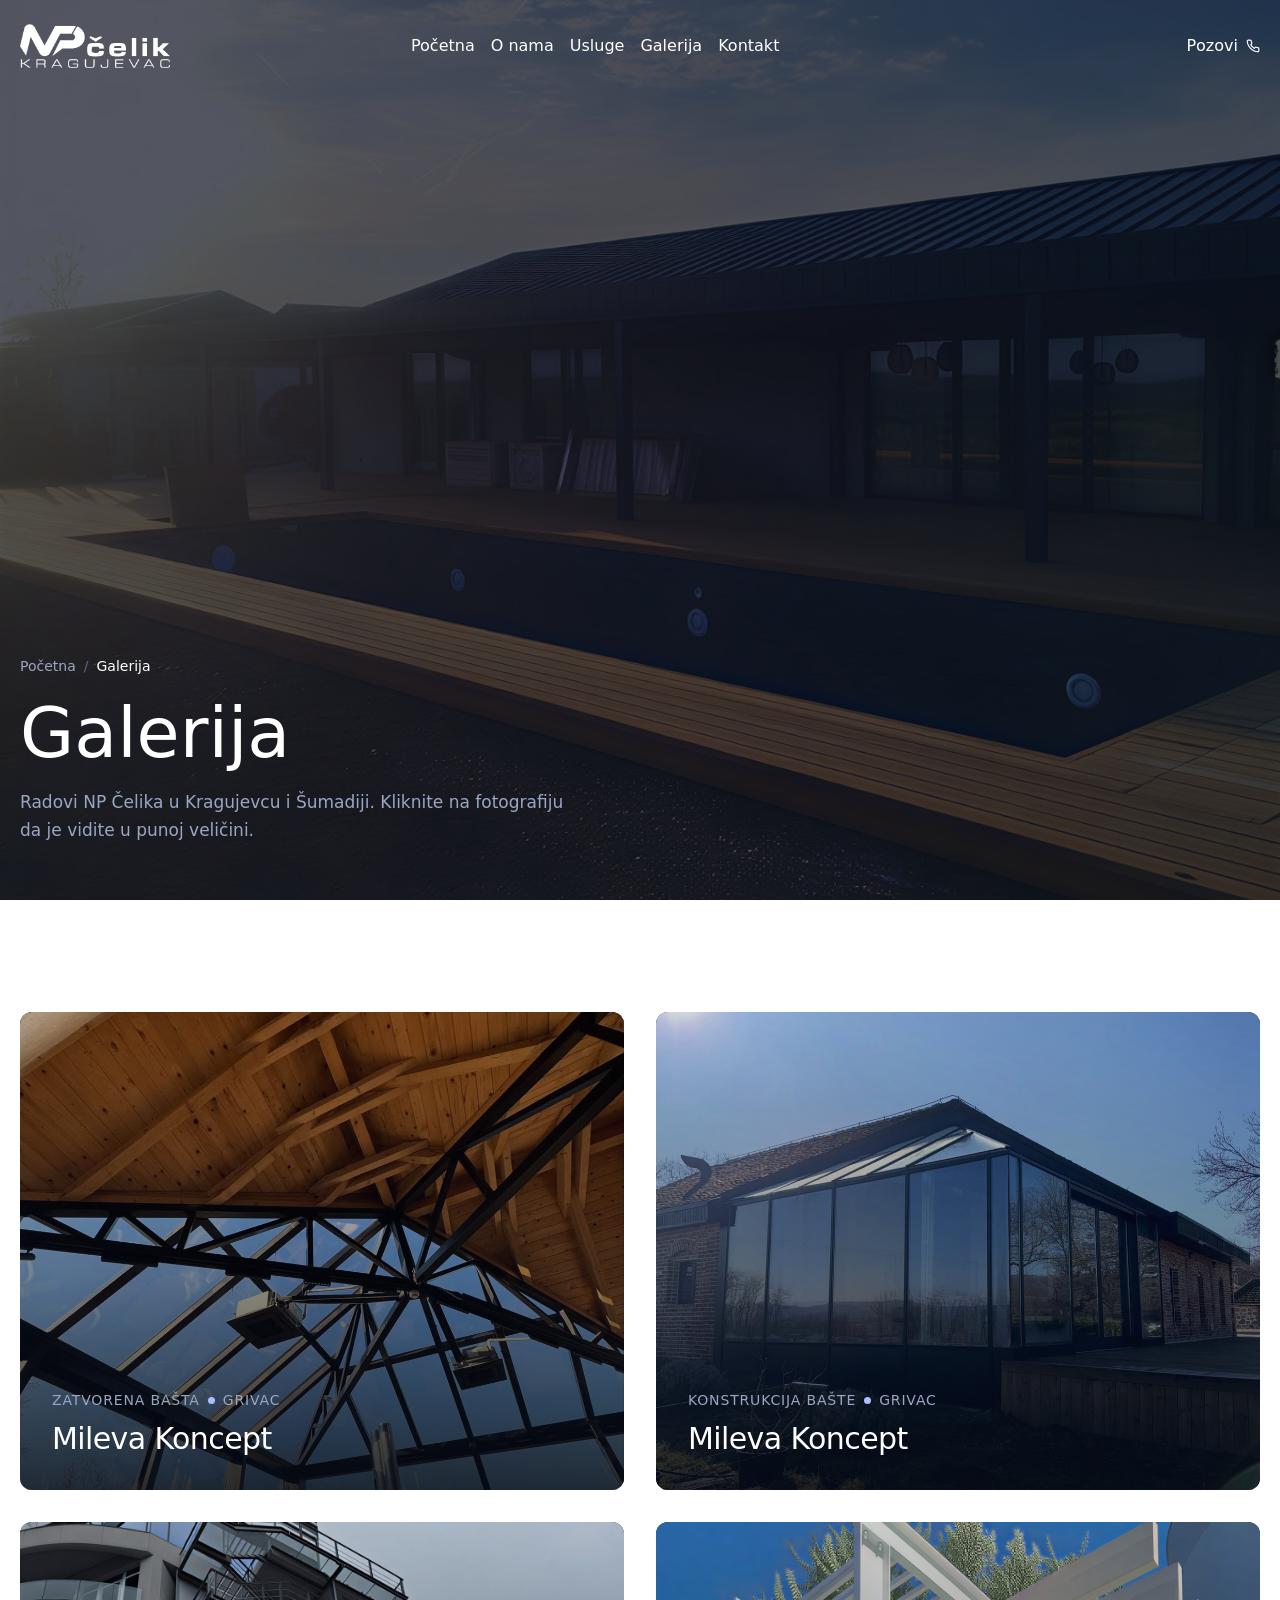
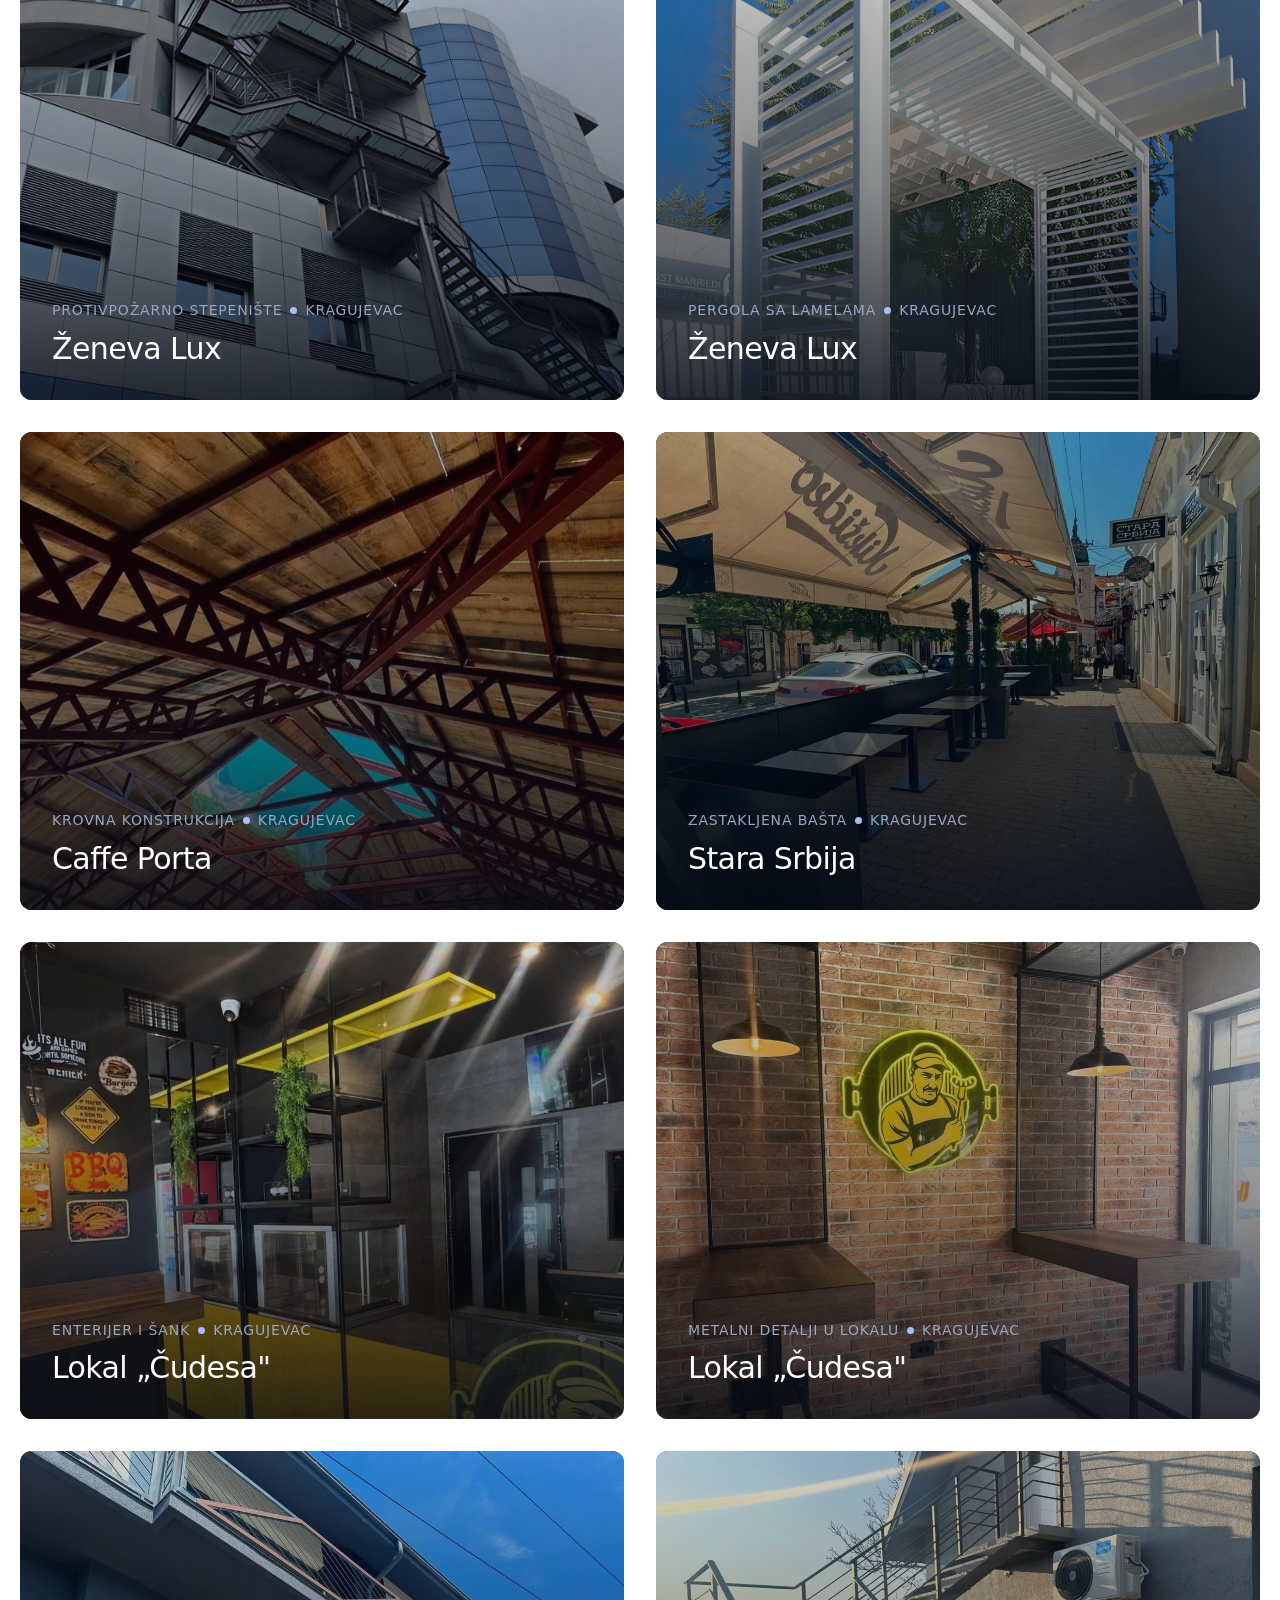
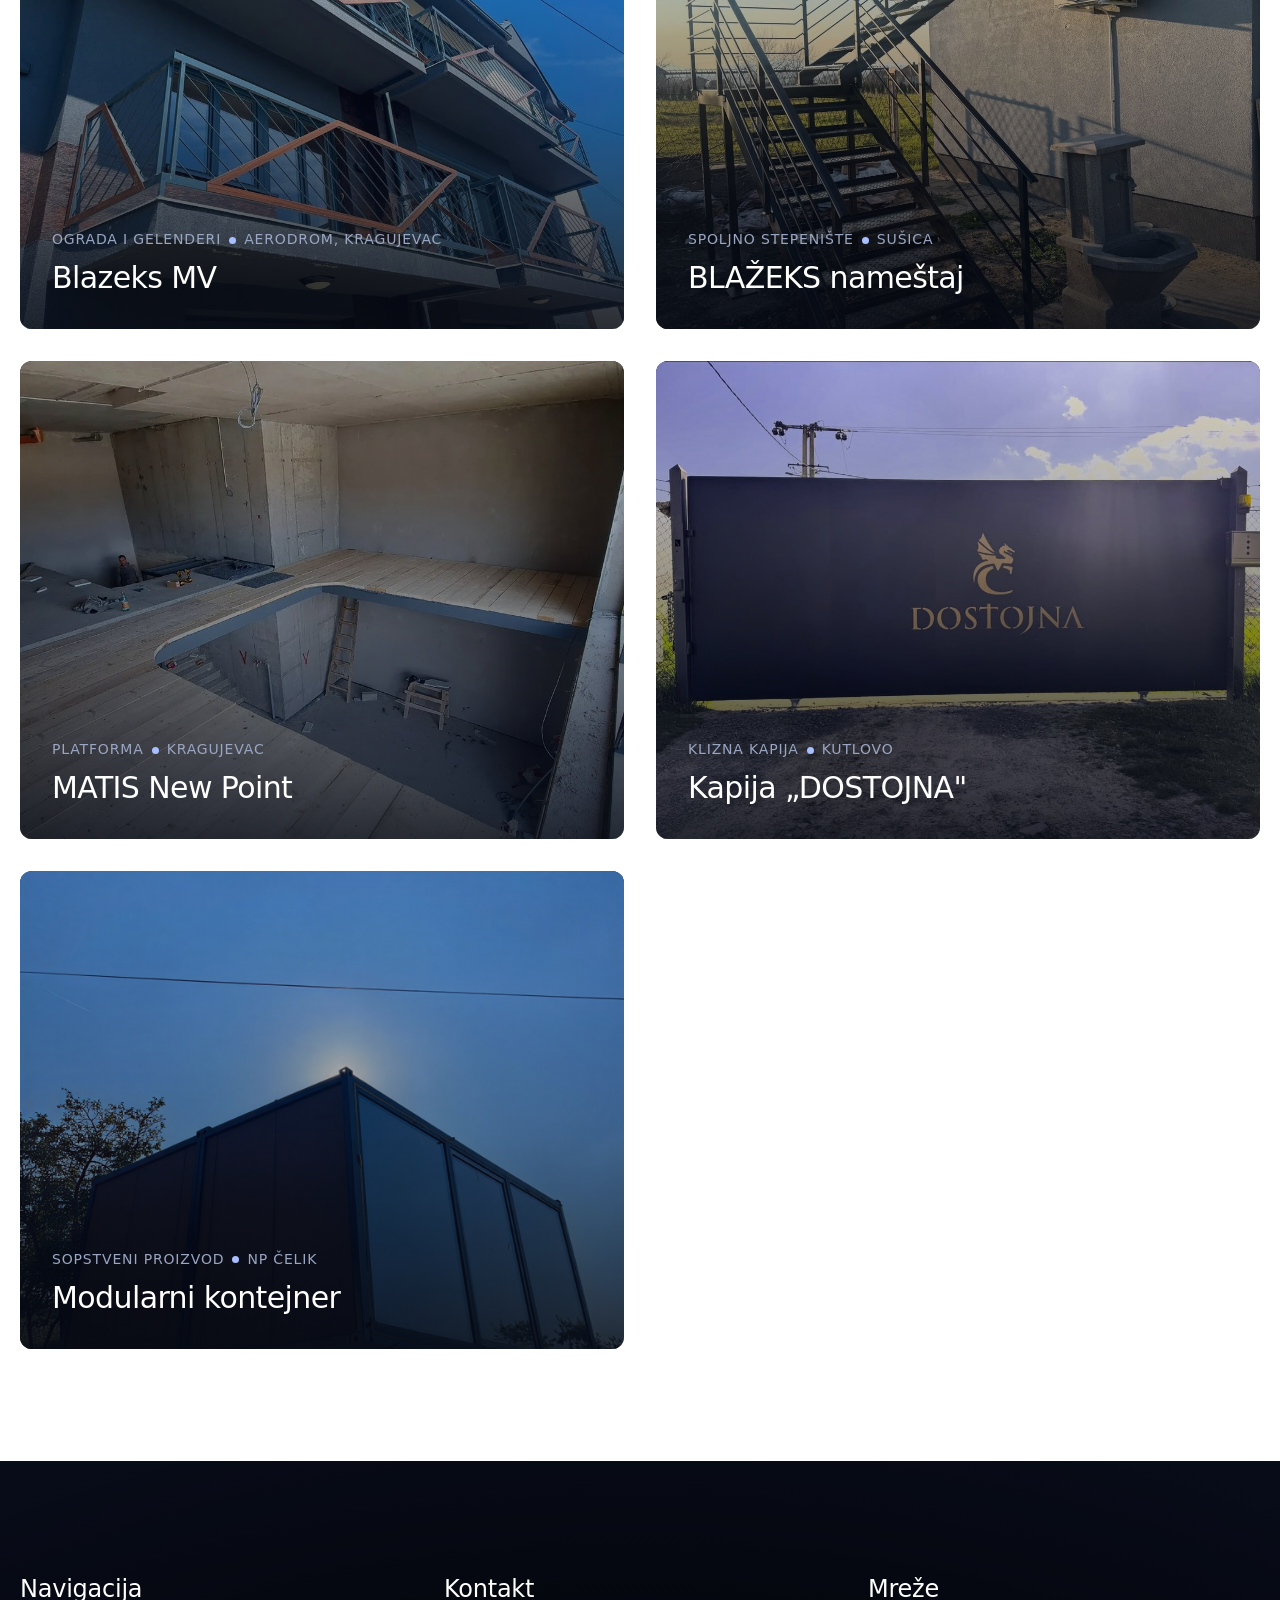
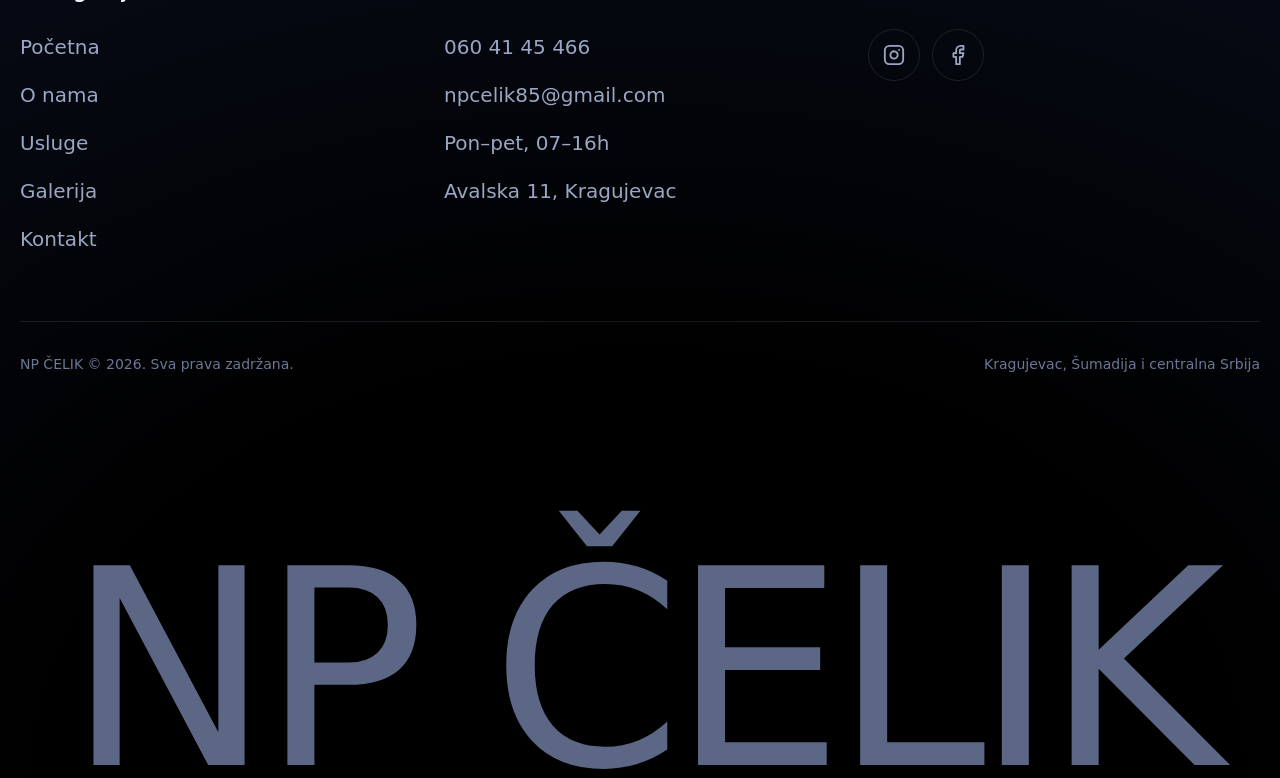
==== commit 558379be: "Bijelo zaglavlje na tamnim heroima, novi favicon, mobilne izmjene Zaglavlje: - .header--light se sad" ====
--- a/site/galerija.html
+++ b/site/galerija.html
@@ -20,7 +20,9 @@
 <meta name="twitter:description" content="Fotografije radova NP Čelika u Kragujevcu i Šumadiji: zatvorene bašte, stepeništa, kapije i ograde, platforme i modularni kontejneri.">
 <meta name="twitter:image" content="https://celik-np.vercel.app/assets/img/rad-05-montaza-na-terenu.jpg">
 <!-- /SEO -->
-<link rel="icon" href="assets/img/favicon.png" type="image/png">
+<link rel="icon" href="assets/img/favicon.ico" sizes="any">
+<link rel="icon" href="assets/img/favicon-32.png" type="image/png" sizes="32x32">
+<link rel="apple-touch-icon" href="assets/img/apple-touch-icon.png">
 <link rel="preconnect" href="https://fonts.googleapis.com">
 <link rel="preconnect" href="https://fonts.gstatic.com" crossorigin>
 <link rel="stylesheet" href="css/tokens.css">
@@ -109,7 +111,7 @@
 
 
 
-<header class="header" id="header">
+<header class="header header--light" id="header">
   <div class="header__inner">
 
     <div class="header__brand-wrap">
@@ -193,7 +195,7 @@
 
   <section class="phero" aria-labelledby="phero-naslov">
     <figure class="phero__image">
-      <img src="assets/img/rad-02-nadstresnica-odozdo.jpg" alt="Deking i metalna konstrukcija uz bazen, Kosmaj" fetchpriority="high" decoding="async">
+      <img src="assets/img/deking-bazen-zalazak.jpg" alt="Deking uz bazen i metalna konstrukcija nadstrešnice, u zalazak sunca" fetchpriority="high" decoding="async">
     </figure>
     <div class="phero__overlay" aria-hidden="true"></div>
 
--- a/site/css/styles.css
+++ b/site/css/styles.css
@@ -2525,7 +2525,10 @@
        slika u kartici sa 4/3 na 16/10, sto skida oko 45px
      Izmjereno na 375x812: kartica je visoka oko 700px, pa sa 16px odozgo
      staje u ekran i vidi se cijela dok stoji zalijepljena. */
-  .svc { position: sticky; top: 16px; flex-direction: column; gap: var(--space-6); padding: var(--space-4); }
+  /* Preklapanje kartica je ugaseno na telefonu 27.08.2026, na zahtjev:
+     na malom ekranu se lijepljenje cita kao zaglavljen skrol, a ne kao
+     efekat. Kartice idu obicno, jedna ispod druge. */
+  .svc { position: static; top: auto; flex-direction: column; gap: var(--space-6); padding: var(--space-4); }
   .svc__media { flex: none; width: 100%; min-height: 0; aspect-ratio: 16 / 10; align-self: auto; }
   .svc__content { flex: none; width: 100%; min-height: 0; gap: var(--space-8); padding: 0 var(--space-4) var(--space-4); }
   .svc__title { font-size: 34px; line-height: 40px; }
--- a/site/css/stranice.css
+++ b/site/css/stranice.css
@@ -830,11 +830,44 @@
 /* Cetiri odsjecka skrola, jedan po koloni. */
 .cvals__rail { height: 496px; }
 
+/* Strelice postoje samo u telefonskoj verziji, gdje red postaje slider. */
+.cvals__nav { display: none; }
+
+.cvals__arrow {
+  display: inline-flex;
+  align-items: center;
+  justify-content: center;
+  width: 48px;
+  height: 48px;
+  padding: 0;
+  border: var(--border-width) solid var(--color-border);
+  border-radius: var(--radius-pill);
+  background: none;
+  color: var(--color-heading);
+  transition: background-color var(--duration-fast) var(--ease-hover),
+              border-color var(--duration-fast) var(--ease-hover),
+              color var(--duration-fast) var(--ease-hover),
+              opacity var(--duration-fast) var(--ease-hover);
+}
+
+.cvals__arrow svg { width: 18px; height: 18px; }
+
+/* Strelice ulijevo nema u spriteu, pa se desna okrece. */
+.cvals__arrow[data-cvals-prev] svg { transform: rotate(180deg); }
+
+.cvals__arrow--on {
+  border-color: var(--ink-900);
+  background-color: var(--ink-900);
+  color: var(--cream-50);
+}
+
+.cvals__arrow[disabled] { opacity: 0.35; }
+
 /* Kad je animacija iskljucena, obje sekcije se ponasaju kao na uzem ekranu:
    nema lijepljenja, nema praznog skrola, obje kartice se vide odjednom.
    Skripta u tom slucaju i ne krece, pa niko ne prepisuje ove vrijednosti. */
 @media (prefers-reduced-motion: reduce) {
-  .msn__stage { position: static; height: auto; max-height: none; }
+  .msn__stage { position: static; height: auto; min-height: 0; max-height: none; }
   .msn__bg { position: relative; height: 66.75vw; }
   .msn__bg img { transform: none; }
   .msn__card {
@@ -1346,13 +1379,23 @@
   .cvals__rail { display: none; }
   .cval__rule { height: 133px; }
 
-  /* Kartica se slaze u kolonu i slika ide preko pune sirine. */
-  .msn__stage { height: auto; max-height: none; position: static; }
-  .msn__bg { position: relative; height: 66.75vw; }
-  .msn__card { position: static; flex-direction: column; align-items: flex-start; width: 100%; transform: none; opacity: 1 !important; margin-top: var(--space-6); box-shadow: none; }
+  /* Sekcija zadrzava lijepljenje i na uzem ekranu, kao na Konstri: pozadina
+     se zamucuje, kartice se smjenjuju preko nje. Mijenja se samo oblik
+     kartice, po Konstrinim mjerama za telefon: kolona, 320 sirine,
+     padding 20, slika preko pune sirine visine 243. */
+  .msn__stage { height: 78svh; min-height: 520px; max-height: none; }
+  .msn__card {
+    flex-direction: column;
+    align-items: flex-start;
+    gap: var(--space-5);
+    width: min(320px, calc(100% - 32px));
+    padding: 20px;
+  }
   .msn__media { width: 100%; height: 243px; }
-  .msn__rail { display: none; }
-  .msn { padding-bottom: var(--space-9); }
+  .msn__title { font-size: var(--text-3xl); line-height: var(--leading-h4); }
+  .msn__body { gap: var(--space-4); }
+  .msn__body p { font-size: var(--text-lg); }
+  .msn__rail { height: 1100px; }
 
   /* Put: slika ide iznad koraka i prestaje da se lijepi. */
   .hist__body { flex-direction: column; gap: var(--space-7); }
@@ -1389,7 +1432,34 @@
   .ahero { padding-top: 132px; gap: var(--space-7); }
   .ahero__actions .btn { width: 100%; justify-content: center; }
 
-  .cvals__row { grid-template-columns: 1fr; }
+  /* Konstra na telefonu ne slaze cetiri pravila jedno ispod drugog nego ih
+     pusta kao slider sa dvije okrugle strelice. Isto ovdje: red postaje
+     traka sa scroll-snapom, jedna kolona po ekranu, lenjir ostaje na punoj
+     mjeri jer se na telefonu ne skuplja.
+     Negativne margine i padding vracaju traku na punu sirinu ekrana, pa
+     susjedna kartica moze da proviri sa strane. */
+  .cvals__row {
+    display: flex;
+    grid-template-columns: none;
+    gap: var(--space-6);
+    overflow-x: auto;
+    scroll-snap-type: x mandatory;
+    scroll-behavior: smooth;
+    scrollbar-width: none;
+    margin-inline: calc(-1 * var(--container-pad));
+    padding-inline: var(--container-pad);
+    padding-bottom: var(--space-4);
+  }
+
+  .cvals__row::-webkit-scrollbar { display: none; }
+
+  .cval {
+    flex: 0 0 min(300px, calc(100vw - 2 * var(--container-pad) - 32px));
+    scroll-snap-align: start;
+  }
+
+  .cvals__nav { display: flex; gap: var(--space-3); align-self: center; }
+
   .msn__card { padding: 20px; }
 
   .ocean { min-height: 0; padding: 96px var(--container-pad); }
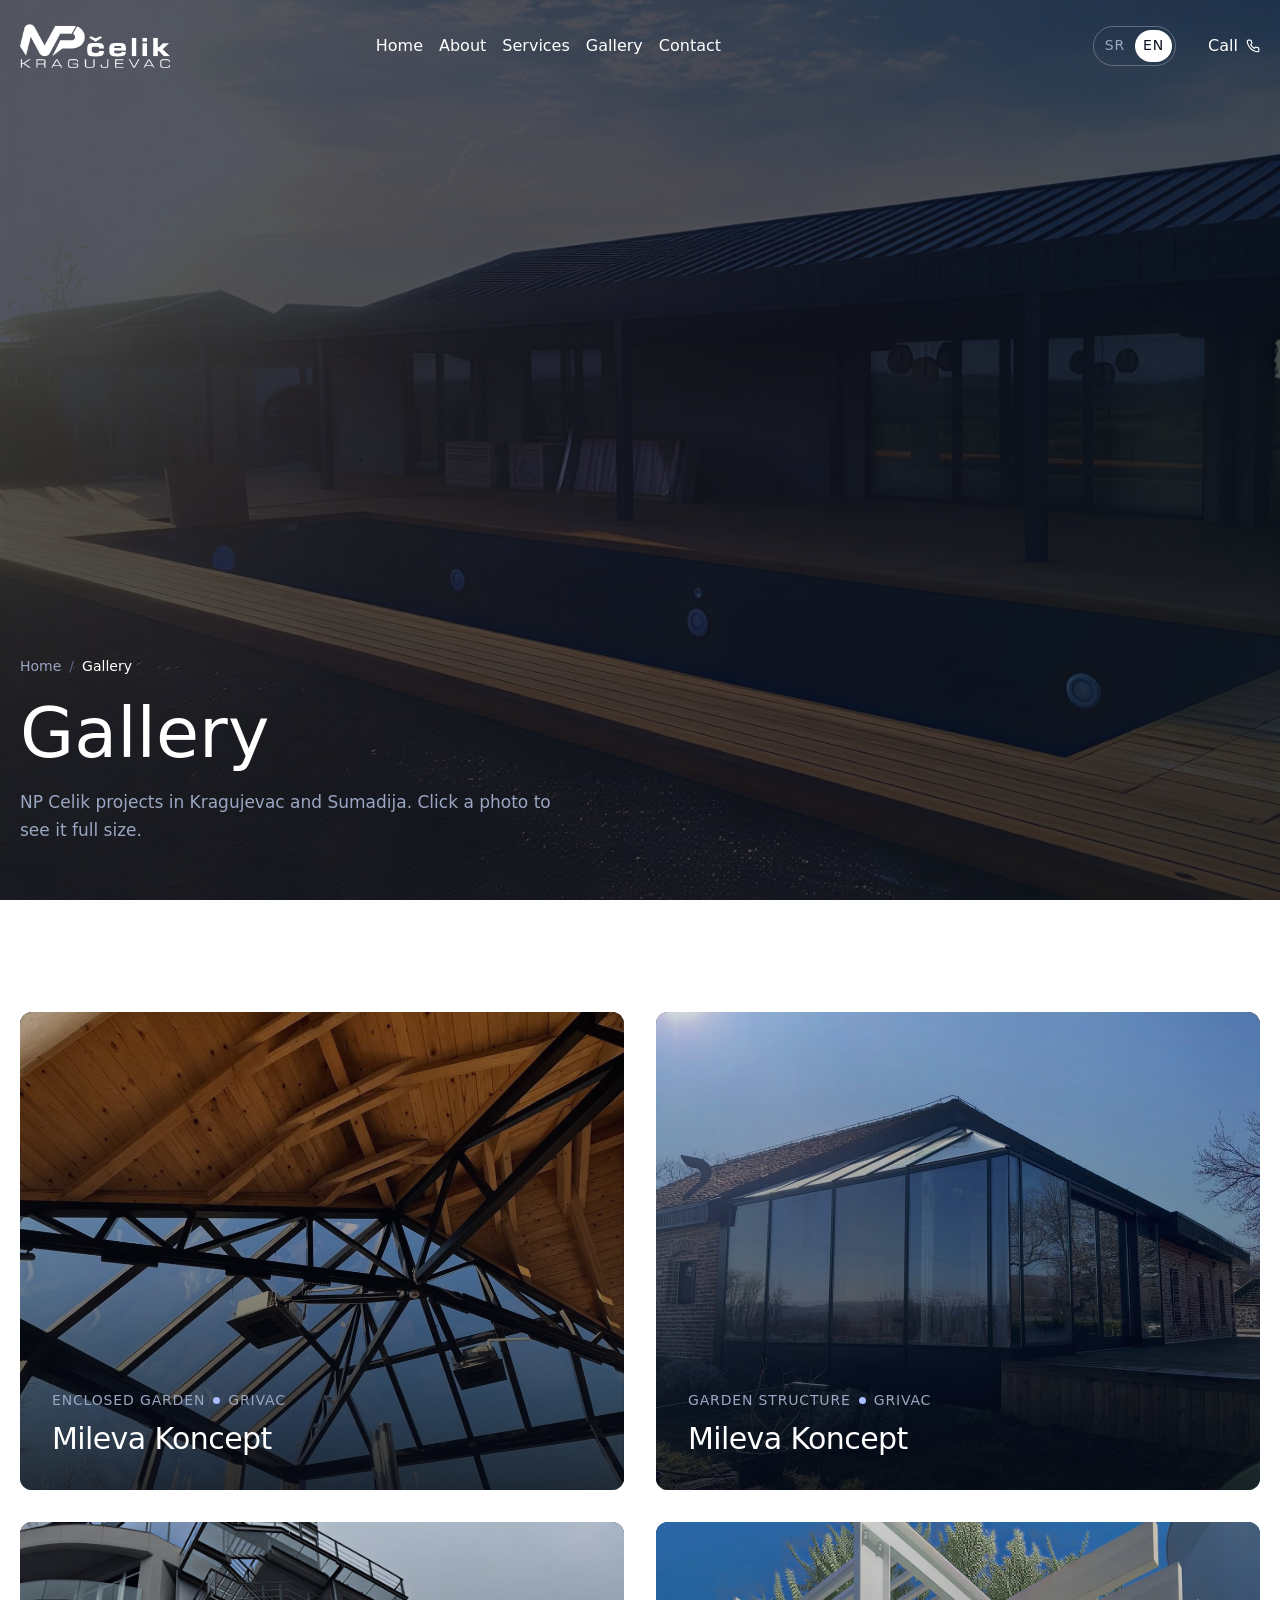
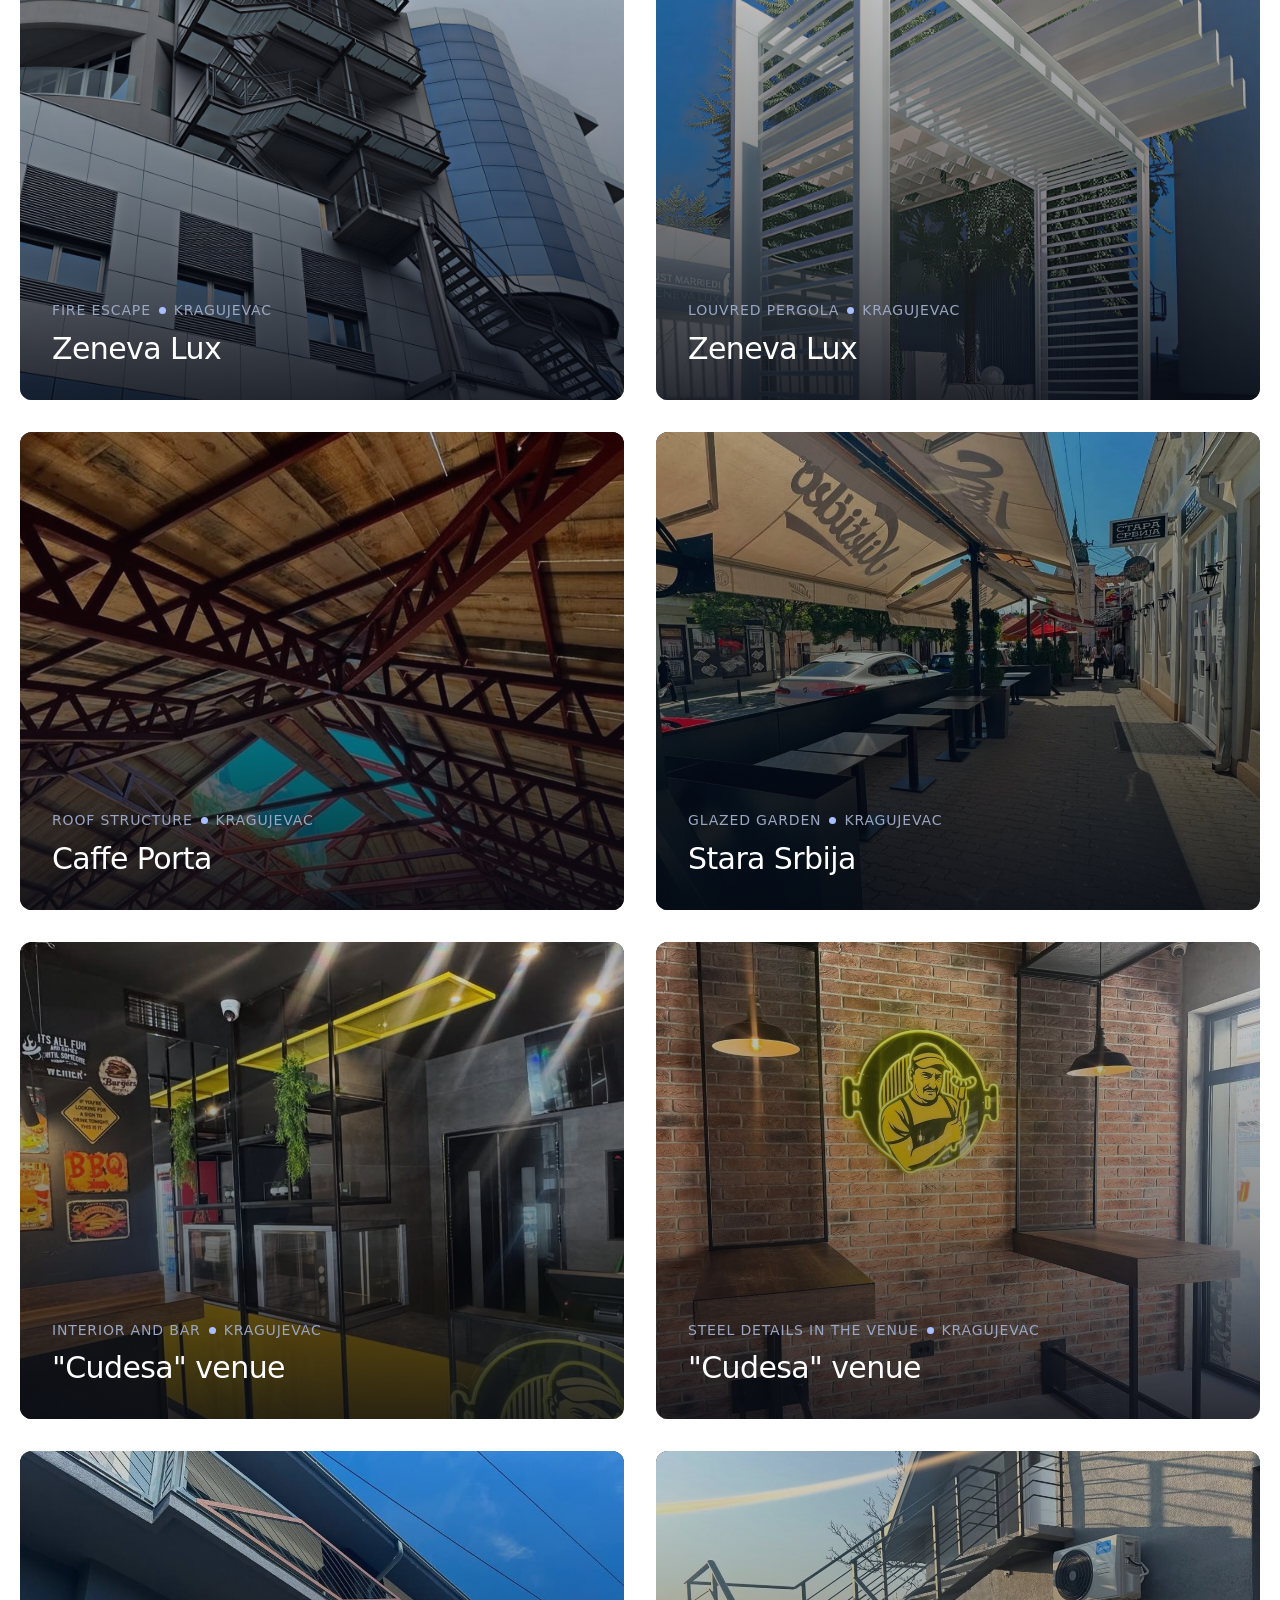
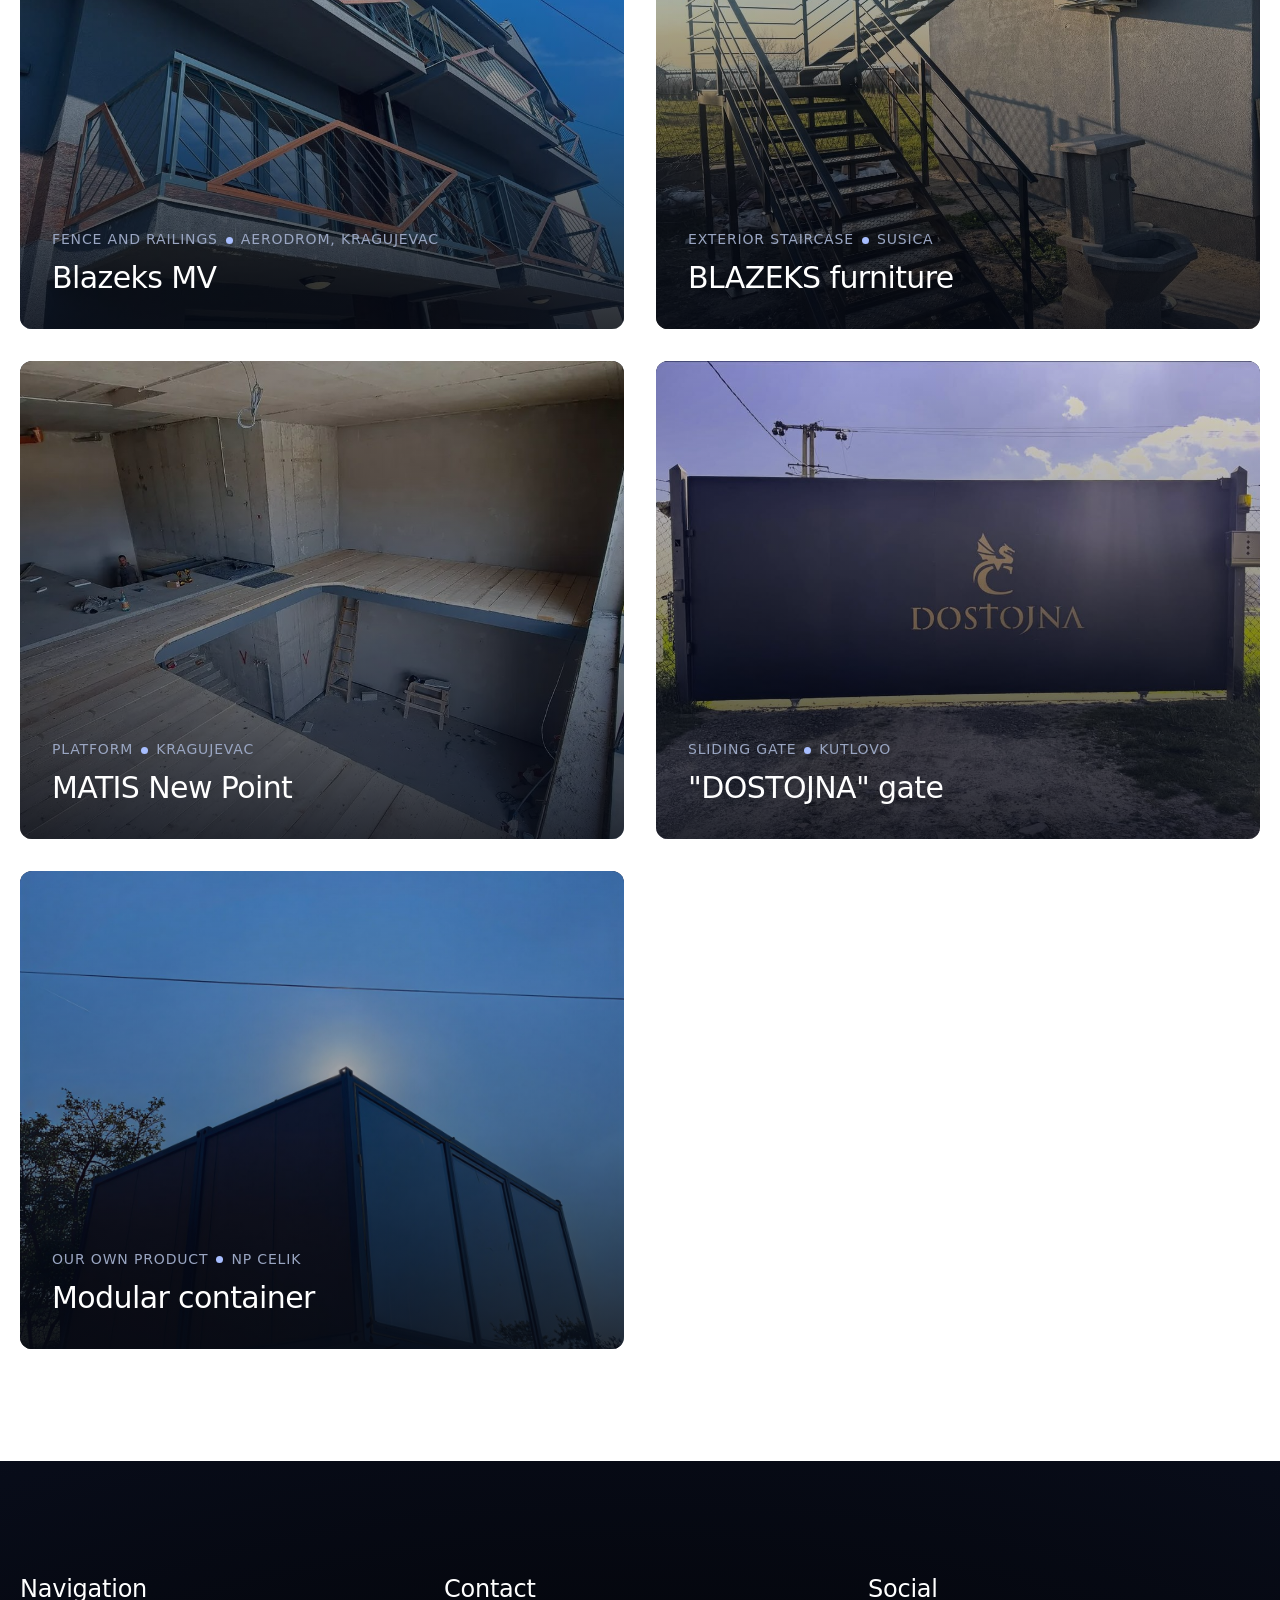
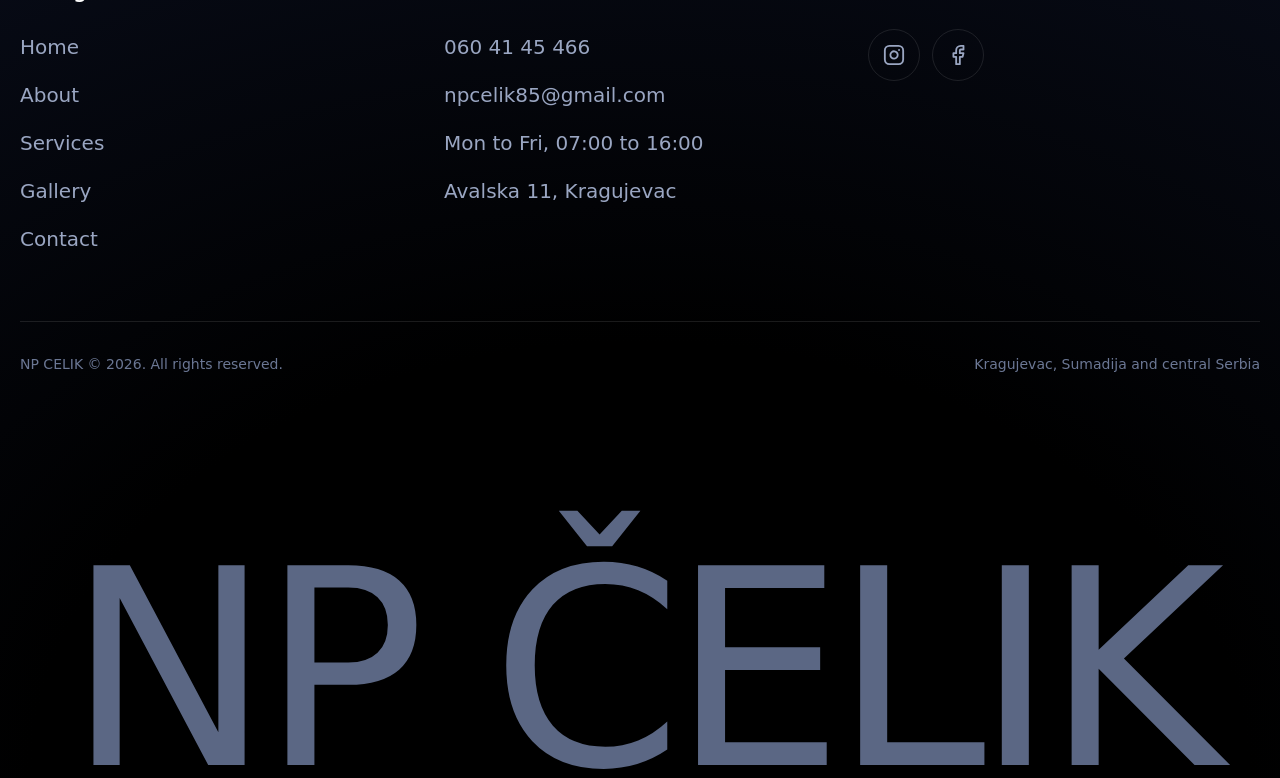
==== commit 75429f4f: "Wizard i na pocetnoj, prekidac jezika SR/EN sa automatskim izborom Wizard na pocetnoj: - Obicna form" ====
--- a/site/galerija.html
+++ b/site/galerija.html
@@ -139,6 +139,11 @@
     </nav>
 
     <div class="header__actions">
+      <div class="lang" role="group" aria-label="Jezik">
+        <button class="lang__btn" type="button" data-jezik-prekidac="sr" aria-pressed="true">SR</button>
+        <button class="lang__btn" type="button" data-jezik-prekidac="en" aria-pressed="false">EN</button>
+      </div>
+
       <!-- Broj telefona je uklonjen iz zaglavlja na zahtjev, kao i na
            Konstri. Klik-na-poziv ostaje u CTA traci, kontaktu i podnozju.
            Napomena: ICP kaze da je prvi kontakt poziv i da broj treba
@@ -185,6 +190,10 @@
         <li style="--i: 1"><a class="smenu__social-link" href="https://www.facebook.com/npcelikconstruction" target="_blank" rel="noopener noreferrer">Facebook</a></li>
       </ul>
     </div>
+        <div class="lang lang--menu" role="group" aria-label="Jezik">
+      <button class="lang__btn" type="button" data-jezik-prekidac="sr" aria-pressed="true">SR</button>
+      <button class="lang__btn" type="button" data-jezik-prekidac="en" aria-pressed="false">EN</button>
+    </div>
   </nav>
 </div>
 
@@ -481,6 +490,8 @@
        aria-hidden jer je ukras: ime firme vec stoji u zaglavlju. -->
   <div class="footer__wordmark" aria-hidden="true">NP ČELIK</div>
 </footer>
+<script src="js/prevod.js" defer></script>
+<script src="js/jezik.js" defer></script>
 <!-- Pregled fotografije referenci. Isti markup i ista skripta kao na pocetnoj. -->
 <div class="lightbox" id="lightbox" hidden role="dialog" aria-modal="true" aria-label="Pregled fotografije">
   <button class="lightbox__close" type="button" aria-label="Zatvorite pregled">
--- a/site/css/styles.css
+++ b/site/css/styles.css
@@ -1277,6 +1277,61 @@
 
 .btn--bare::after { border-color: transparent; }
 
+/* --- Prekidac jezika --------------------------------------------------------
+   Dva mala dugmeta, aktivno je puno. Stoji uz dugme Pozovi u zaglavlju i
+   jos jednom u mobilnom meniju, jer se zaglavlje na telefonu skuplja. */
+.lang {
+  display: inline-flex;
+  align-items: center;
+  gap: 2px;
+  padding: 3px;
+  border: var(--border-width) solid var(--color-border);
+  border-radius: var(--radius-pill);
+}
+
+.lang__btn {
+  min-width: 34px;
+  padding: 5px 8px;
+  font-family: var(--font-body);
+  font-size: var(--text-sm);
+  font-weight: var(--weight-medium);
+  letter-spacing: var(--tracking-wide);
+  color: var(--color-text-muted);
+  background: none;
+  border: 0;
+  border-radius: var(--radius-pill);
+  cursor: pointer;
+  transition: background-color var(--duration-fast) var(--ease-hover),
+              color var(--duration-fast) var(--ease-hover);
+}
+
+.lang__btn:hover { color: var(--color-heading); }
+
+.lang__btn.is-on {
+  color: var(--white);
+  background-color: var(--ink-900);
+}
+
+/* Na tamnom heroju i na skrolovanom zaglavlju sve pobijeli. */
+.header--light:not([data-scrolled="true"]) .lang { border-color: rgba(255, 255, 255, 0.28); }
+.header--light:not([data-scrolled="true"]) .lang__btn { color: var(--stone-500); }
+.header--light:not([data-scrolled="true"]) .lang__btn.is-on {
+  color: var(--ink-900);
+  background-color: var(--cream-50);
+}
+
+.header[data-scrolled="true"] .lang { border-color: rgba(255, 255, 255, 0.28); }
+.header[data-scrolled="true"] .lang__btn { color: var(--stone-500); }
+.header[data-scrolled="true"] .lang__btn.is-on {
+  color: var(--ink-900);
+  background-color: var(--cream-50);
+}
+
+/* U mobilnom meniju je podloga tamna, pa vazi ista logika. */
+.lang--menu { align-self: flex-start; margin-top: var(--space-5); border-color: rgba(255, 255, 255, 0.28); }
+.lang--menu .lang__btn { color: var(--stone-500); }
+.lang--menu .lang__btn.is-on { color: var(--ink-900); background-color: var(--cream-50); }
+
 .header__cta { display: none; }
 
 @media (min-width: 810px) { .header__cta { display: inline-flex; } }
--- a/site/css/stranice.css
+++ b/site/css/stranice.css
@@ -340,6 +340,37 @@
 }
 
 .wizard__bar { display: flex; gap: 6px; margin-bottom: var(--space-3); }
+
+/* Wizard na pocetnoj stoji u staklenoj kartici, koja je tamna. Umjesto da
+   se svako pravilo ponavlja u tamnoj varijanti, ovdje se prepisuju samo
+   tokeni koje .wizard vec koristi, pa ostatak fajla radi neizmijenjen. */
+.contact__card .wizard {
+  --color-bg: transparent;
+  --color-bg-alt: rgba(168, 190, 255, 0.14);
+  --color-surface: rgba(255, 255, 255, 0.05);
+  --color-border: rgba(255, 255, 255, 0.14);
+  --color-heading: var(--cream-50);
+  --color-text: var(--stone-500);
+  --brown-800: var(--stone-500);
+  --stone-600: var(--stone-500);
+  --stone-300: rgba(255, 255, 255, 0.16);
+  --color-focus: var(--sand-300);
+  padding: 0;
+  border: 0;
+  background: none;
+}
+
+.contact__card .wopt:hover { border-color: rgba(255, 255, 255, 0.4); }
+.contact__card .wopt.is-picked { border-color: var(--sand-300); }
+.contact__card .wnav__back:hover { border-color: var(--cream-50); color: var(--cream-50); }
+
+.contact__card .wizard__done {
+  color: var(--stone-500);
+  background-color: rgba(255, 255, 255, 0.05);
+  border-color: rgba(255, 255, 255, 0.14);
+}
+
+.contact__card .wizard__done h2 { color: var(--cream-50); }
 
 .wizard__tick {
   flex: 1;
